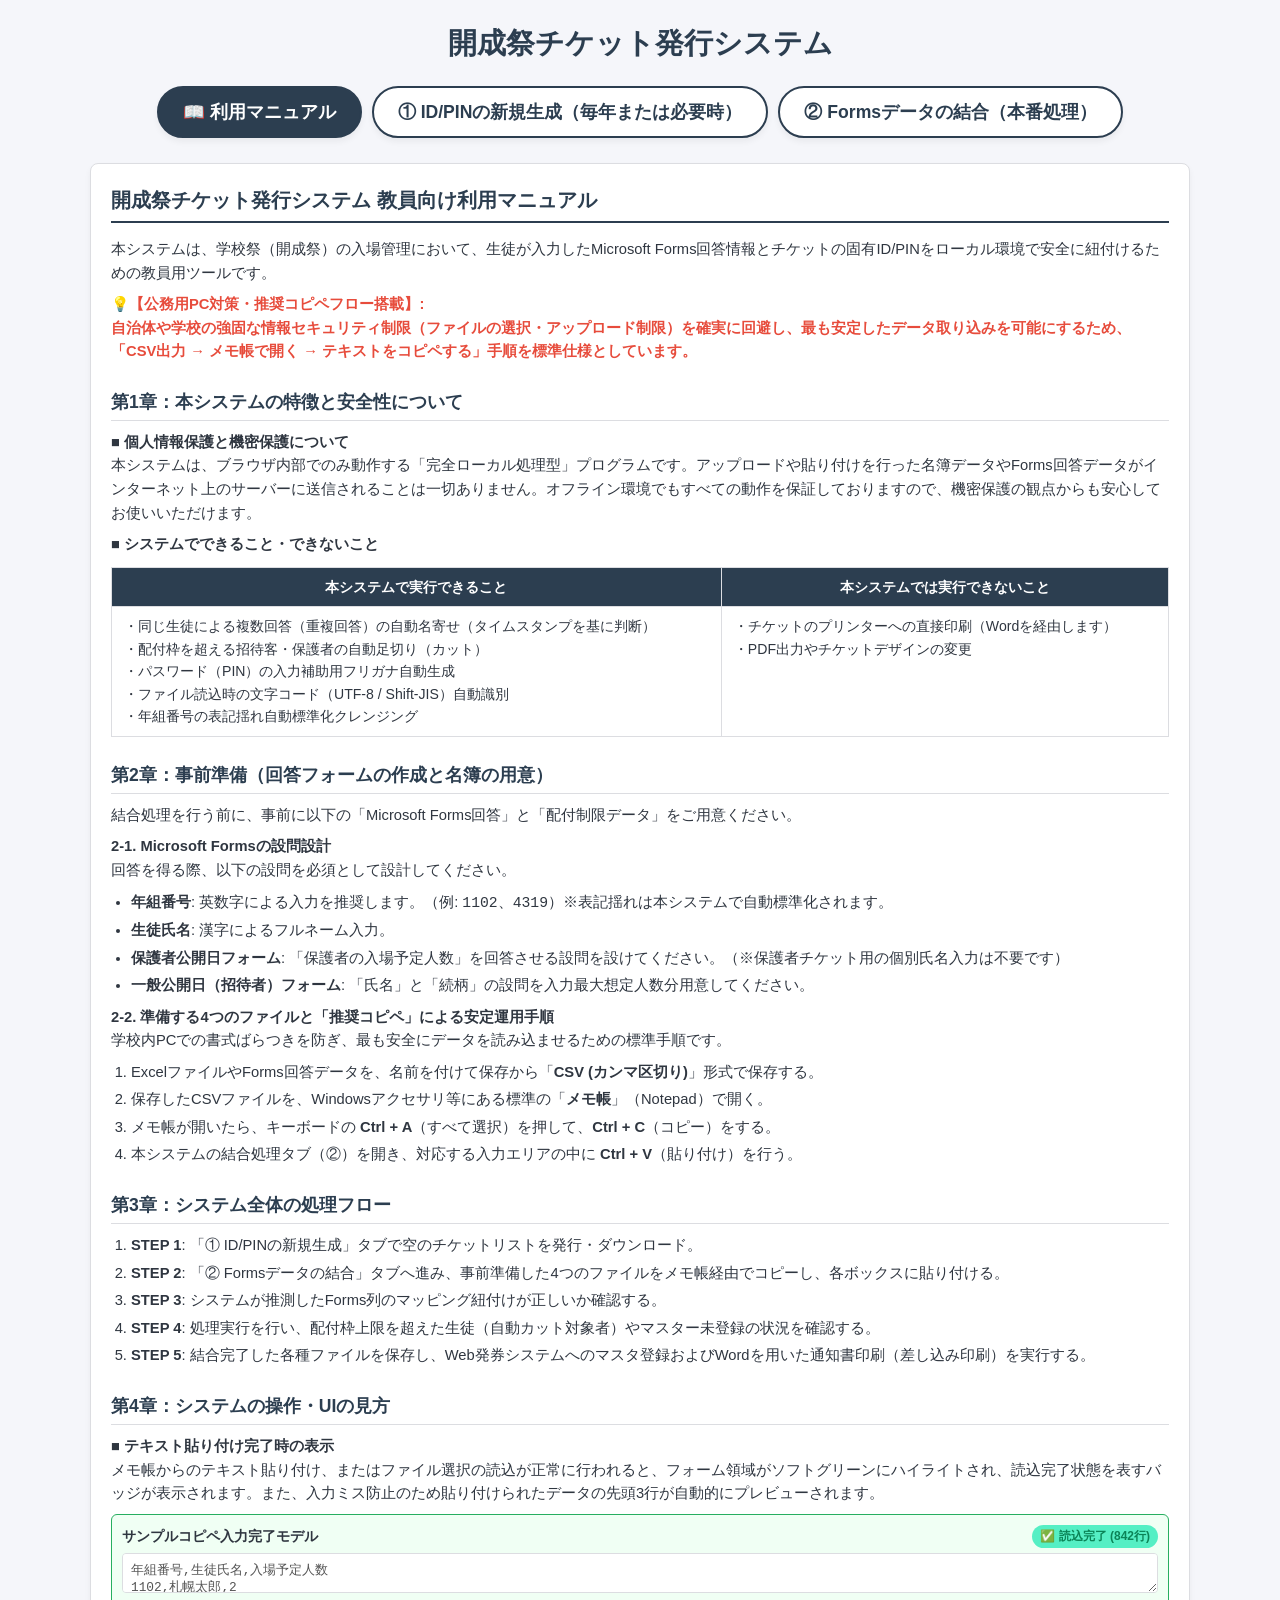
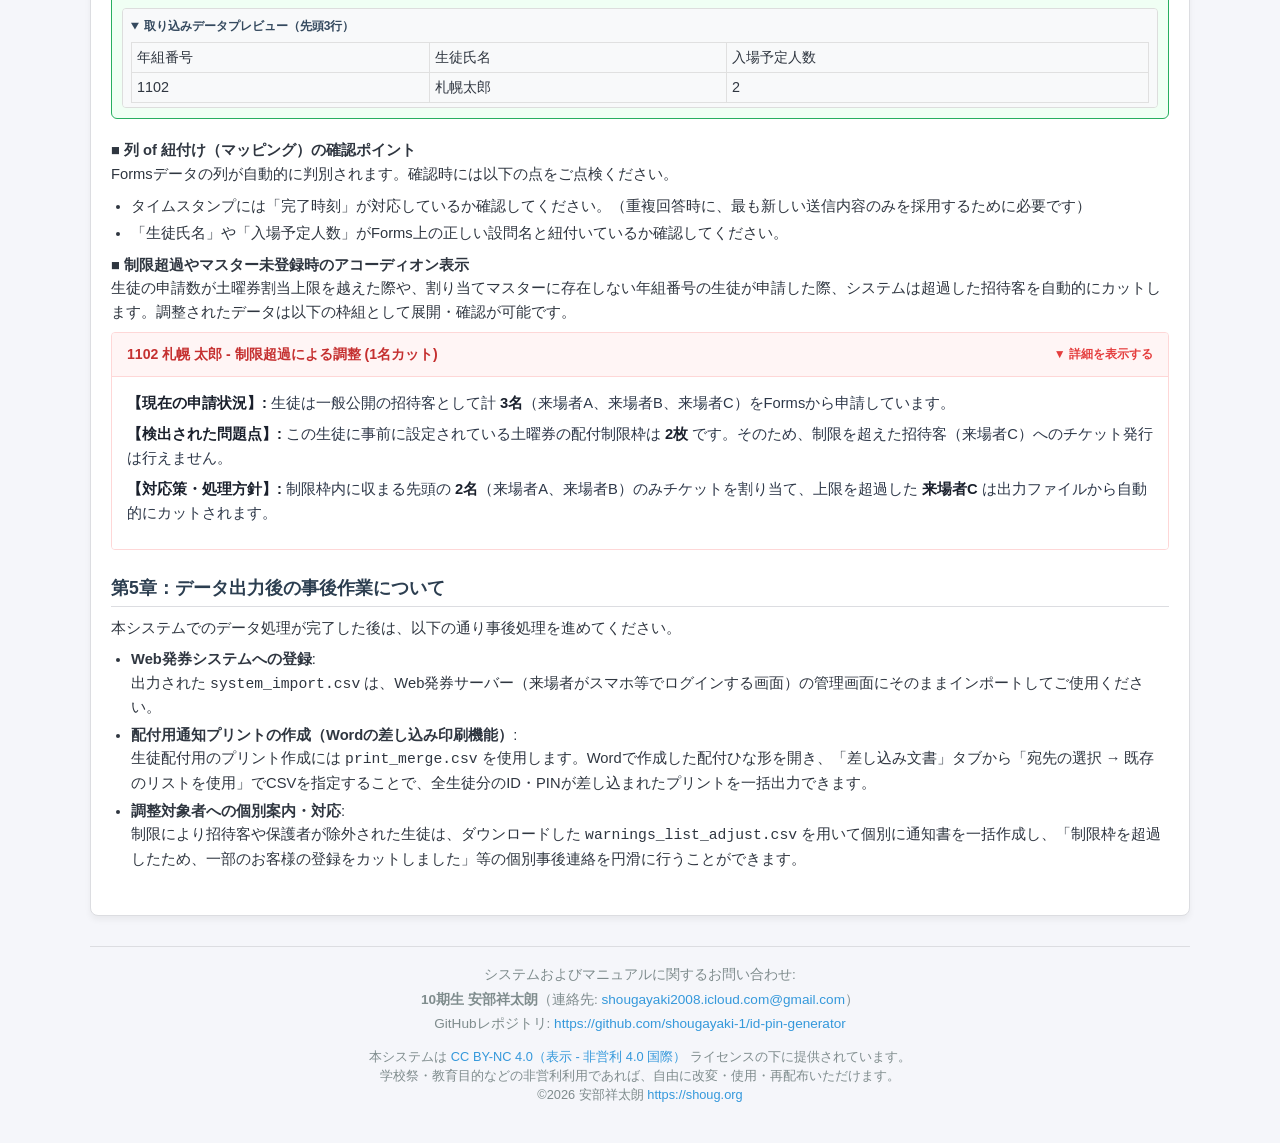
==== app.html @ 00f2ce84 "update" ====
<!DOCTYPE html>
<html lang="ja">
<head>
    <meta charset="UTF-8">
    <meta name="viewport" content="width=device-width, initial-scale=1.0">
    <title>開成祭チケット発行システム</title>
    <style>
        :root {
            --primary-color: #2c3e50;
            --secondary-color: #34495e;
            --accent-color: #3498db;
            --danger-color: #e74c3c;
            --success-color: #27ae60;
            --warning-color: #f39c12;
            --background-color: #f5f6fa;
            --card-bg: #ffffff;
            --border-color: #dcdde1;
            --text-color: #2f3640;
            --guide-bg: #e8f4f8;
            --btn-csv-bg: #8e44ad;
            --btn-csv-hover-bg: #9b59b6;
        }

        * {
            box-sizing: border-box;
            margin: 0;
            padding: 0;
        }

        body {
            font-family: 'Helvetica Neue', Arial, 'Hiragino Kaku Gothic ProN', 'Hiragino Sans', Meiryo, sans-serif;
            background-color: var(--background-color);
            color: var(--text-color);
            line-height: 1.6;
            padding: 20px;
        }

        .container {
            max-width: 1100px;
            margin: 0 auto;
        }

        h1 {
            text-align: center;
            color: var(--primary-color);
            margin-bottom: 20px;
            font-size: 1.8rem;
        }

        .tab-menu {
            display: flex;
            justify-content: center;
            gap: 10px;
            margin-bottom: 25px;
            flex-wrap: wrap;
        }

        .tab-btn {
            padding: 12px 24px;
            font-size: 1.1rem;
            font-weight: bold;
            border: 2px solid var(--primary-color);
            background-color: white;
            color: var(--primary-color);
            border-radius: 30px;
            cursor: pointer;
            transition: all 0.3s ease;
            box-shadow: 0 4px 6px rgba(0,0,0,0.05);
        }

        .tab-btn.active {
            background-color: var(--primary-color);
            color: white;
        }

        .tab-content {
            display: none;
        }

        .tab-content.active {
            display: block;
        }

        .card {
            background-color: var(--card-bg);
            border-radius: 8px;
            padding: 20px;
            margin-bottom: 20px;
            box-shadow: 0 4px 6px rgba(0,0,0,0.05);
            border: 1px solid var(--border-color);
        }

        .card h2 {
            border-bottom: 2px solid var(--primary-color);
            padding-bottom: 5px;
            margin-bottom: 15px;
            font-size: 1.25rem;
            color: var(--primary-color);
        }

        .guide-box {
            background-color: var(--guide-bg);
            border-left: 4px solid var(--accent-color);
            padding: 15px;
            margin-bottom: 20px;
            border-radius: 0 5px 5px 0;
            font-size: 0.9rem;
        }

        .guide-box h3 {
            color: #2980b9;
            margin-bottom: 8px;
            font-size: 1rem;
        }

        .guide-box ol, .guide-box ul {
            margin-left: 20px;
        }

        .grid-2col {
            display: grid;
            grid-template-columns: 1fr 1fr;
            gap: 20px;
        }

        @media (max-width: 768px) {
            .grid-2col {
                grid-template-columns: 1fr;
            }
        }

        .form-group {
            margin-bottom: 15px;
            transition: all 0.3s ease;
        }

        .form-group label {
            display: flex;
            justify-content: space-between;
            align-items: center;
            font-weight: bold;
            margin-bottom: 5px;
            font-size: 0.9rem;
        }

        .form-group input[type="number"],
        .form-group input[type="text"],
        .form-group textarea,
        .form-group select {
            width: 100%;
            padding: 8px;
            border: 1px solid var(--border-color);
            border-radius: 4px;
            font-size: 1rem;
            background-color: white;
        }

        .form-group textarea {
            font-family: monospace;
            font-size: 0.8rem;
            resize: vertical;
        }

        .file-status {
            display: inline-block;
            padding: 2px 8px;
            border-radius: 12px;
            font-size: 0.75rem;
            font-weight: bold;
            background-color: #ffeaa7;
            color: #d63031;
        }
        .file-status.loaded {
            background-color: #55efc4;
            color: #0b8457;
        }

        .checkbox-group {
            display: flex;
            flex-wrap: wrap;
            gap: 10px;
        }

        .checkbox-label {
            display: flex;
            align-items: center;
            font-weight: normal;
            font-size: 0.9rem;
            cursor: pointer;
        }

        .checkbox-label input {
            margin-right: 5px;
        }

        .btn {
            padding: 10px 20px;
            border: none;
            border-radius: 4px;
            font-size: 1rem;
            cursor: pointer;
            transition: opacity 0.2s;
            color: white;
            font-weight: bold;
        }

        .btn:hover {
            opacity: 0.9;
        }

        .btn-sm {
            padding: 5px 10px;
            font-size: 0.85rem;
        }

        .btn-primary { background-color: var(--accent-color); }
        .btn-secondary { background-color: var(--secondary-color); }
        .btn-danger { background-color: var(--danger-color); }
        .btn-success { background-color: var(--success-color); }
        .btn-csv { background-color: var(--btn-csv-bg); }

        .btn-block {
            display: block;
            width: 100%;
            font-size: 1.1rem;
            padding: 12px;
        }

        .controls-row {
            display: flex;
            gap: 10px;
            align-items: flex-end;
            margin-bottom: 15px;
            flex-wrap: wrap;
        }

        table {
            width: 100%;
            border-collapse: collapse;
            margin-top: 10px;
            font-size: 0.9rem;
        }

        th, td {
            border: 1px solid var(--border-color);
            padding: 8px;
            text-align: left;
        }

        th {
            background-color: #f1f2f6;
        }

        .help-text {
            font-size: 0.8rem;
            color: #7f8c8d;
            margin-top: 2px;
        }

        #logArea {
            background-color: #2c3e50;
            color: #ecf0f1;
            padding: 15px;
            border-radius: 5px;
            height: 150px;
            overflow-y: auto;
            font-family: monospace;
            font-size: 0.85rem;
            white-space: pre-wrap;
            margin-top: 10px;
        }

        .accordion-container {
            margin-bottom: 8px;
            border: 1px solid #fed7d7;
            border-radius: 4px;
            overflow: hidden;
        }

        .accordion-header {
            background-color: #fff5f5;
            color: #c53030;
            padding: 10px 15px;
            font-weight: bold;
            font-size: 0.88rem;
            cursor: pointer;
            user-select: none;
            display: flex;
            justify-content: space-between;
            align-items: center;
        }

        .accordion-header::after {
            content: '▼ 詳細を表示する';
            font-size: 0.75rem;
            color: #e53e3e;
        }

        .accordion-header.active::after {
            content: '▲ 詳細を閉じる';
        }

        .accordion-body {
            display: none;
            background-color: #ffffff;
            padding: 15px;
            border-top: 1px solid #fed7d7;
            font-size: 0.85rem;
            color: #2d3748;
        }

        .accordion-body p {
            margin-bottom: 8px;
        }

        .accordion-body p strong {
            color: #1a202c;
        }

        .trouble-card {
            border: 1px solid #f5c6cb;
            background-color: #f8d7da;
            color: #721c24;
            padding: 15px;
            border-radius: 6px;
            margin-top: 15px;
            display: none;
        }

        .trouble-card h3 {
            font-size: 1rem;
            margin-bottom: 8px;
            font-weight: bold;
        }

        .trouble-card ul {
            margin-left: 20px;
            font-size: 0.85rem;
        }

        .trouble-card li {
            margin-bottom: 5px;
        }

        .mapping-container {
            display: flex;
            gap: 20px;
            flex-wrap: wrap;
        }

        .mapping-box {
            flex: 1;
            min-width: 320px;
            background: #f8f9fa;
            padding: 15px;
            border-radius: 5px;
            border: 1px solid #eee;
        }

        .mapping-box h3 {
            font-size: 0.95rem;
            margin-bottom: 10px;
            color: #d35400;
            border-bottom: 1px solid #ccc;
            padding-bottom: 5px;
        }

        .mapping-item {
            border-bottom: 1px dashed #ddd;
            padding-bottom: 8px;
            margin-bottom: 8px;
            display: flex;
            flex-direction: column;
            gap: 4px;
        }

        .mapping-item-row {
            display: flex;
            justify-content: space-between;
            align-items: center;
        }

        .mapping-item label {
            font-size: 0.8rem;
            width: 45%;
            font-weight: bold;
            color: #555;
        }

        .mapping-item select {
            width: 50%;
            font-size: 0.8rem;
            padding: 3px;
        }

        .status-bar {
            background-color: var(--secondary-color);
            color: white;
            padding: 10px 20px;
            border-radius: 5px;
            margin-bottom: 20px;
            display: flex;
            justify-content: space-between;
            flex-wrap: wrap;
            font-size: 0.9rem;
        }

        .alert {
            padding: 15px;
            margin-bottom: 20px;
            border-radius: 4px;
            color: white;
            font-weight: bold;
        }
        .alert-warning { background-color: var(--warning-color); }
        .alert-danger { background-color: var(--danger-color); }
        
        .paste-textarea-container {
            display: block;
            margin-top: 8px;
        }

        .file-input-container {
            display: none;
            margin-top: 8px;
        }

        .form-group.loaded-input-wrapper {
            background-color: #f0fff4;
            border-color: var(--success-color) !important;
        }

        .manual-section {
            margin-bottom: 24px;
        }

        .manual-section h3 {
            font-size: 1.1rem;
            color: var(--primary-color);
            margin-bottom: 10px;
            padding-bottom: 4px;
            border-bottom: 1px solid var(--border-color);
        }

        .manual-section p {
            margin-bottom: 8px;
            font-size: 0.92rem;
        }

        .manual-section ul,
        .manual-section ol {
            margin-left: 20px;
            margin-bottom: 8px;
            font-size: 0.92rem;
        }

        .manual-section li {
            margin-bottom: 4px;
        }

        .manual-table {
            width: 100%;
            border-collapse: collapse;
            margin: 10px 0 16px;
            font-size: 0.88rem;
        }

        .manual-table th,
        .manual-table td {
            border: 1px solid var(--border-color);
            padding: 8px 12px;
            vertical-align: top;
        }

        .manual-table th {
            background-color: var(--primary-color);
            color: white;
            text-align: center;
        }

        .preview-box {
            font-size: 0.75rem;
            background: #f8f9fa;
            border: 1px solid #ddd;
            padding: 8px;
            margin-top: 8px;
            border-radius: 4px;
            max-height: 100px;
            overflow-y: auto;
        }

        .preview-box summary {
            font-weight: bold;
            cursor: pointer;
            color: var(--secondary-color);
            outline: none;
            user-select: none;
        }

        .preview-box table {
            margin-top: 5px;
            width: 100%;
            border-collapse: collapse;
        }

        .preview-box th, .preview-box td {
            padding: 3px 5px;
            border: 1px solid #e0e0e0;
        }

        .next-step-box {
            background-color: #fff9db;
            border: 2px dashed #f59f00;
            padding: 15px;
            margin-top: 15px;
            border-radius: 6px;
            display: none;
        }

        .next-step-box h3 {
            color: #f08c00;
            margin-bottom: 5px;
            font-size: 1rem;
            display: flex;
            align-items: center;
            gap: 5px;
        }

        .download-box {
            background-color: #f4fce3;
            border: 2px solid #74b816;
            border-radius: 8px;
            padding: 20px;
            margin-top: 15px;
            width: 100%;
        }

        .download-box h3 {
            color: #5c940f;
            margin-bottom: 10px;
            font-size: 1.1rem;
        }

        .footer-credits {
            text-align: center;
            margin-top: 30px;
            padding: 16px;
            font-size: 0.85rem;
            color: #7f8c8d;
            border-top: 1px solid var(--border-color);
            line-height: 1.8;
        }

        .footer-credits a {
            color: var(--accent-color);
            text-decoration: none;
        }

        .footer-credits a:hover {
            text-decoration: underline;
        }
    </style>
</head>
<body>

<div class="container">
    <h1>開成祭チケット発行システム</h1>

    <!-- タブメニュー -->
    <div class="tab-menu">
        <button id="defaultTabBtn" class="tab-btn active" onclick="switchTab('manualTab', this)">📖 利用マニュアル</button>
        <button id="genTabBtn" class="tab-btn" onclick="switchTab('generatorTab', this)">① ID/PINの新規生成（毎年または必要時）</button>
        <button id="procTabBtn" class="tab-btn" onclick="switchTab('processorTab', this)">② Formsデータの結合（本番処理）</button>
    </div>

    <!-- =================== タブ0: マニュアル =================== -->
    <div id="manualTab" class="tab-content active">
        <div class="card">
            <h2>開成祭チケット発行システム 教員向け利用マニュアル</h2>
            
            <div class="manual-section">
                <p>本システムは、学校祭（開成祭）の入場管理において、生徒が入力したMicrosoft Forms回答情報とチケットの固有ID/PINをローカル環境で安全に紐付けるための教員用ツールです。</p>
                <p style="color: var(--danger-color); font-weight: bold;">💡【公務用PC対策・推奨コピペフロー搭載】: <br>
                自治体や学校の強固な情報セキュリティ制限（ファイルの選択・アップロード制限）を確実に回避し、最も安定したデータ取り込みを可能にするため、<strong>「CSV出力 → メモ帳で開く → テキストをコピペする」</strong>手順を標準仕様としています。</p>
            </div>

            <div class="manual-section">
                <h3>第1章：本システムの特徴と安全性について</h3>
                <p><strong>■ 個人情報保護と機密保護について</strong><br>
                本システムは、ブラウザ内部でのみ動作する「完全ローカル処理型」プログラムです。アップロードや貼り付けを行った名簿データやForms回答データがインターネット上のサーバーに送信されることは一切ありません。オフライン環境でもすべての動作を保証しておりますので、機密保護の観点からも安心してお使いいただけます。</p>
                <p><strong>■ システムでできること・できないこと</strong></p>
                <table class="manual-table">
                    <thead>
                        <tr>
                            <th>本システムで実行できること</th>
                            <th>本システムでは実行できないこと</th>
                        </tr>
                    </thead>
                    <tbody>
                        <tr>
                            <td>
                                ・同じ生徒による複数回答（重複回答）の自動名寄せ（タイムスタンプを基に判断）<br>
                                ・配付枠を超える招待客・保護者の自動足切り（カット）<br>
                                ・パスワード（PIN）の入力補助用フリガナ自動生成<br>
                                ・ファイル読込時の文字コード（UTF-8 / Shift-JIS）自動識別<br>
                                ・年組番号の表記揺れ自動標準化クレンジング
                            </td>
                            <td>
                                ・チケットのプリンターへの直接印刷（Wordを経由します）<br>
                                ・PDF出力やチケットデザインの変更
                            </td>
                        </tr>
                    </tbody>
                </table>
            </div>

            <div class="manual-section">
                <h3>第2章：事前準備（回答フォームの作成と名簿の用意）</h3>
                <p>結合処理を行う前に、事前に以下の「Microsoft Forms回答」と「配付制限データ」をご用意ください。</p>
                
                <p><strong>2-1. Microsoft Formsの設問設計</strong><br>
                回答を得る際、以下の設問を必須として設計してください。</p>
                <ul>
                    <li><strong>年組番号</strong>: 英数字による入力を推奨します。（例: <code>1102</code>、<code>4319</code>）※表記揺れは本システムで自動標準化されます。</li>
                    <li><strong>生徒氏名</strong>: 漢字によるフルネーム入力。</li>
                    <li><strong>保護者公開日フォーム</strong>: 「保護者の入場予定人数」を回答させる設問を設けてください。（※保護者チケット用の個別氏名入力は不要です）</li>
                    <li><strong>一般公開日（招待者）フォーム</strong>: 「氏名」と「続柄」の設問を入力最大想定人数分用意してください。</li>
                </ul>

                <p><strong>2-2. 準備する4つのファイルと「推奨コピペ」による安定運用手順</strong><br>
                学校内PCでの書式ばらつきを防ぎ、最も安全にデータを読み込ませるための標準手順です。</p>
                <ol>
                    <li>ExcelファイルやForms回答データを、名前を付けて保存から「<strong>CSV (カンマ区切り)</strong>」形式で保存する。</li>
                    <li>保存したCSVファイルを、Windowsアクセサリ等にある標準の「<strong>メモ帳</strong>」（Notepad）で開く。</li>
                    <li>メモ帳が開いたら、キーボードの <strong>Ctrl + A</strong>（すべて選択）を押して、<strong>Ctrl + C</strong>（コピー）をする。</li>
                    <li>本システムの結合処理タブ（②）を開き、対応する入力エリアの中に <strong>Ctrl + V</strong>（貼り付け）を行う。</li>
                </ol>
            </div>

            <div class="manual-section">
                <h3>第3章：システム全体の処理フロー</h3>
                <ol>
                    <li><strong>STEP 1</strong>: 「① ID/PINの新規生成」タブで空のチケットリストを発行・ダウンロード。</li>
                    <li><strong>STEP 2</strong>: 「② Formsデータの結合」タブへ進み、事前準備した4つのファイルをメモ帳経由でコピーし、各ボックスに貼り付ける。</li>
                    <li><strong>STEP 3</strong>: システムが推測したForms列のマッピング紐付けが正しいか確認する。</li>
                    <li><strong>STEP 4</strong>: 処理実行を行い、配付枠上限を超えた生徒（自動カット対象者）やマスター未登録の状況を確認する。</li>
                    <li><strong>STEP 5</strong>: 結合完了した各種ファイルを保存し、Web発券システムへのマスタ登録およびWordを用いた通知書印刷（差し込み印刷）を実行する。</li>
                </ol>
            </div>

            <div class="manual-section">
                <h3>第4章：システムの操作・UIの見方</h3>
                
                <p><strong>■ テキスト貼り付け完了時の表示</strong><br>
                メモ帳からのテキスト貼り付け、またはファイル選択の読込が正常に行われると、フォーム領域がソフトグリーンにハイライトされ、読込完了状態を表すバッジが表示されます。また、入力ミス防止のため貼り付けられたデータの先頭3行が自動的にプレビューされます。</p>
                <div class="form-group loaded-input-wrapper" style="margin-bottom: 20px; border:1px solid var(--success-color); padding:10px; border-radius:6px;">
                    <label>
                        サンプルコピペ入力完了モデル
                        <span class="file-status loaded">✅ 読込完了 (842行)</span>
                    </label>
                    <textarea disabled style="height:40px;">年組番号,生徒氏名,入場予定人数&#10;1102,札幌太郎,2</textarea>
                    <div class="preview-box">
                        <details open>
                            <summary>取り込みデータプレビュー（先頭3行）</summary>
                            <table>
                                <tr><td>年組番号</td><td>生徒氏名</td><td>入場予定人数</td></tr>
                                <tr><td>1102</td><td>札幌太郎</td><td>2</td></tr>
                            </table>
                        </details>
                    </div>
                </div>

                <p><strong>■ 列 of 紐付け（マッピング）の確認ポイント</strong><br>
                Formsデータの列が自動的に判別されます。確認時には以下の点をご点検ください。</p>
                <ul>
                    <li>タイムスタンプには「完了時刻」が対応しているか確認してください。（重複回答時に、最も新しい送信内容のみを採用するために必要です）</li>
                    <li>「生徒氏名」や「入場予定人数」がForms上の正しい設問名と紐付いているか確認してください。</li>
                </ul>

                <p><strong>■ 制限超過やマスター未登録時のアコーディオン表示</strong><br>
                生徒の申請数が土曜券割当上限を越えた際や、割り当てマスターに存在しない年組番号の生徒が申請した際、システムは超過した招待客を自動的にカットします。調整されたデータは以下の枠組として展開・確認が可能です。</p>
                <div class="accordion-container">
                    <div class="accordion-header">1102 札幌 太郎 - 制限超過による調整 (1名カット)</div>
                    <div class="accordion-body" style="display: block;">
                        <p><strong>【現在の申請状況】:</strong> 生徒は一般公開の招待客として計 <strong>3名</strong>（来場者A、来場者B、来場者C）をFormsから申請しています。</p>
                        <p><strong>【検出された問題点】:</strong> この生徒に事前に設定されている土曜券の配付制限枠は <strong>2枚</strong> です。そのため、制限を超えた招待客（来場者C）へのチケット発行は行えません。</p>
                        <p><strong>【対応策・処理方針】:</strong> 制限枠内に収まる先頭の <strong>2名</strong>（来場者A、来場者B）のみチケットを割り当て、上限を超過した <strong>来場者C</strong> は出力ファイルから自動的にカットされます。</p>
                    </div>
                </div>
            </div>

            <div class="manual-section">
                <h3>第5章：データ出力後の事後作業について</h3>
                <p>本システムでのデータ処理が完了した後は、以下の通り事後処理を進めてください。</p>
                <ul>
                    <li><strong>Web発券システムへの登録</strong>: <br>
                    出力された <code>system_import.csv</code> は、Web発券サーバー（来場者がスマホ等でログインする画面）の管理画面にそのままインポートしてご使用ください。</li>
                    <li><strong>配付用通知プリントの作成（Wordの差し込み印刷機能）</strong>: <br>
                    生徒配付用のプリント作成には <code>print_merge.csv</code> を使用します。Wordで作成した配付ひな形を開き、「差し込み文書」タブから「宛先の選択 → 既存のリストを使用」でCSVを指定することで、全生徒分のID・PINが差し込まれたプリントを一括出力できます。</li>
                    <li><strong>調整対象者への個別案内・対応</strong>: <br>
                    制限により招待客や保護者が除外された生徒は、ダウンロードした <code>warnings_list_adjust.csv</code> を用いて個別に通知書を一括作成し、「制限枠を超過したため、一部のお客様の登録をカットしました」等の個別事後連絡を円滑に行うことができます。</li>
                </ul>
            </div>
        </div>
    </div>

    <!-- =================== タブ1: ID/PIN 生成 =================== -->
    <div id="generatorTab" class="tab-content">
        <div class="guide-box">
            <h3>🔰 ① ID/PIN 新規生成の使い方</h3>
            <p>生徒や招待客に割り当てる前の、空の「ID」と「パスワード（PIN）」をランダムに事前作成する画面です。</p>
            <ul>
                <li>ルール（桁数や除外文字）を設定して、必要な件数を入力して生成します。</li>
                <li>生成した空のリストはCSVとして保存し、「② Formsデータの結合」画面で読み込ませます。</li>
            </ul>
        </div>

        <div class="status-bar">
            <span id="statusTotalCreated">総生成履歴: 0件</span>
            <span id="statusUsedIds">登録済ID数: 0 / 登録済PIN数: 0</span>
        </div>

        <div class="grid-2col">
            <!-- ID設定 -->
            <div class="card">
                <h2>ID 生成ルール</h2>
                <div class="form-group">
                    <label>桁数</label>
                    <input type="number" id="idLength" value="4" min="4" max="32" onchange="checkTheoreticalLimits()">
                </div>
                <div class="form-group">
                    <label>使用する文字種</label>
                    <div class="checkbox-group">
                        <label class="checkbox-label"><input type="checkbox" id="idUseNum" checked onchange="checkTheoreticalLimits()">数字 (0-9)</label>
                        <label class="checkbox-label"><input type="checkbox" id="idUseUpper" onchange="checkTheoreticalLimits()">英大文字 (A-Z)</label>
                        <label class="checkbox-label"><input type="checkbox" id="idUseLower" onchange="checkTheoreticalLimits()">英小文字 (a-z)</label>
                        <label class="checkbox-label"><input type="checkbox" id="idUseSym" onchange="checkTheoreticalLimits()">記号</label>
                    </div>
                </div>
                <div class="form-group">
                    <label>全体から除外する文字</label>
                    <input type="text" id="idExclude" value="eE" placeholder="例: 0Oo1Il" oninput="checkTheoreticalLimits()">
                    <div class="help-text">※Excelの指数表記バグ防止のためデフォルトで eE が除外されます</div>
                </div>
                <div class="form-group">
                    <label>1文字目に使用しない文字</label>
                    <input type="text" id="idExcludeFirst" value="0" oninput="checkTheoreticalLimits()">
                </div>
            </div>

            <!-- PIN設定 -->
            <div class="card">
                <h2>PIN 生成ルール</h2>
                <div class="form-group">
                    <label>桁数</label>
                    <input type="number" id="pinLength" value="4" min="4" max="32" onchange="checkTheoreticalLimits()">
                </div>
                <div class="form-group">
                    <label>使用する文字種</label>
                    <div class="checkbox-group">
                        <label class="checkbox-label"><input type="checkbox" id="pinUseNum" checked onchange="checkTheoreticalLimits()">数字 (0-9)</label>
                        <label class="checkbox-label"><input type="checkbox" id="pinUseUpper" checked onchange="checkTheoreticalLimits()">英大文字 (A-Z)</label>
                        <label class="checkbox-label"><input type="checkbox" id="pinUseLower" onchange="checkTheoreticalLimits()">英小文字 (a-z)</label>
                        <label class="checkbox-label"><input type="checkbox" id="pinUseSym" onchange="checkTheoreticalLimits()">記号</label>
                    </div>
                </div>
                <div class="form-group">
                    <label>全体から除外する文字</label>
                    <input type="text" id="pinExclude" value="eE" placeholder="例: 0Oo1Il" oninput="checkTheoreticalLimits()">
                </div>
                <div class="form-group">
                    <label>1文字目に使用しない文字</label>
                    <input type="text" id="pinExcludeFirst" value="0" oninput="checkTheoreticalLimits()">
                </div>
            </div>
        </div>

        <div class="card">
            <h2>生成実行</h2>
            <div class="controls-row">
                <div class="form-group" style="margin-bottom: 0; flex-grow: 1;">
                    <label>生成件数</label>
                    <input type="number" id="generateCount" value="100" min="1" max="10000" oninput="checkTheoreticalLimits()">
                </div>
                <button class="btn btn-primary btn-block" style="width: auto;" onclick="generateData()">データを生成する</button>
            </div>
            <div id="theoreticalLimitAlert" class="alert" style="display: none; margin-top: 15px;"></div>
        </div>

        <div class="card" id="resultArea" style="display: none;">
            <h2>直近の生成結果 <span id="currentCount"></span></h2>
            <div class="controls-row">
                <button class="btn btn-csv" onclick="downloadCSV()">チケット用CSVダウンロード</button>
            </div>
            <p class="help-text">※プレビューは先頭10件のみ表示しています</p>
            <table>
                <thead>
                    <tr><th>No.</th><th>ID</th><th>PIN</th></tr>
                </thead>
                <tbody id="previewTable"></tbody>
            </table>

            <!-- 次のステップへのナビゲーション誘導 -->
            <div class="next-step-box" id="nextStepNav" style="display: block;">
                <h3>👉 次のステップ</h3>
                <p>空のチケットリストのダウンロードが完了しました。次に<strong>「② Formsデータの結合（本番処理）」</strong>タブをクリックし、ここでダウンロードしたCSVファイルを <strong>「④ ID/PINリスト」</strong> 欄に読み込ませて処理を開始してください。</p>
            </div>
        </div>

        <div class="card">
            <h2>履歴・バックアップ管理</h2>
            <div class="controls-row">
                <button class="btn btn-secondary" onclick="exportBackupJSON()">履歴バックアップ保存 (JSON)</button>
                <button class="btn btn-secondary" onclick="document.getElementById('fileInput').click()">履歴の復元 (JSON)</button>
                <input type="file" id="fileInput" accept=".json" style="display: none;" onchange="importBackupJSON(event)">
                <button class="btn btn-danger" style="margin-left: auto;" onclick="clearHistory()">全履歴リセット</button>
            </div>
            <h3 style="margin-top: 15px; font-size: 1rem;">生成履歴ログ</h3>
            <table>
                <thead>
                    <tr><th>生成日時</th><th>件数</th><th>IDルール</th><th>PINルール</th><th>再出力</th></tr>
                </thead>
                <tbody id="historyTable"></tbody>
            </table>
        </div>
    </div>


    <!-- =================== タブ2: 結合処理 =================== -->
    <div id="processorTab" class="tab-content">
        <div class="guide-box">
            <h3>🔰 ② Formsデータの結合（本番処理）の使い方</h3>
            <p>Forms回答データと、事前作成した空のID/PINリストを紐付け、「システム登録用」「印刷用」のデータを作ります。</p>
            <ol>
                <li><strong>STEP 1: 各データ入力</strong>を行います。最初からコピペ入力用のボックスが表示されています。</li>
                <li><strong>STEP 2: 列の紐付け（マッピング）</strong>が自動推測されます。ズレがある場合は正しい項目を選択し直してください。</li>
                <li><strong>STEP 3: 処理実行ボタン</strong>を押し、完了後に生成される2つのファイルを保存します。</li>
            </ol>
        </div>

        <!-- Dynamic Limit Configuration -->
        <div class="card">
            <h2>1. 公開日ごとの割当・制限設定</h2>
            <div class="grid-2col">
                <div class="form-group" id="parentLimitGroup">
                    <label>保護者公開日の1家庭あたりの最大制限人数</label>
                    <div style="display: flex; align-items: center; gap: 15px; margin-bottom: 5px;">
                        <input type="number" id="maxParents" value="5" min="1" max="20" style="width: 100px; background-color: #f1f2f6;" disabled>
                        <label class="checkbox-label" style="font-weight: bold; color: var(--success-color);">
                            <input type="checkbox" id="parentUnlimited" checked onchange="toggleParentUnlimited()"> 制限なし（無制限）
                        </label>
                    </div>
                    <p class="help-text">※「制限なし」にチェックを入れると、Formsで回答された人数分をそのまま発券します。チェックを外すと、設定された上限を超える人数は自動的にカットされます。</p>
                </div>
                <div class="form-group" id="inviteeGroup">
                    <label>一般公開日の1生徒あたりの最大招待可能数</label>
                    <input type="number" id="maxInvitees" value="3" min="1" max="20" onchange="onLimitConfigChange()">
                    <p class="help-text">※一般公開日の招待客回答データ(③)を入力すると、自動調整されます。</p>
                </div>
            </div>
        </div>

        <!-- File Uploads & Copy-Paste Fallback (コピペ入力をデフォルトに設定) -->
        <div class="card">
            <h2>2. データの読み込み（メモ帳テキストのコピペ、またはファイル選択）</h2>
            <p class="help-text" style="margin-bottom:15px; color:#e67e22;">※Excel等から書き出したCSVを「メモ帳」で開き、全選択（Ctrl+A）してコピーし、下記の各テキストエリアへ貼り付け（Ctrl+V）てください。ファイル選択による直接読込も可能です（文字コードは自動で判定されます）。</p>
            
            <!-- ① 割り当てマスター -->
            <div class="form-group" id="fg_quota" style="border: 1px solid var(--border-color); padding: 12px; border-radius: 6px; margin-bottom:15px;">
                <label>
                    ① 年組番号と許可した土曜券(旧招待券)の枚数
                    <span id="badge_quota" class="file-status">未読込</span>
                </label>
                
                <!-- 初期状態で表示されるコピペエリア -->
                <div id="paste_area_quota" class="paste-textarea-container">
                    <p class="help-text" style="color:var(--accent-color);">メモ帳等でファイルを開いて全コピーし、以下に貼り付けてください。</p>
                    <textarea id="paste_quota" rows="4" placeholder="メモ帳で開いたデータをここにペーストしてください" oninput="handlePastedInput('quota')"></textarea>
                </div>
                
                <!-- ファイル選択エリア（デフォルトでは非表示） -->
                <div id="file_area_quota" class="file-input-container">
                    <input type="file" id="quotaFile" style="width:100%;">
                </div>

                <div id="preview_quota" class="preview-box" style="display:none;"></div>

                <div style="text-align: right; margin-top:5px;">
                    <button id="btn_toggle_quota" class="btn btn-secondary btn-sm" onclick="toggleInputMethod('quota')">ファイル選択に切り替える</button>
                </div>
                <p class="help-text">A列に「年組番号」、B列に「許可した土曜券の枚数」が入ったリスト（割り当てマスター）</p>
            </div>

            <!-- ② 保護者Forms -->
            <div class="form-group" id="fg_formsPar" style="border: 1px solid var(--border-color); padding: 12px; border-radius: 6px; margin-bottom:15px;">
                <label>
                    ② 【保護者公開】入場者フォーム回答
                    <span id="badge_formsPar" class="file-status">未読込</span>
                </label>
                
                <div id="paste_area_formsPar" class="paste-textarea-container">
                    <p class="help-text" style="color:var(--accent-color);">メモ帳等でファイルを開いて全コピーし、以下に貼り付けてください。</p>
                    <textarea id="paste_formsPar" rows="4" placeholder="メモ帳で開いたデータをここにペーストしてください" oninput="handlePastedInput('formsPar')"></textarea>
                </div>

                <div id="file_area_formsPar" class="file-input-container">
                    <input type="file" id="formsParFile" style="width:100%;">
                </div>

                <div id="preview_formsPar" class="preview-box" style="display:none;"></div>

                <div style="text-align: right; margin-top:5px;">
                    <button id="btn_toggle_formsPar" class="btn btn-secondary btn-sm" onclick="toggleInputMethod('formsPar')">ファイル選択に切り替える</button>
                </div>
                <div class="help-text" style="margin-top: 5px;">
                    データの列に「完了時刻 (タイムスタンプ)」「年組番号」「生徒氏名」「入場予定人数」が含まれている必要があります。
                </div>
            </div>

            <!-- ③ 一般招待者Forms -->
            <div class="form-group" id="fg_formsInv" style="border: 1px solid var(--border-color); padding: 12px; border-radius: 6px; margin-bottom:15px;">
                <label>
                    ③ 【一般公開】招待者フォーム回答
                    <span id="badge_formsInv" class="file-status">未読込</span>
                </label>
                
                <div id="paste_area_formsInv" class="paste-textarea-container">
                    <p class="help-text" style="color:var(--accent-color);">メモ帳等でファイルを開いて全コピーし、以下に貼り付けてください。</p>
                    <textarea id="paste_formsInv" rows="4" placeholder="メモ帳で開いたデータをここにペーストしてください" oninput="handlePastedInput('formsInv')"></textarea>
                </div>

                <div id="file_area_formsInv" class="file-input-container">
                    <input type="file" id="formsInvFile" style="width:100%;">
                </div>

                <div id="preview_formsInv" class="preview-box" style="display:none;"></div>

                <div style="text-align: right; margin-top:5px;">
                    <button id="btn_toggle_formsInv" class="btn btn-secondary btn-sm" onclick="toggleInputMethod('formsInv')">ファイル選択に切り替える</button>
                </div>
                <div class="help-text" style="margin-top: 5px;">
                    データの列に「完了時刻 (タイムスタンプ)」「年組番号」「生徒氏名」、および「招待者ごとの氏名・続柄」が含まれている必要があります。
                </div>
            </div>

            <!-- ④ ID/PIN リスト -->
            <div class="form-group" id="fg_idpin" style="border: 1px solid var(--border-color); padding: 12px; border-radius: 6px;">
                <label>
                    ④ ID/PIN リスト
                    <span id="badge_idpin" class="file-status">未読込</span>
                </label>
                
                <div id="paste_area_idpin" class="paste-textarea-container">
                    <p class="help-text" style="color:var(--accent-color);">生成した空チケットデータをExcel等からCSVにしてメモ帳で開き、全コピーして以下に貼り付けてください。</p>
                    <textarea id="paste_idpin" rows="4" placeholder="メモ帳で開いたデータをここにペーストしてください" oninput="handlePastedInput('idpin')"></textarea>
                </div>

                <div id="file_area_idpin" class="file-input-container">
                    <input type="file" id="idpinFile" style="width:100%;">
                </div>

                <div id="preview_idpin" class="preview-box" style="display:none;"></div>

                <div style="text-align: right; margin-top:5px;">
                    <button id="btn_toggle_idpin" class="btn btn-secondary btn-sm" onclick="toggleInputMethod('idpin')">ファイル選択に切り替える</button>
                </div>
                <p class="help-text">「① ID/PINの新規生成」でダウンロードした空チケットリストを指定します</p>
            </div>
        </div>

        <!-- Dynamic Column Mapping -->
        <div class="card" id="mappingCard" style="display: none;">
            <h2>3. Forms列の紐付け（マッピング）確認</h2>
            <div style="background-color: #fff9db; border-left: 4px solid #f59f00; padding: 10px; margin-bottom: 15px; font-size: 0.85rem; font-weight: bold; color: #d9480f;">
                ⚠️ 処理実行前の重要なお願い：<br>
                システムの自動解析によって最適と推測された列が選択されていますが、実際のデータ配置と異なる場合があります。必ず各項目が正しいデータ列を選択しているか、目視でご確認ください。
            </div>
            <div class="mapping-container">
                <div class="mapping-box">
                    <h3>【保護者公開】フォームの列設定</h3>
                    <div id="mappingControlsPar"></div>
                </div>
                <div class="mapping-box">
                    <h3>【一般公開】フォームの列設定</h3>
                    <div id="mappingControlsInv"></div>
                </div>
            </div>
            <button class="btn btn-primary btn-block" style="margin-top:20px;" onclick="processData()">データ処理を実行する</button>
        </div>

        <!-- Processing Log & Structured Alerts & Downloads -->
        <div class="card" id="executeCard" style="display: none;">
            <h2>4. 処理結果と確認事項</h2>
            
            <!-- 構造化された警告確認エリア（折りたたみアコーディオン） -->
            <div id="structuredWarningsArea" style="display: none; margin-bottom: 20px;">
                <div style="display: flex; justify-content: space-between; align-items: center; margin-bottom: 12px; border-bottom: 1px solid #fed7d7; padding-bottom: 5px; flex-wrap: wrap; gap: 10px;">
                    <h3 style="font-size: 1.1rem; color: var(--danger-color); margin: 0;">⚠️ 処理中に検出された調整事項</h3>
                    <button class="btn btn-secondary btn-sm" onclick="downloadWarningsCSV()">調整対象者一覧をCSVダウンロード</button>
                </div>
                <p class="help-text" style="margin-bottom: 12px; color: #555;">
                    制限枠の超過、または「割り当てマスター未登録」などの原因により一部調整（自動足切り）されたデータです。項目をクリックすると、詳細情報を確認できます。<br>
                    <strong>※この警告が出た生徒向けの個別連絡用プリントは、右上のボタンから「調整対象者一覧CSV」をダウンロードし、Word差し込み印刷を活用して一括作成できます。</strong>
                </p>
                <div id="warningsList"></div>
            </div>

            <div id="logArea">待機中...</div>

            <!-- エラー時のヘルプトラブルシューターエリア -->
            <div id="troubleshooterArea" class="trouble-card">
                <h3>❌ 処理実行時にエラーが発生しました</h3>
                <p style="margin-bottom: 8px;">原因として、以下のような可能性が考えられます。以下の内容を確認・是正してください。</p>
                <ul id="troubleshooterSolutions"></ul>
                <p style="margin-top: 8px; font-size: 0.8rem; color: #5c0d12;">※システムエラー詳細: <span id="troubleshooterMsg"></span></p>
            </div>

            <div id="downloadArea" class="controls-row" style="display: none; padding-top: 15px; border-top: 1px solid #eee; margin-top: 20px;">
                <div class="download-box">
                    <h3>🎉 処理が正常に完了しました！</h3>
                    <p style="font-size: 0.9rem; color: #37b24d; font-weight: bold; margin-bottom: 15px;">
                        ⚠️ 注意：後工程を進めるために、以下の【①・②のCSVファイルは両方とも必須】です。必ず両方を保存してください。
                    </p>
                    <div style="display: flex; gap: 15px; flex-wrap: wrap;">
                        <div style="flex: 1; min-width: 280px; background: white; padding: 15px; border-radius: 6px; border: 1px solid #c0eb75;">
                            <strong style="color: var(--primary-color); font-size: 0.95rem;">① システムインポート用 CSV</strong>
                            <p class="help-text" style="margin-bottom: 12px; height: 35px;">Web発券サーバー（来場者がログインする予約サイト等）の管理画面に登録・取り込むための、縦持ち構成のデータです。</p>
                            <button class="btn btn-success btn-block" onclick="downloadSystemCSV()">① system_import.csv 保存</button>
                        </div>
                        <div style="flex: 1; min-width: 280px; background: white; padding: 15px; border-radius: 6px; border: 1px solid #c0eb75;">
                            <strong style="color: var(--primary-color); font-size: 0.95rem;">② Word差し込み印刷用 CSV</strong>
                            <p class="help-text" style="margin-bottom: 12px; height: 35px;">生徒全員に配布する「ID・パスワード通知書」のプリントを、Microsoft Wordの差し込み印刷で一括生成するためのデータです。</p>
                            <button class="btn btn-success btn-block" onclick="downloadPrintCSV()">② print_merge.csv 保存</button>
                        </div>
                    </div>
                </div>
            </div>
        </div>
    </div>

    <!-- コピーライト・連絡先フッター（CCライセンス表記を追加） -->
    <div class="footer-credits">
        システムおよびマニュアルに関するお問い合わせ:<br>
        <strong>10期生 安部祥太朗</strong>（連絡先: <a href="mailto:shougayaki2008.icloud.com@gmail.com">shougayaki2008.icloud.com@gmail.com</a>）<br>
        GitHubレポジトリ: <a href="https://github.com/shougayaki-1/id-pin-generator" target="_blank">https://github.com/shougayaki-1/id-pin-generator</a><br>
        <span style="display: inline-block; margin-top: 10px; font-size: 0.8rem; line-height: 1.5;">
            本システムは <a href="https://creativecommons.org/licenses/by-nc/4.0/deed.ja" target="_blank" rel="noopener">CC BY-NC 4.0（表示 - 非営利 4.0 国際）</a> ライセンスの下に提供されています。<br>
            学校祭・教育目的などの非営利利用であれば、自由に改変・使用・再配布いただけます。<br>
            ©2026 安部祥太朗 <a href="https://shoug.org" target="_blank">https://shoug.org</a>
        </span>
    </div>
</div>

<script>
    // ==================== 共通処理 ====================
    function switchTab(tabId, btn) {
        document.querySelectorAll('.tab-content').forEach(el => el.classList.remove('active'));
        document.querySelectorAll('.tab-btn').forEach(el => el.classList.remove('active'));
        document.getElementById(tabId).classList.add('active');
        btn.classList.add('active');
    }

    const CHAR_SETS = {
        num: '0123456789',
        upper: 'ABCDEFGHIJKLMNOPQRSTUVWXYZ',
        lower: 'abcdefghijklmnopqrstuvwxyz',
        sym: '!@#$%^&*()_+-=[]{}|;:,.<>?'
    };
    const STORAGE_KEY = 'unified_ticket_generator_data';

    // ==================== ID/PIN 生成ロジック ====================
    let appData = {
        settings: {
            id: { length: 4, useNum: true, useUpper: false, useLower: false, useSym: false, exclude: 'eE', excludeFirst: '0' },
            pin: { length: 4, useNum: true, useUpper: true, useLower: false, useSym: false, exclude: 'eE', excludeFirst: '0' },
            generateCount: 100
        },
        history: [],
        usedIds: [],
        usedPins: []
    };
    let currentGeneratedBatch = [];

    window.onload = function() {
        loadData();
        applySettingsToUI();
        updateUI();
        checkHistoryExpiry();
        checkTheoreticalLimits();

        // ファイル入力のイベントリスナーを登録（文字コード自動判別ローダーを接続）
        document.getElementById('quotaFile').addEventListener('change', e => loadProcessorFile(e, 'quota'));
        document.getElementById('formsParFile').addEventListener('change', e => loadProcessorFile(e, 'formsPar'));
        document.getElementById('formsInvFile').addEventListener('change', e => loadProcessorFile(e, 'formsInv'));
        document.getElementById('idpinFile').addEventListener('change', e => loadProcessorFile(e, 'idpin'));
    };

    function loadData() {
        try {
            const saved = localStorage.getItem(STORAGE_KEY);
            if (saved) {
                const parsed = JSON.parse(saved);
                appData.settings = { ...getDefaultSettings(), ...parsed.settings };
                appData.history = parsed.history || [];
                appData.usedIds = parsed.usedIds || [];
                appData.usedPins = parsed.usedPins || [];
            } else {
                appData.settings = getDefaultSettings();
            }
        } catch (e) {
            console.error(e);
            appData.settings = getDefaultSettings();
        }
    }

    function checkHistoryExpiry() {
        if (appData.history && appData.history.length > 0) {
            const latest = appData.history[0];
            if (latest.batchId) {
                const timestamp = parseInt(latest.batchId.replace('BATCH_', ''));
                if (!isNaN(timestamp)) {
                    const sixMonthsMs = 6 * 30 * 24 * 60 * 60 * 1000;
                    if (Date.now() - timestamp > sixMonthsMs) {
                        setTimeout(() => {
                            if (confirm(`【お知らせ】\n前回のID/PIN生成（${latest.date}）から6ヶ月以上経過しています。\n\n今年度用の処理を行う場合は、前年度データとの重複（二重発行）を避けるために古い履歴データをリセットすることをおすすめします。\n\n今すぐすべての履歴データをリセットしますか？\n（リセットする前に自動的にバックアップ(JSONファイル)がダウンロードされます）`)) {
                                clearHistory();
                            }
                        }, 600);
                    }
                }
            }
        }
    }

    function saveData() {
        try {
            localStorage.setItem(STORAGE_KEY, JSON.stringify(appData));
        } catch (e) {
            alert("【ブラウザの保存領域エラー】\n履歴データ保存用の容量上限に達しました。履歴情報を安全に維持するため、この画面下部にある『履歴バックアップ保存 (JSON)』を実行して保存した後に、『全履歴リセット』を実行して容量を開放してください。");
        }
    }

    function getDefaultSettings() {
        return {
            id: { length: 4, useNum: true, useUpper: false, useLower: false, useSym: false, exclude: 'eE', excludeFirst: '0' },
            pin: { length: 4, useNum: true, useUpper: true, useLower: false, useSym: false, exclude: 'eE', excludeFirst: '0' },
            generateCount: 100
        };
    }

    function applySettingsToUI() {
        document.getElementById('idLength').value = appData.settings.id.length;
        document.getElementById('idUseNum').checked = appData.settings.id.useNum;
        document.getElementById('idUseUpper').checked = appData.settings.id.useUpper;
        document.getElementById('idUseLower').checked = appData.settings.id.useLower;
        document.getElementById('idUseSym').checked = appData.settings.id.useSym;
        document.getElementById('idExclude').value = appData.settings.id.exclude;
        document.getElementById('idExcludeFirst').value = appData.settings.id.excludeFirst;

        document.getElementById('pinLength').value = appData.settings.pin.length;
        document.getElementById('pinUseNum').checked = appData.settings.pin.useNum;
        document.getElementById('pinUseUpper').checked = appData.settings.pin.useUpper;
        document.getElementById('pinUseLower').checked = appData.settings.pin.useLower;
        document.getElementById('pinUseSym').checked = appData.settings.pin.useSym;
        document.getElementById('pinExclude').value = appData.settings.pin.exclude;
        document.getElementById('pinExcludeFirst').value = appData.settings.pin.excludeFirst;

        document.getElementById('generateCount').value = appData.settings.generateCount;
    }

    function saveSettingsFromUI() {
        appData.settings.id.length = parseInt(document.getElementById('idLength').value) || 4;
        appData.settings.id.useNum = document.getElementById('idUseNum').checked;
        appData.settings.id.useUpper = document.getElementById('idUseUpper').checked;
        appData.settings.id.useLower = document.getElementById('idUseLower').checked;
        appData.settings.id.useSym = document.getElementById('idUseSym').checked;
        appData.settings.id.exclude = document.getElementById('idExclude').value;
        appData.settings.id.excludeFirst = document.getElementById('idExcludeFirst').value;

        appData.settings.pin.length = parseInt(document.getElementById('pinLength').value) || 4;
        appData.settings.pin.useNum = document.getElementById('pinUseNum').checked;
        appData.settings.pin.useUpper = document.getElementById('pinUseUpper').checked;
        appData.settings.pin.useLower = document.getElementById('pinUseLower').checked;
        appData.settings.pin.useSym = document.getElementById('pinUseSym').checked;
        appData.settings.pin.exclude = document.getElementById('pinExclude').value;
        appData.settings.pin.excludeFirst = document.getElementById('pinExcludeFirst').value;

        appData.settings.generateCount = parseInt(document.getElementById('generateCount').value) || 100;
        saveData();
    }

    // 警告メッセージ用の非保存設定同期
    function saveSettingsFromUIWithoutAlert() {
        appData.settings.id.length = parseInt(document.getElementById('idLength').value) || 4;
        appData.settings.id.useNum = document.getElementById('idUseNum').checked;
        appData.settings.id.useUpper = document.getElementById('idUseUpper').checked;
        appData.settings.id.useLower = document.getElementById('idUseLower').checked;
        appData.settings.id.useSym = document.getElementById('idUseSym').checked;
        appData.settings.id.exclude = document.getElementById('idExclude').value;
        appData.settings.id.excludeFirst = document.getElementById('idExcludeFirst').value;

        appData.settings.pin.length = parseInt(document.getElementById('pinLength').value) || 4;
        appData.settings.pin.useNum = document.getElementById('pinUseNum').checked;
        appData.settings.pin.useUpper = document.getElementById('pinUseUpper').checked;
        appData.settings.pin.useLower = document.getElementById('pinUseLower').checked;
        appData.settings.pin.useSym = document.getElementById('pinUseSym').checked;
        appData.settings.pin.exclude = document.getElementById('pinExclude').value;
        appData.settings.pin.excludeFirst = document.getElementById('pinExcludeFirst').value;

        appData.settings.generateCount = parseInt(document.getElementById('generateCount').value) || 100;
    }

    // 理論限界の上限チェック
    function checkTheoreticalLimits() {
        saveSettingsFromUIWithoutAlert();
        const settings = appData.settings;
        const idPool = buildCharPool(settings.id);
        const pinPool = buildCharPool(settings.pin);
        const count = settings.generateCount;

        const calcMax = (pool, len, excludeFirst) => {
            if (!pool) return 0;
            const usableFirst = pool.split('').filter(c => !excludeFirst.includes(c)).length;
            if (usableFirst <= 0 || len <= 0) return 0;
            return usableFirst * Math.pow(pool.length, len - 1);
        };

        const maxIds = calcMax(idPool, settings.id.length, settings.id.excludeFirst);
        const maxPins = calcMax(pinPool, settings.pin.length, settings.pin.excludeFirst);

        const alertEl = document.getElementById('theoreticalLimitAlert');
        if (maxIds === 0 || maxPins === 0) {
            alertEl.style.display = 'block';
            alertEl.className = 'alert alert-danger';
            alertEl.innerHTML = '⚠️ 警告: 設定された条件では、使用可能な文字プールが空になっているか、生成不可能な組み合わせ設定です。設定文字種または桁数を見直してください。';
            return;
        }

        const limit = Math.min(maxIds, maxPins);

        if (count > limit * 0.5) {
            alertEl.style.display = 'block';
            alertEl.className = 'alert alert-danger';
            alertEl.innerHTML = `⚠️ 警告: 設定された条件での最大可能パターン数は <strong>${limit.toLocaleString()}</strong> 通りです。要求された生成件数 <strong>${count.toLocaleString()}</strong> 件はこの限界の50%を超えており、重複回避時のループが原因で生成中にエラーやフリーズが発生する可能性が極めて高いです。桁数を増やすか、使用する文字種を増やしてください。`;
        } else if (count > limit * 0.1) {
            alertEl.style.display = 'block';
            alertEl.className = 'alert alert-warning';
            alertEl.innerHTML = `⚠️ 注意: 設定された条件での最大可能パターン数は <strong>${limit.toLocaleString()}</strong> 通りです。生成件数 ${count.toLocaleString()} 件に対して、組み合わせがやや枯渇ぎみです。一意に重複なく生成可能ですが、余裕を持たせるために桁数を追加することをお勧めします。`;
        } else {
            alertEl.style.display = 'none';
        }
    }

    function buildCharPool(typeSettings) {
        let pool = '';
        if (typeSettings.useNum) pool += CHAR_SETS.num;
        if (typeSettings.useUpper) pool += CHAR_SETS.upper;
        if (typeSettings.useLower) pool += CHAR_SETS.lower;
        if (typeSettings.useSym) pool += CHAR_SETS.sym;

        if (typeSettings.exclude) {
            const excludeRegex = new RegExp(`[${escapeRegex(typeSettings.exclude)}]`, 'g');
            pool = pool.replace(excludeRegex, '');
        }
        return pool;
    }

    function escapeRegex(string) {
        return string.replace(/[.*+?^${}()|[\]\\]/g, '\\$&');
    }

    function generateRandomString(length, pool, excludeFirstChars) {
        let result = '';
        const poolLength = pool.length;
        let firstChar = '';
        let attempts = 0;
        do {
            firstChar = pool.charAt(Math.floor(Math.random() * poolLength));
            attempts++;
            if (attempts > 2000) throw new Error("1文字目の生成ルールが厳しすぎます。");
        } while (excludeFirstChars.includes(firstChar));
        result += firstChar;

        for (let i = 1; i < length; i++) {
            result += pool.charAt(Math.floor(Math.random() * poolLength));
        }
        return result;
    }

    function generateData() {
        saveSettingsFromUI();
        const settings = appData.settings;
        const count = settings.generateCount;

        const idPool = buildCharPool(settings.id);
        const pinPool = buildCharPool(settings.pin);

        if (idPool.length === 0) return alert("IDに使用できる文字がありません。");
        if (pinPool.length === 0) return alert("PINに使用できる文字がありません。");

        const usedIdsSet = new Set(appData.usedIds);
        const usedPinsSet = new Set(appData.usedPins);

        let newBatch = [];
        let newIds = [];
        let newPins = [];

        try {
            const maxAttempts = 2000;
            for (let i = 0; i < count; i++) {
                let newId, newPin;
                let idAttempts = 0;
                let pinAttempts = 0;

                do {
                    newId = generateRandomString(settings.id.length, idPool, settings.id.excludeFirst);
                    idAttempts++;
                    if (idAttempts > maxAttempts) throw new Error("IDの重複回避限界に達しました。文字プールを増やすか、桁数を大きくしてください。");
                } while (usedIdsSet.has(newId));
                usedIdsSet.add(newId);

                do {
                    newPin = generateRandomString(settings.pin.length, pinPool, settings.pin.excludeFirst);
                    pinAttempts++;
                    if (pinAttempts > maxAttempts) throw new Error("PINの重複回避限界に達しました。文字プールを増やすか、桁数を大きくしてください。");
                } while (usedPinsSet.has(newPin));
                usedPinsSet.add(newPin);

                newBatch.push({ id: newId, pin: newPin });
                newIds.push(newId);
                newPins.push(newPin);
            }
        } catch (e) {
            alert("生成エラー: " + e.message);
            return;
        }

        const now = new Date();
        const batchInfo = {
            batchId: 'BATCH_' + now.getTime(),
            date: now.toLocaleString('ja-JP'),
            count: count,
            idRules: { ...settings.id },
            pinRules: { ...settings.pin },
            data: newBatch
        };

        appData.history.unshift(batchInfo);
        appData.usedIds.push(...newIds);
        appData.usedPins.push(...newPins);
        
        saveData();
        currentGeneratedBatch = newBatch;
        
        updateUI();
        renderPreview();
        document.getElementById('resultArea').style.display = 'block';
        document.getElementById('nextStepNav').style.display = 'block';
        alert(`${count}件の空ID/PINを新規生成しました！「チケット用CSVダウンロード」から保存してください。`);
    }

    function updateUI() {
        let totalCount = appData.history.reduce((sum, r) => sum + r.count, 0);
        document.getElementById('statusTotalCreated').innerText = `総生成履歴: ${totalCount.toLocaleString()}件`;
        document.getElementById('statusUsedIds').innerText = `登録済ID数: ${appData.usedIds.length.toLocaleString()} / 登録済PIN数: ${appData.usedPins.length.toLocaleString()}`;

        const tbody = document.getElementById('historyTable');
        tbody.innerHTML = '';
        if (appData.history.length === 0) {
            tbody.innerHTML = '<tr><td colspan="5" style="text-align:center;">履歴はありません</td></tr>';
        } else {
            appData.history.forEach(record => {
                const tr = document.createElement('tr');
                const formatRules = (rules) => `${rules.length}桁, ${rules.useNum ? '数':''}${rules.useUpper?'大':''}${rules.useLower?'小':''}${rules.useSym?'記':''}`;
                const hasData = record.data && record.data.length > 0;
                const downloadBtn = hasData 
                    ? `<button class="btn btn-secondary btn-sm" onclick="downloadHistoricalData('${record.batchId}')">再出力</button>`
                    : `<span>なし</span>`;

                tr.innerHTML = `
                    <td>${record.date}</td>
                    <td>${record.count.toLocaleString()} 件</td>
                    <td>${formatRules(record.idRules)}</td>
                    <td>${formatRules(record.pinRules)}</td>
                    <td style="text-align:center;">${downloadBtn}</td>
                `;
                tbody.appendChild(tr);
            });
        }
    }

    function renderPreview() {
        document.getElementById('currentCount').innerText = `(${currentGeneratedBatch.length}件)`;
        const tbody = document.getElementById('previewTable');
        tbody.innerHTML = '';
        const limit = Math.min(currentGeneratedBatch.length, 10);
        for (let i = 0; i < limit; i++) {
            const item = currentGeneratedBatch[i];
            const tr = document.createElement('tr');
            tr.innerHTML = `<td>${i + 1}</td><td>${item.id}</td><td>${item.pin}</td>`;
            tbody.appendChild(tr);
        }
    }


    // ==================== タブ2: 自動結合・標準化・処理ロジック ====================
    let quotaMap = new Map();
    let formsParData = [];
    let formsInvData = [];
    let idpinRawData = [];
    let generatedSystemData = [];
    let generatedPrintData = [];
    let flaggedIssues = []; 
    let cutCount = 0;

    // 年組番号の全角半角、記号表記揺れ標準化クレンジング関数
    function standardizeClassNum(str) {
        if (!str) return '';
        // 全角英数字を半角英数字に変換
        let res = str.replace(/[Ａ-Ｚａ-ｚ０-９]/g, function(s) {
            return String.fromCharCode(s.charCodeAt(0) - 0xFEE0);
        });
        // 漢数字を半角算用数字に変換（一二三四...）
        const kanjiNums = {'一':'1','二':'2','三':'3','四':'4','五':'5','六':'6','七':'7','八':'8','九':'9','〇':'0','十':'10'};
        res = res.split('').map(c => kanjiNums[c] || c).join('');
        
        // 全角半角の代表的な記号や全角スペース・「年」「組」「番」文字などを削除・置換
        res = res.replace(/[－ー—‐\-\s]/g, '');
        res = res.replace(/[^0-9a-zA-Z]/g, '');
        return res.toUpperCase();
    }

    // プレビュー用に文字列全体を簡易サニタイズ（クレンジング）する関数
    function sanitizePreviewText(str) {
        if (str === null || str === undefined) return '';
        let res = str.toString();
        // 全角英数字を半角に変換
        res = res.replace(/[Ａ-Ｚａ-ｚ０-９]/g, function(s) {
            return String.fromCharCode(s.charCodeAt(0) - 0xFEE0);
        });
        // 全角スペースを半角スペースに統一
        res = res.replace(/　/g, ' ');
        // 全角ハイフン・ダッシュ類を半角に統一
        res = res.replace(/[－ー—‐]/g, '-');
        return res.trim();
    }

    // 文字コード (UTF-8, Shift-JIS) 自動検出＆ロード用の関数
    function detectAndReadText(file, callback) {
        const reader = new FileReader();
        reader.onload = function(e) {
            const buffer = e.target.result;
            const view = new Uint8Array(buffer);
            
            // UTF-8としての文字バイトパターン適合性判定
            let isUTF8 = true;
            let i = 0;
            while (i < view.length) {
                if (view[i] < 0x80) {
                    i++;
                } else if ((view[i] & 0xE0) === 0xC0) {
                    if (i + 1 >= view.length || (view[i+1] & 0xC0) !== 0x80) { isUTF8 = false; break; }
                    i += 2;
                } else if ((view[i] & 0xF0) === 0xE0) {
                    if (i + 2 >= view.length || (view[i+1] & 0xC0) !== 0x80 || (view[i+2] & 0xC0) !== 0x80) { isUTF8 = false; break; }
                    i += 3;
                } else if ((view[i] & 0xF8) === 0xF0) {
                    if (i + 3 >= view.length || (view[i+1] & 0xC0) !== 0x80 || (view[i+2] & 0xC0) !== 0x80 || (view[i+3] & 0xC0) !== 0x80) { isUTF8 = false; break; }
                    i += 4;
                } else {
                    isUTF8 = false;
                    break;
                }
            }
            
            const decoder = new TextDecoder(isUTF8 ? 'utf-8' : 'shift-jis');
            const text = decoder.decode(view);
            callback(text);
        };
        reader.readAsArrayBuffer(file);
    }

    // 動的マッピング生成（※保護者側は人数だけを扱い、氏名・続柄をカットしてマッピングを大幅簡略化）
    function buildDynamicMapDefinitions(prefix, labelText, count) {
        let def = [
            { id: prefix + '_Time', label: 'タイムスタンプ(必須)', keys: ['完了時刻', 'Timestamp', 'タイムスタンプ'] },
            { id: prefix + '_Class', label: '年組番号(必須)', keys: ['年組番号', 'クラス', '学級', '組番号'] },
            { id: prefix + '_Student', label: '生徒氏名(必須)', keys: ['生徒氏名', '氏名', '生徒の名前'] }
        ];
        if (prefix === 'p') {
            def.push({ id: 'p_Num', label: '保護者の入場予定人数(必須)', keys: ['入場予定人数', '人数', '来場者数', '保護者数'] });
        } else if (prefix === 'i') {
            for (let i = 1; i <= count; i++) {
                def.push({ id: `${prefix}_N${i}`, label: `${labelText}${i} 氏名`, keys: [`${labelText}${i}`, '氏名'] });
                def.push({ id: `${prefix}_R${i}`, label: `${labelText}${i} 続柄`, keys: [`${labelText}${i}`, '続柄'] });
            }
        }
        return def;
    }

    function toggleInputMethod(type) {
        const pasteArea = document.getElementById(`paste_area_${type}`);
        const fileArea = document.getElementById(`file_area_${type}`);
        const btn = document.getElementById(`btn_toggle_${type}`);
        
        if (pasteArea.style.display === "none") {
            pasteArea.style.display = "block";
            fileArea.style.display = "none";
            btn.innerText = "ファイル選択に切り替える";
        } else {
            pasteArea.style.display = "none";
            fileArea.style.display = "block";
            btn.innerText = "コピペ入力に切り替える";
        }
    }

    function toggleParentUnlimited() {
        const isUnlimited = document.getElementById('parentUnlimited').checked;
        const input = document.getElementById('maxParents');
        if (isUnlimited) {
            input.disabled = true;
            input.style.backgroundColor = '#f1f2f6';
        } else {
            input.disabled = false;
            input.style.backgroundColor = 'white';
        }
    }

    // パースされたデータ配列に対する共通登録処理
    function processParsedData(parsed, type) {
        if (type === 'quota') {
            quotaMap.clear();
            for (let i = 1; i < parsed.length; i++) {
                if (parsed[i][0]) {
                    const cleanKey = standardizeClassNum(parsed[i][0]);
                    quotaMap.set(cleanKey, parseInt(parsed[i][1]) || 0);
                }
            }
            setElementLoaded('fg_quota', 'badge_quota', parsed.length);
            updatePreviewUI('quota', parsed);
        } else if (type === 'formsPar') {
            formsParData = parsed;
            buildMappingUI(formsParData[0], buildDynamicMapDefinitions('p', '入場者', 0), 'mappingControlsPar');
            setElementLoaded('fg_formsPar', 'badge_formsPar', parsed.length);
            updatePreviewUI('formsPar', parsed);
            checkProcessorReady();
        } else if (type === 'formsInv') {
            formsInvData = parsed;
            const detectedInvitees = detectMaxSlots(formsInvData[0], '招待者');
            document.getElementById('maxInvitees').value = detectedInvitees;
            buildMappingUI(formsInvData[0], buildDynamicMapDefinitions('i', '招待者', detectedInvitees), 'mappingControlsInv');
            setElementLoaded('fg_formsInv', 'badge_formsInv', parsed.length);
            updatePreviewUI('formsInv', parsed);
            checkProcessorReady();
        } else if (type === 'idpin') {
            idpinRawData = parsed;
            setElementLoaded('fg_idpin', 'badge_idpin', parsed.length);
            updatePreviewUI('idpin', parsed);
        }
    }

    // コピペ入力による登録処理
    function handlePastedInput(type) {
        const text = document.getElementById(`paste_${type}`).value.trim();
        if (!text) return;
        const parsed = parseCSV(text);
        if (parsed.length > 0) {
            processParsedData(parsed, type);
        }
    }

    // データの簡易プレビューUI表示（※クレンジング・サニタイズされた綺麗な状態で描画）
    function updatePreviewUI(type, parsed) {
        const previewEl = document.getElementById(`preview_${type}`);
        if (!previewEl) return;
        
        previewEl.style.display = 'block';
        const limit = Math.min(parsed.length, 3);
        let tableHtml = `<details open><summary>取り込みデータプレビュー（先頭${limit}行、サニタイズ済）</summary><table>`;
        for (let i = 0; i < limit; i++) {
            tableHtml += '<tr>';
            parsed[i].slice(0, 5).forEach(cell => {
                const sanitized = sanitizePreviewText(cell);
                tableHtml += `<td>${escapeHtml(sanitized)}</td>`;
            });
            if (parsed[i].length > 5) {
                tableHtml += '<td>...</td>';
            }
            tableHtml += '</tr>';
        }
        tableHtml += '</table></details>';
        previewEl.innerHTML = tableHtml;
    }

    function escapeHtml(str) {
        if (!str) return '';
        return str.toString()
            .replace(/&/g, "&amp;")
            .replace(/</g, "&lt;")
            .replace(/>/g, "&gt;")
            .replace(/"/g, "&quot;")
            .replace(/'/g, "&#039;");
    }

    function detectMaxSlots(headers, keyword) {
        let max = 1;
        if (!headers) return max;
        headers.forEach(h => {
            if (h.includes(keyword) || (keyword === '入場者' && h.includes('代表'))) {
                const match = h.match(/\d+/);
                if (match) {
                    const num = parseInt(match[0]);
                    if (num > max) max = num;
                }
            }
        });
        return max;
    }

    function onLimitConfigChange() {
        if (formsInvData.length > 0) {
            const iLimit = parseInt(document.getElementById('maxInvitees').value) || 3;
            buildMappingUI(formsInvData[0], buildDynamicMapDefinitions('i', '招待者', iLimit), 'mappingControlsInv');
        }
    }

    const phoneticMap = { 'A':'エー','B':'ビー','C':'シー','D':'ディー','E':'イー','F':'エフ','G':'ジー','H':'エイチ','I':'アイ','J':'ジェイ','K':'ケー','L':'エル','M':'エム','N':'エヌ','O':'オー','P':'ピー','Q':'キュー','R':'アール','S':'エス','T':'ティー','U':'ユー','V':'ブイ','W':'ダブリュー','X':'エックス','Y':'ワイ','Z':'ゼット' };
    function getFurigana(pin) { 
        return pin ? pin.toUpperCase().split('').map(c => phoneticMap[c] || c).join('・') : ''; 
    }

    function parseCSV(text) {
        let separator = ',';
        if (text.includes('\t')) {
            separator = '\t';
        }
        const result = []; let row = []; let inQuotes = false; let currentVal = '';
        for (let i = 0; i < text.length; i++) {
            const char = text[i];
            if (inQuotes) {
                if (char === '"' && text[i+1] === '"') { currentVal += '"'; i++; } 
                else if (char === '"') { inQuotes = false; } else { currentVal += char; }
            } else {
                if (char === '"') { inQuotes = true; } 
                else if (char === separator) { row.push(currentVal.trim()); currentVal = ''; } 
                else if (char === '\n') { row.push(currentVal.trim()); result.push(row); row = []; currentVal = ''; } 
                else if (char !== '\r') { currentVal += char; }
            }
        }
        if (currentVal || row.length > 0) { row.push(currentVal.trim()); result.push(row); }
        return result;
    }

    function setElementLoaded(wrapperId, badgeId, count) {
        const badge = document.getElementById(badgeId);
        badge.innerText = `✅ 読込完了 (${count}行)`;
        badge.className = "file-status loaded";
        
        const wrapper = document.getElementById(wrapperId);
        wrapper.className = "form-group loaded-input-wrapper";
    }

    function loadProcessorFile(e, type) {
        const file = e.target.files[0]; if (!file) return;
        detectAndReadText(file, function(text) {
            const parsed = parseCSV(text);
            if (parsed.length > 0) {
                processParsedData(parsed, type);
            }
        });
    }

    function checkProcessorReady() {
        if(formsParData.length > 0 || formsInvData.length > 0) { 
            document.getElementById('mappingCard').style.display = 'block'; 
        }
    }

    // 動的マッピングUI構築（※innerHTML結合によるセレクト選択状態リセットバグを完全解消）
    function buildMappingUI(headers, mapDef, containerId) {
        const container = document.getElementById(containerId); container.innerHTML = '';
        if(!headers) return;
        mapDef.forEach(config => {
            const select = document.createElement('select'); select.id = config.id;
            select.appendChild(new Option('-- なし --', '-1'));
            let bestMatch = -1; let maxScore = 0;
            headers.forEach((h, i) => {
                select.appendChild(new Option(`[${i+1}] ${h}`, i));
                let score = 0; config.keys.forEach(kw => { if(h.includes(kw)) score++; });
                if(score > maxScore) { maxScore = score; bestMatch = i; }
            });
            
            const itemDiv = document.createElement('div');
            itemDiv.className = 'mapping-item';
            
            const rowDiv = document.createElement('div');
            rowDiv.className = 'mapping-item-row';
            
            const label = document.createElement('label');
            label.innerText = config.label;
            rowDiv.appendChild(label);
            rowDiv.appendChild(select);
            itemDiv.appendChild(rowDiv);

            const statusDiv = document.createElement('div');
            statusDiv.style.fontSize = '0.75rem';
            statusDiv.style.textAlign = 'right';
            
            if(bestMatch !== -1) {
                select.value = bestMatch; // 選択肢を自動マッチングにバインド
                const matchedKey = config.keys.find(kw => headers[bestMatch].includes(kw)) || '';
                statusDiv.style.color = '#16a085';
                statusDiv.innerText = `🤖 自動マッチング（判定根拠: '${matchedKey}'）`;
            } else {
                select.value = "-1";
                statusDiv.style.color = '#e74c3c';
                statusDiv.innerText = `⚠️ 列が見つかりませんでした。手動選択が必要です。`;
            }
            itemDiv.appendChild(statusDiv);
            container.appendChild(itemDiv);
        });
    }

    function logProcessorMessage(msg) { 
        document.getElementById('logArea').innerHTML += `[${new Date().toLocaleTimeString()}] ${msg}\n`; 
    }

    function showTroubleshooter(errorMessage) {
        const trArea = document.getElementById('troubleshooterArea');
        trArea.style.display = 'block';
        let solutions = '';
        
        if (errorMessage.includes("ID/PINが不足") || errorMessage.includes("枯渇")) {
            solutions = `
                <li><strong>推測される原因:</strong> 割り当てる空のID/PINチケットの枚数が、Forms申請者の総数に対して不足しています。</li>
                <li><strong>解決方法:</strong> 「① ID/PINの新規生成」タブに切り替え、生成件数を増やして再度チケットリストを新規発行し、④に読み込み直してください。</li>
            `;
        } else if (errorMessage.includes("undefined") || errorMessage.includes("Cannot read properties")) {
            solutions = `
                <li><strong>推測される原因:</strong> 選択されたCSV列名が不一致を起こしている、またはマッピング構成にズレがあります。</li>
                <li><strong>解決方法:</strong> STEP 3 の「マッピング確認」箇所で、それぞれの必須項目が正しい列を選択しているか再度確認してください。また、Formsデータ側に空行や予期しない改行が含まれていないか確認してください。</li>
            `;
        } else {
            solutions = `
                <li><strong>推測される原因:</strong> CSVファイルのフォーマット（改行コード、カンマ区切りの不備）や文字エンコーディングが破損しています。</li>
                <li><strong>解決方法:</strong> Excel等のソフトウェアで問題のCSVを開き、再度「CSV UTF-8（カンマ区切り）」形式で保存し直してから読み込みをお試しください。</li>
            `;
        }
        
        document.getElementById('troubleshooterSolutions').innerHTML = solutions;
        document.getElementById('troubleshooterMsg').innerText = errorMessage;
    }

    function processData() {
        document.getElementById('executeCard').style.display = 'block';
        document.getElementById('logArea').innerHTML = '';
        document.getElementById('warningsList').innerHTML = '';
        document.getElementById('structuredWarningsArea').style.display = 'none';
        document.getElementById('troubleshooterArea').style.display = 'none';
        
        // 必須入力チェックの厳格化
        if (idpinRawData.length < 2) {
            alert("【エラー】\n④ ID/PIN リストが読み込まれていません。\n処理を実行できません。ダウンロードした空チケットリストを指定してください。");
            return;
        }
        if (quotaMap.size === 0) {
            alert("【エラー】\n① 割り当てマスターが読み込まれていません。\n処理を実行できません。年組番号と割当可能数の名簿を入力してください。");
            return;
        }
        if (formsParData.length < 2 && formsInvData.length < 2) {
            alert("【エラー】\n② 【保護者公開】または ③ 【一般公開】の回答フォームの少なくとも一方は読み込ませる必要があります。");
            return;
        }

        const iLimit = parseInt(document.getElementById('maxInvitees').value) || 3;

        const mapDefPar = buildDynamicMapDefinitions('p', '入場者', 0);
        const mapDefInv = buildDynamicMapDefinitions('i', '招待者', iLimit);

        const mPar = {}; const mInv = {};
        mapDefPar.forEach(c => mPar[c.id] = document.getElementById(c.id) ? parseInt(document.getElementById(c.id).value) : -1);
        mapDefInv.forEach(c => mInv[c.id] = document.getElementById(c.id) ? parseInt(document.getElementById(c.id).value) : -1);

        let pool = idpinRawData.slice(1).map(r => ({ id: r[0], pin: r[1] }));
        let poolIdx = 0;
        const getTicket = () => { 
            if(poolIdx >= pool.length) throw new Error("ID/PINが不足（枯渇）しています！「① ID/PIN新規生成」タブで多めの件数で事前発行してください。"); 
            return pool[poolIdx++]; 
        };

        const validPar = new Map();
        if(formsParData.length > 0) {
            for(let i=1; i<formsParData.length; i++) {
                const r = formsParData[i]; 
                const rawClass = r[mPar.p_Class]; if(!rawClass) continue;
                const cleanClass = standardizeClassNum(rawClass);
                if(!validPar.has(cleanClass) || new Date(r[mPar.p_Time]) > new Date(validPar.get(cleanClass)[mPar.p_Time])) {
                    validPar.set(cleanClass, r);
                }
            }
        }
        const validInv = new Map();
        if(formsInvData.length > 0) {
            for(let i=1; i<formsInvData.length; i++) {
                const r = formsInvData[i]; 
                const rawClass = r[mInv.i_Class]; if(!rawClass) continue;
                const cleanClass = standardizeClassNum(rawClass);
                if(!validInv.has(cleanClass) || new Date(r[mInv.i_Time]) > new Date(validInv.get(cleanClass)[mInv.i_Time])) {
                    validInv.set(cleanClass, r);
                }
            }
        }

        const allClassNums = Array.from(new Set([...validPar.keys(), ...validInv.keys()])).sort();
        generatedSystemData = []; generatedPrintData = [];
        flaggedIssues = []; 
        cutCount = 0;

        try {
            allClassNums.forEach(classNum => {
                const rPar = validPar.get(classNum);
                const rInv = validInv.get(classNum);
                
                const studentName = (rPar && mPar.p_Student !== -1) ? rPar[mPar.p_Student] : ((rInv && mInv.i_Student !== -1) ? rInv[mInv.i_Student] : '不明');
                
                // 割り当てマスターの有無判定と「0」扱い警告の収集
                let allowedQuota = 0;
                let masterRegistered = true;
                if (!quotaMap.has(classNum)) {
                    masterRegistered = false;
                    allowedQuota = 0;
                } else {
                    allowedQuota = quotaMap.get(classNum);
                }

                let printRow = { classNum, studentName, allowedQuota, parNum:'', parId:'', parPin:'', parFuri:'', invs:[] };

                // 1. 保護者チケットの割り当て（入場予定人数分を一括した1つのチケット）
                if(rPar) {
                    const rawParNum = mPar.p_Num !== -1 ? rPar[mPar.p_Num] : '0';
                    let parNumVal = parseInt(rawParNum) || 0;
                    const isParentUnlimited = document.getElementById('parentUnlimited').checked;
                    const maxParentsVal = parseInt(document.getElementById('maxParents').value) || 5;

                    let parentCutNum = 0;
                    if (!isParentUnlimited && parNumVal > maxParentsVal) {
                        parentCutNum = parNumVal - maxParentsVal;
                        parNumVal = maxParentsVal; // 上限値でカット
                    }

                    printRow.parNum = parNumVal;
                    
                    if (parNumVal > 0) {
                        const t = getTicket();
                        printRow.parId = t.id; printRow.parPin = t.pin; printRow.parFuri = getFurigana(t.pin);
                        generatedSystemData.push({ 
                            id: t.id, 
                            pin: t.pin, 
                            type: '入場券', 
                            classNum, 
                            studentName, 
                            visitorName: `${studentName}の保護者`, 
                            relation: '保護者', 
                            num: parNumVal 
                        });
                    }

                    // 保護者側の制限超過による警告カット
                    if (parentCutNum > 0) {
                        cutCount += parentCutNum;
                        flaggedIssues.push({
                            classNum: classNum,
                            studentName: studentName,
                            quota: maxParentsVal,
                            requestedCount: parseInt(rawParNum) || 0,
                            allNames: [`保護者等 ${rawParNum}名`],
                            cutNames: [`超過分 ${parentCutNum}名`],
                            acceptedNames: [`許可分 ${parNumVal}名`],
                            reasonType: 'PARENT_QUOTA_OVER'
                        });
                        logProcessorMessage(`⚠️ 保護者制限超過: ${classNum} ${studentName} の保護者入場申請人数「${rawParNum}名」は設定された上限(${maxParentsVal}名)を超えたため、超過分(${parentCutNum}名)がカットされました。`);
                    }
                }

                // 2. 招待者チケットの割り当て（足切り・警告・マスター未登録チェック）
                if(rInv) {
                    let requestedNames = [];
                    let acceptedInvs = [];
                    let cutNames = [];

                    for(let i=1; i<=iLimit; i++) {
                        let name = mInv['i_N'+i] !== -1 ? rInv[mInv['i_N'+i]] : '';
                        let rel = mInv['i_R'+i] !== -1 ? rInv[mInv['i_R'+i]] : '';
                        if(name) {
                            requestedNames.push({ name, rel });
                        }
                    }

                    requestedNames.forEach((item, index) => {
                        if (index < allowedQuota) {
                            const t = getTicket();
                            printRow.invs.push({ name: item.name, rel: item.rel, id:t.id, pin:t.pin, furi:getFurigana(t.pin) });
                            generatedSystemData.push({ id:t.id, pin:t.pin, type:'招待券', classNum, studentName, visitorName: item.name, relation: item.rel, num: 1 });
                            acceptedInvs.push(item.name);
                        } else {
                            cutCount++;
                            cutNames.push(item.name);
                        }
                    });

                    // 割り当てマスター未登録生徒が申請を行った場合の可視化・警告追加
                    if (!masterRegistered) {
                        flaggedIssues.push({
                            classNum: classNum,
                            studentName: studentName,
                            quota: 0,
                            requestedCount: requestedNames.length,
                            allNames: requestedNames.map(n => n.name),
                            cutNames: cutNames,
                            acceptedNames: [],
                            reasonType: 'NOT_IN_MASTER'
                        });
                        logProcessorMessage(`⚠️ マスター未登録エラー: ${classNum} ${studentName} は「① 割り当てマスター」に存在しません。招待券配付枠が 0 件となり、すべての招待客「${cutNames.join('、')}」がカットされました。`);
                    } else if (cutNames.length > 0) {
                        flaggedIssues.push({
                            classNum: classNum,
                            studentName: studentName,
                            quota: allowedQuota,
                            requestedCount: requestedNames.length,
                            allNames: requestedNames.map(n => n.name),
                            cutNames: cutNames,
                            acceptedNames: acceptedInvs,
                            reasonType: 'QUOTA_OVER'
                        });
                        logProcessorMessage(`⚠️ 制限超過によるカット: ${classNum} ${studentName} の招待客「${cutNames.join('、')}」は土曜券の配付制限(${allowedQuota}枚)を超えたためカットされました。`);
                    }
                }
                generatedPrintData.push(printRow);
            });

            // 警告アコーディオン表示の描画
            if (flaggedIssues.length > 0) {
                const warningsArea = document.getElementById('structuredWarningsArea');
                const warningsList = document.getElementById('warningsList');
                warningsArea.style.display = 'block';

                flaggedIssues.forEach((issue) => {
                    const accContainer = document.createElement('div');
                    accContainer.className = 'accordion-container';

                    const header = document.createElement('div');
                    header.className = 'accordion-header';
                    if (issue.reasonType === 'NOT_IN_MASTER') {
                        header.innerText = `🚨 ${issue.classNum} ${issue.studentName} - 【重要】マスター未登録による除外 (${issue.cutNames.length}名カット)`;
                        header.style.backgroundColor = '#fff5f5';
                        header.style.color = '#e53e3e';
                    } else if (issue.reasonType === 'PARENT_QUOTA_OVER') {
                        header.innerText = `⚠️ ${issue.classNum} ${issue.studentName} - 【保護者制限超過】申請人数のカット (${issue.cutNames.join('、')})`;
                    } else {
                        header.innerText = `⚠️ ${issue.classNum} ${issue.studentName} - 制限超過による調整 (${issue.cutNames.length}名カット)`;
                    }

                    header.onclick = function() {
                        this.classList.toggle('active');
                        const body = this.nextElementSibling;
                        body.style.display = body.style.display === 'block' ? 'none' : 'block';
                    };

                    const body = document.createElement('div');
                    body.className = 'accordion-body';
                    
                    if (issue.reasonType === 'NOT_IN_MASTER') {
                        body.innerHTML = `
                            <p style="color:#e53e3e; font-weight:bold;">🚨 【警告】この生徒は割り当てマスターに登録されていません</p>
                            <p><strong>【現在の申請状況】:</strong> 生徒は招待客として計 <strong>${issue.requestedCount}名</strong>（${issue.allNames.join('、')}）をFormsにて申請しています。</p>
                            <p><strong>【検出された問題点】:</strong> 「① 割り当てマスター名簿」の中に、この生徒の標準化年組番号 <strong>「${issue.classNum}」</strong> が見つかりませんでした。これにより配付枠の上限が自動的に <strong>0 枚</strong> として処理されています。</p>
                            <p><strong>【対応策・処理方針】:</strong> 割り当て枠がないため、申請された <strong>${issue.cutNames.join('、')}</strong> は自動的に配付リストからすべて除外されました。マスター名簿の記載ミスを確認するか、個別配布の対象としてください。</p>
                        `;
                    } else if (issue.reasonType === 'PARENT_QUOTA_OVER') {
                        body.innerHTML = `
                            <p style="color:var(--warning-color); font-weight:bold;">⚠️ 【保護者制限超過】申請人数が保護者上限を超えています</p>
                            <p><strong>【現在の申請状況】:</strong> 生徒は保護者用入場者として計 <strong>${issue.requestedCount}名</strong> をFormsにて申請しています。</p>
                            <p><strong>【検出された問題点】:</strong> 保護者公開日における1家庭あたりの最大入場制限は <strong>${issue.quota}名</strong> です。申請数がこれを超過しています。</p>
                            <p><strong>【対応策・処理方針】:</strong> 制限枠内に収まる <strong>${issue.quota}名</strong> 分の入場枠としてチケットを発行し、超過した <strong>${issue.cutNames.join('、')}</strong> は自動的にカットしてデータを出力します。</p>
                        `;
                    } else {
                        body.innerHTML = `
                            <p><strong>【現在の申請状況】:</strong> 生徒は招待客として計 <strong>${issue.requestedCount}名</strong>（${issue.allNames.join('、')}）をFormsにて申請しています。</p>
                            <p><strong>【検出された問題点】:</strong> この生徒に割り当てられている一般公開日の配付上限（割当枠）は <strong>${issue.quota}枚</strong> です。そのため、上限を超えた招待者（${issue.cutNames.join('、')}）へのチケット発行はできません。</p>
                            <p><strong>【対応策・処理方針】:</strong> 割当枚数内となる先頭の <strong>${issue.quota}名</strong>（${issue.acceptedNames.join('、')}）にID/PINチケットを割り振りました。不整合となった <strong>${issue.cutNames.join('、')}</strong> は自動的に配付リストから除外してデータを出力します。</p>
                        `;
                    }

                    accContainer.appendChild(header);
                    accContainer.appendChild(body);
                    warningsList.appendChild(accContainer);
                });
            }

            document.getElementById('downloadArea').style.display = 'flex';
            logProcessorMessage(`✅ 結合処理が完了しました！ (対象生徒数: ${allClassNums.length}名)`);
            logProcessorMessage(`✅ 発行チケット枚数: ${poolIdx}枚 (制限超過・未登録による除外カット数: ${cutCount}件)`);

        } catch(e) {
            logProcessorMessage(`[処理中止] ${e.message}`);
            showTroubleshooter(e.message);
        }
    }

    function escapeCSV(v) { v=String(v||''); return v.includes(',') || v.includes('"') ? `"${v.replace(/"/g,'""')}"` : v; }

    function downloadSystemCSV() {
        let csv = "ID,PIN,券種,年組番号,生徒氏名,来場者名,続柄,入場人数\n";
        generatedSystemData.forEach(d => csv += `${d.id},${d.pin},${d.type},${d.classNum},${escapeCSV(d.studentName)},${escapeCSV(d.visitorName)},${escapeCSV(d.relation)},${d.num}\n`);
        triggerDl(csv, "system_import.csv");
    }

    function downloadPrintCSV() {
        const iLimit = parseInt(document.getElementById('maxInvitees').value) || 3;
        let csv = "年組番号,生徒氏名,割当枠,保護者_人数,保護者_ID,保護者_PIN,保護者_フリガナ";
        for(let i=1; i<=iLimit; i++) {
            csv += `,招${i}_氏名,招${i}_続柄,招${i}_ID,招${i}_PIN,招${i}_フリガナ`;
        }
        csv += "\n";

        generatedPrintData.forEach(d => {
            let r = `${d.classNum},${escapeCSV(d.studentName)},${d.allowedQuota},${escapeCSV(d.parNum)},${d.parId},${d.parPin},${d.parFuri}`;
            for(let i=0; i<iLimit; i++) {
                const inv = d.invs[i] || {};
                r += `,${escapeCSV(inv.name)},${escapeCSV(inv.rel)},${inv.id||''},${inv.pin||''},${inv.furi||''}`;
            }
            csv += r + "\n";
        });
        triggerDl(csv, "print_merge.csv");
    }

    // 是正・警告対象者一覧の個別CSVダウンロード機能
    function downloadWarningsCSV() {
        if (flaggedIssues.length === 0) return alert("調整対象の生徒はいません。");
        let csv = "年組番号,生徒氏名,配付可能制限枠数,申請総数,申請来場者全員,発行された来場者,除外(カット)された来場者,除外理由\n";
        flaggedIssues.forEach(issue => {
            let reason = '';
            if (issue.reasonType === 'NOT_IN_MASTER') {
                reason = '割り当てマスターに生徒の年組番号なし';
            } else if (issue.reasonType === 'PARENT_QUOTA_OVER') {
                reason = '保護者枠制限の上限超過';
            } else {
                reason = '招待可能制限枠の上限超過';
            }
            csv += `${issue.classNum},${escapeCSV(issue.studentName)},${issue.quota},${issue.requestedCount},${escapeCSV(issue.allNames.join('、'))},${escapeCSV(issue.acceptedNames.join('、'))},${escapeCSV(issue.cutNames.join('、'))},${reason}\n`;
        });
        triggerDl(csv, "warnings_list_adjust.csv");
    }

    function triggerDl(csvText, filename) {
        const bom = new Uint8Array([0xEF, 0xBB, 0xBF]);
        const blob = new Blob([bom, csvText], { type: 'text/csv;charset=utf-8;' });
        const a = document.createElement("a"); 
        a.href = URL.createObjectURL(blob); 
        a.download = filename; 
        a.click();
    }

    // ==================== CSVダウンロード・バックアップ ====================
    function downloadCSV() {
        if (currentGeneratedBatch.length === 0) return alert("エクスポートするデータがありません。");
        exportBatchToCSV(currentGeneratedBatch, `tickets_${new Date().toISOString().replace(/[-T:]/g, '').split('.')[0]}.csv`);
    }

    function downloadHistoricalData(batchId) {
        const targetBatch = appData.history.find(b => b.batchId === batchId);
        if (!targetBatch || !targetBatch.data) {
            return alert("データ本体が見つかりません。");
        }
        const safeDateStr = targetBatch.date.replace(/[\/\s:]/g, '_').replace('__', '_');
        exportBatchToCSV(targetBatch.data, `tickets_history_${safeDateStr}.csv`);
    }

    function exportBatchToCSV(dataArray, filename) {
        let csvContent = "ID,PIN\n";
        dataArray.forEach(item => {
            csvContent += `${escapeCSV(item.id)},${escapeCSV(item.pin)}\n`;
        });
        triggerDl(csvContent, filename);
    }

    function exportBackupJSON() {
        if (appData.usedIds.length === 0 && appData.history.length === 0) return alert("バックアップする履歴がありません。");
        const dataStr = JSON.stringify(appData);
        const blob = new Blob([dataStr], { type: 'application/json' });
        const link = document.createElement("a");
        link.href = URL.createObjectURL(blob);
        link.download = `ticket_generator_backup_${new Date().toISOString().replace(/[-T:]/g, '').split('.')[0]}.json`;
        link.click();
    }

    // 強制バックアップ付きのJSONダウンロード
    function exportBackupJSONSilent() {
        if (appData.usedIds.length === 0 && appData.history.length === 0) return;
        const dataStr = JSON.stringify(appData);
        const blob = new Blob([dataStr], { type: 'application/json' });
        const link = document.createElement("a");
        link.href = URL.createObjectURL(blob);
        link.download = `ticket_generator_AUTO_BACKUP_${new Date().toISOString().replace(/[-T:]/g, '').split('.')[0]}.json`;
        link.click();
    }

    function importBackupJSON(event) {
        const file = event.target.files[0];
        if (!file) return;
        detectAndReadText(file, function(text) {
            try {
                const importedData = JSON.parse(text);
                if (importedData && importedData.settings && importedData.history) {
                    appData = {
                        settings: { ...getDefaultSettings(), ...importedData.settings },
                        history: importedData.history || [],
                        usedIds: importedData.usedIds || [],
                        usedPins: importedData.usedPins || []
                    };
                    saveData();
                    applySettingsToUI();
                    updateUI();
                    checkTheoreticalLimits();
                    alert("履歴データを復元しました。");
                } else {
                    alert("形式が無効なバックアップファイルです。");
                }
            } catch (err) {
                alert("ファイルの読み込みに失敗しました。");
            }
            document.getElementById('fileInput').value = '';
        });
    }

    // 2段階確認＋自動強制バックアップダウンロードによる安全化
    function clearHistory() {
        const confirm1 = confirm("⚠️ 警告: 全ての生成履歴、使用済みID/PIN記録、設定パラメータを完全にリセットします。\n\n本当にリセットを実行してもよろしいですか？（この操作は取り消せません）");
        if (confirm1) {
            const confirm2 = confirm("最後の確認です。\n本当にリセットしますか？\n（実行前に現在の履歴のバックアップファイルが自動的にダウンロードされます）");
            if (confirm2) {
                exportBackupJSONSilent();
                appData = {
                    settings: getDefaultSettings(),
                    history: [],
                    usedIds: [],
                    usedPins: []
                };
                saveData();
                applySettingsToUI();
                updateUI();
                checkTheoreticalLimits();
                alert("すべてのデータと履歴をリセットしました。バックアップファイル(JSON)が自動ダウンロードされましたので、必要があれば保管してください。");
            }
        }
    }
</script>

</body>
</html>
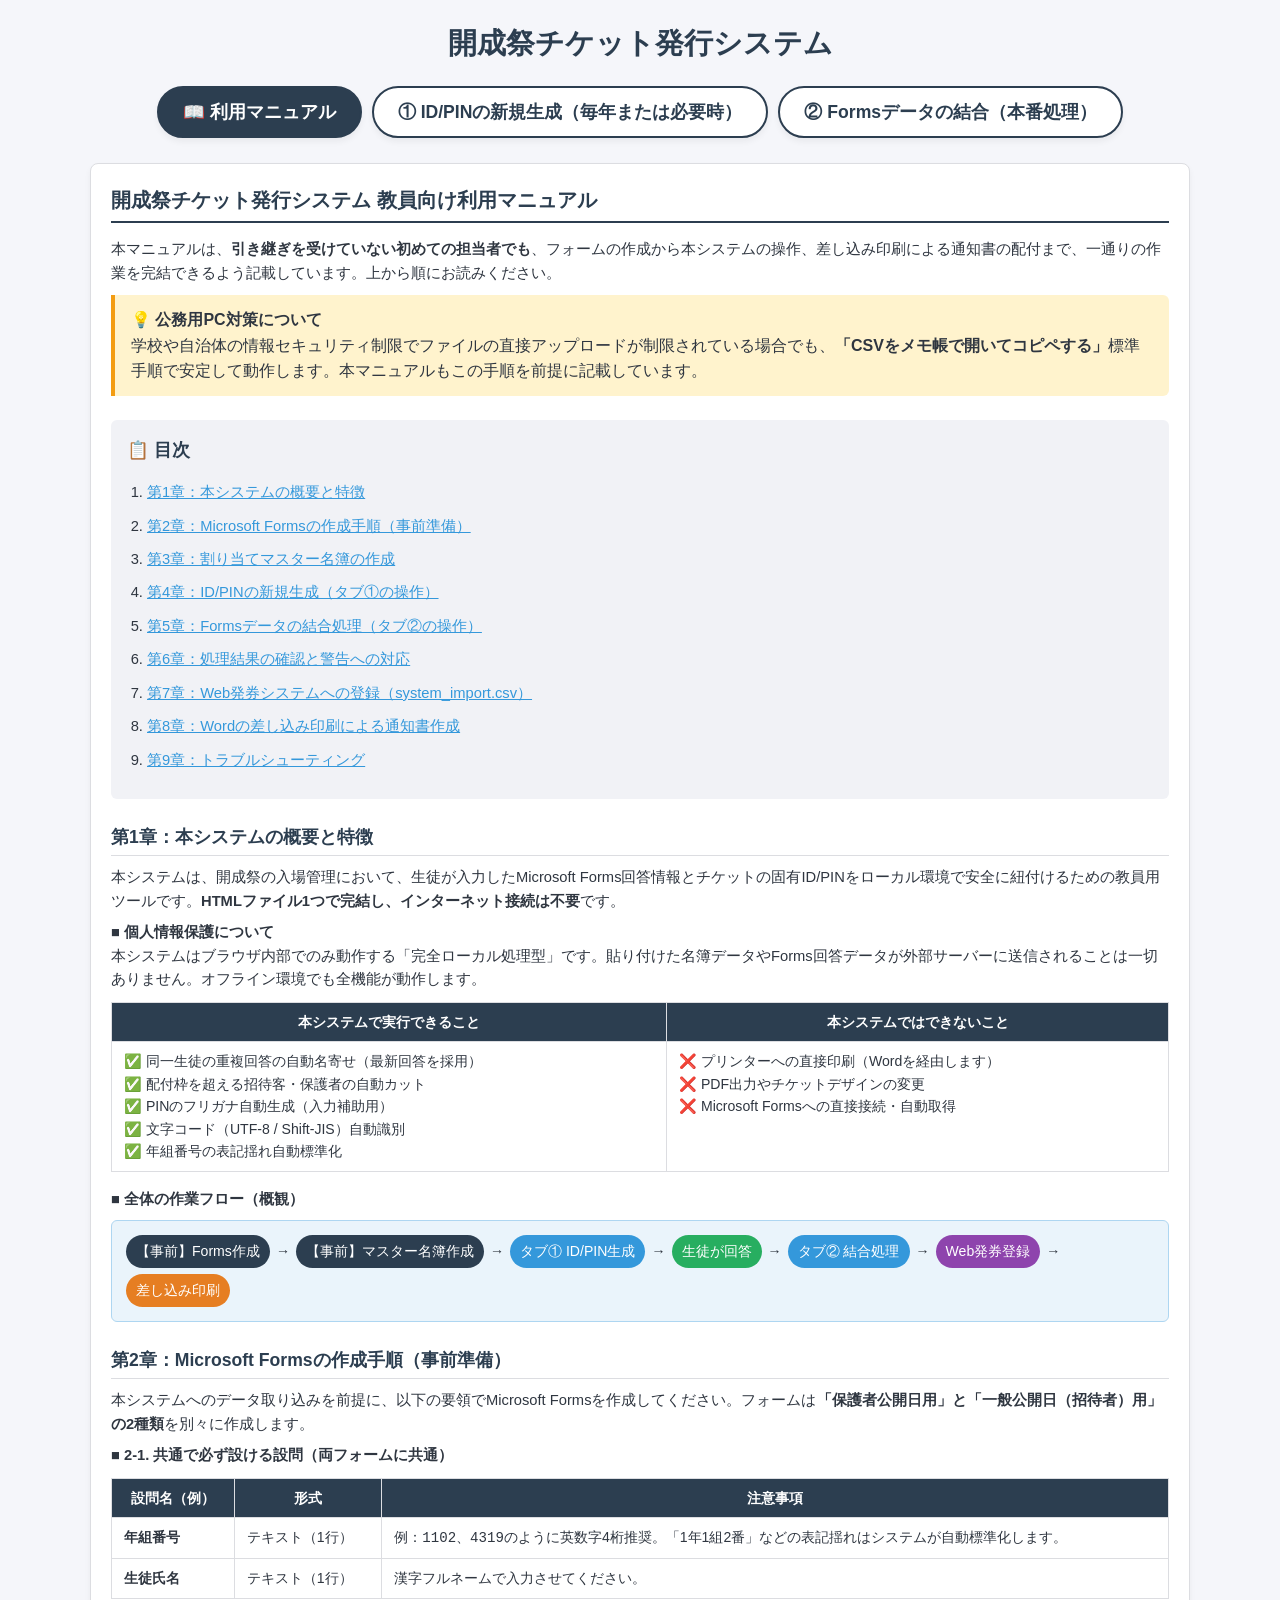
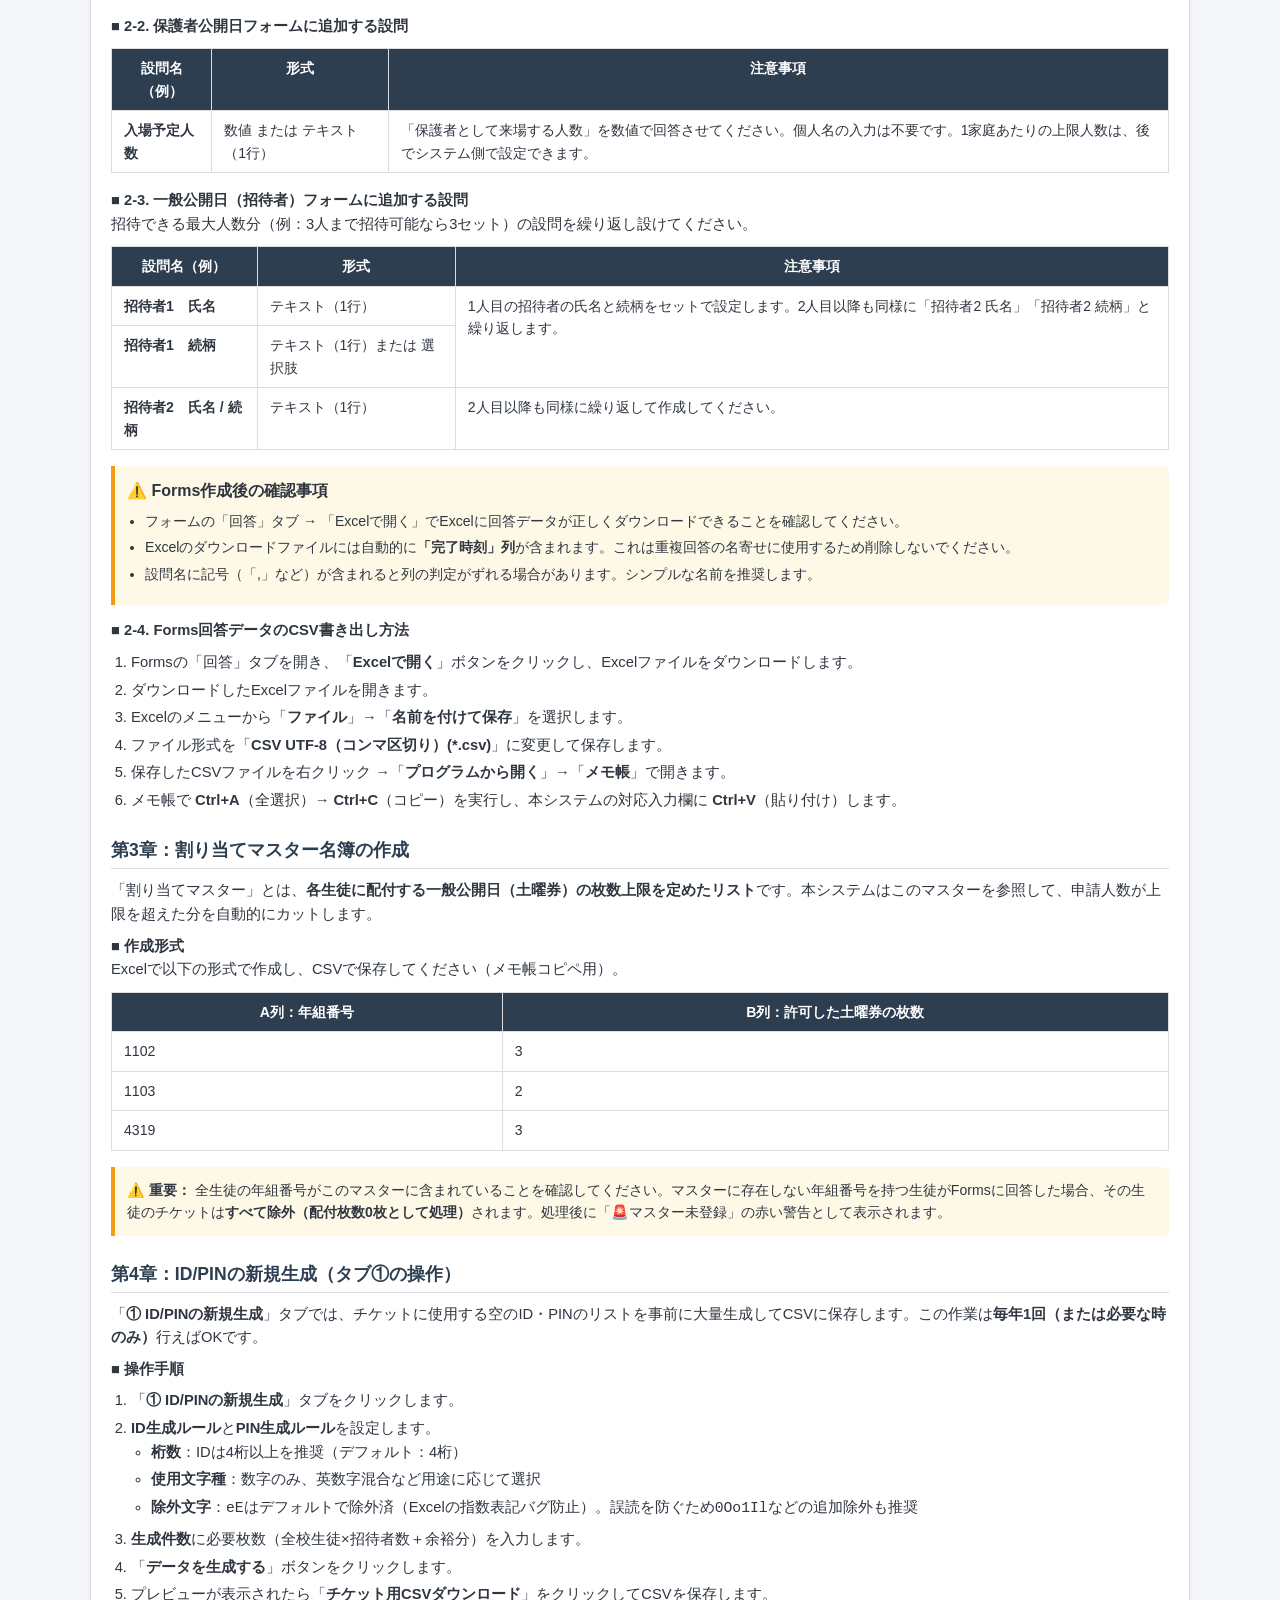
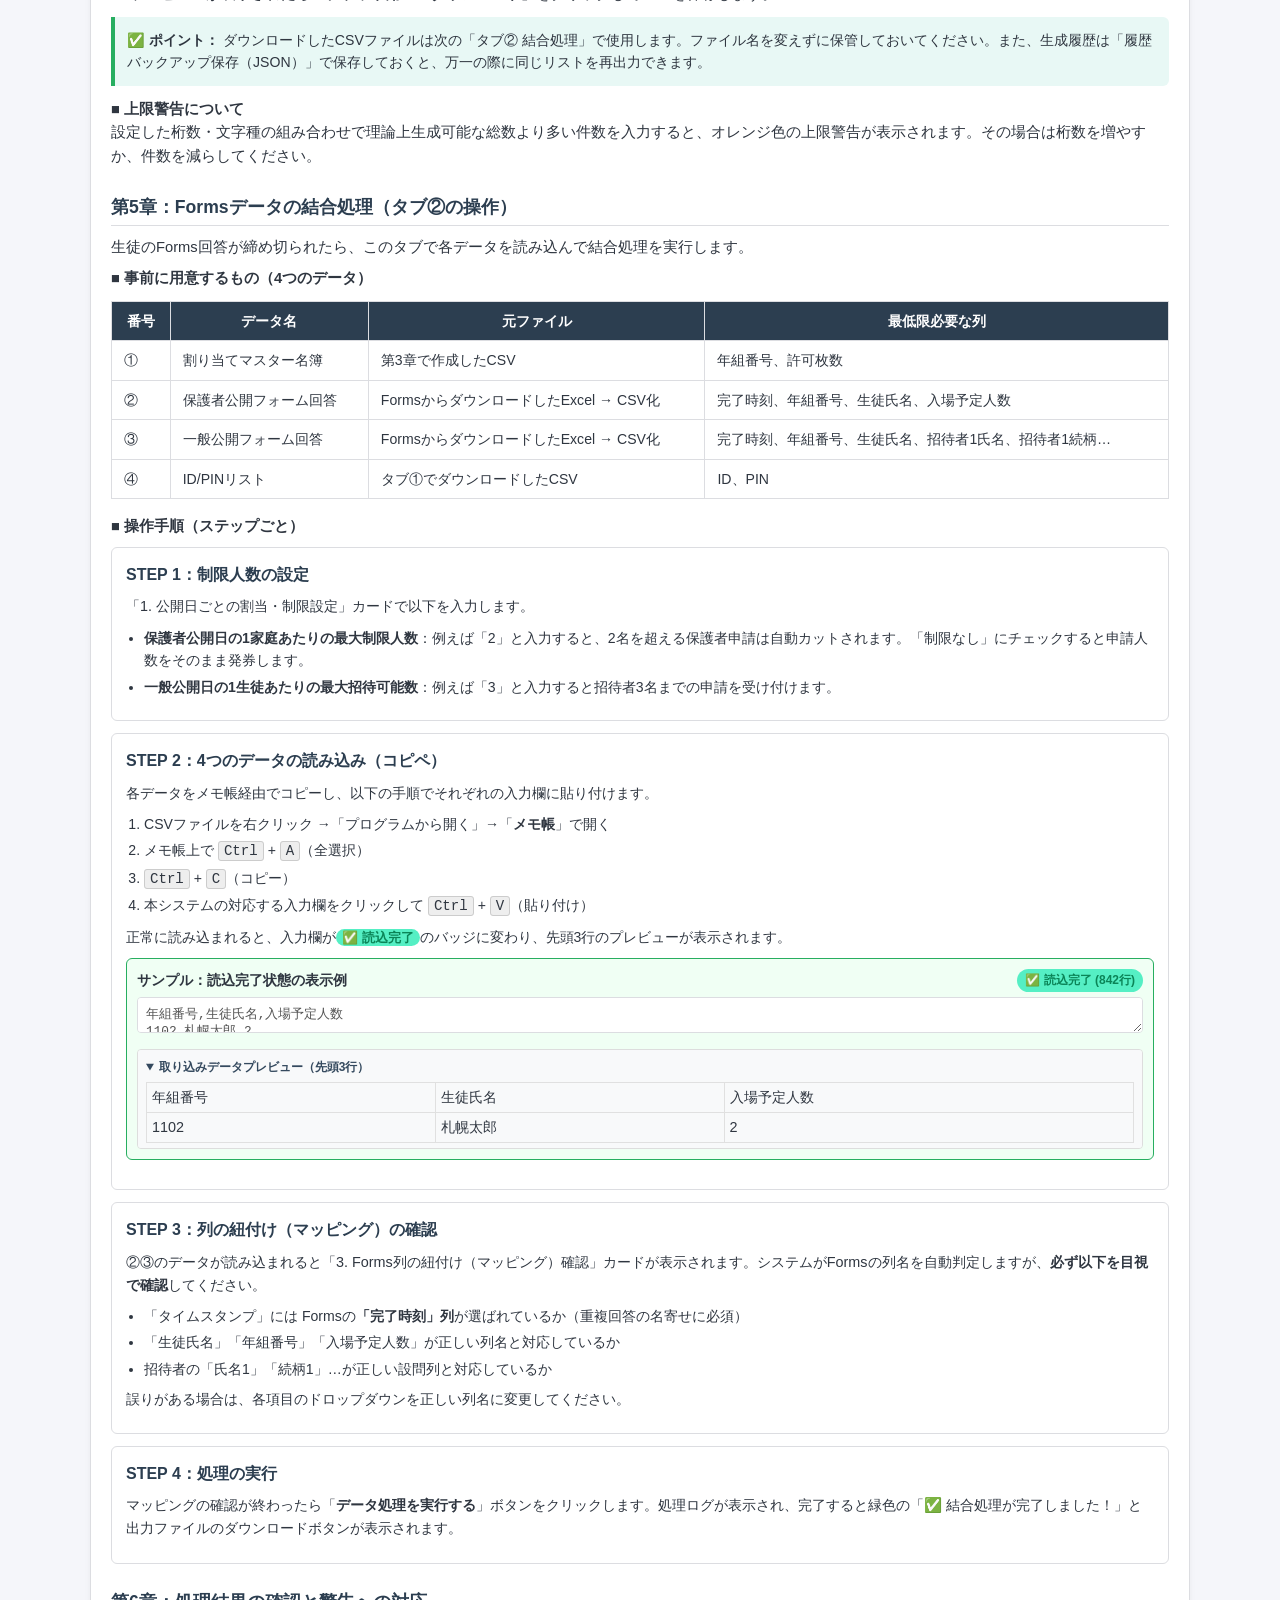
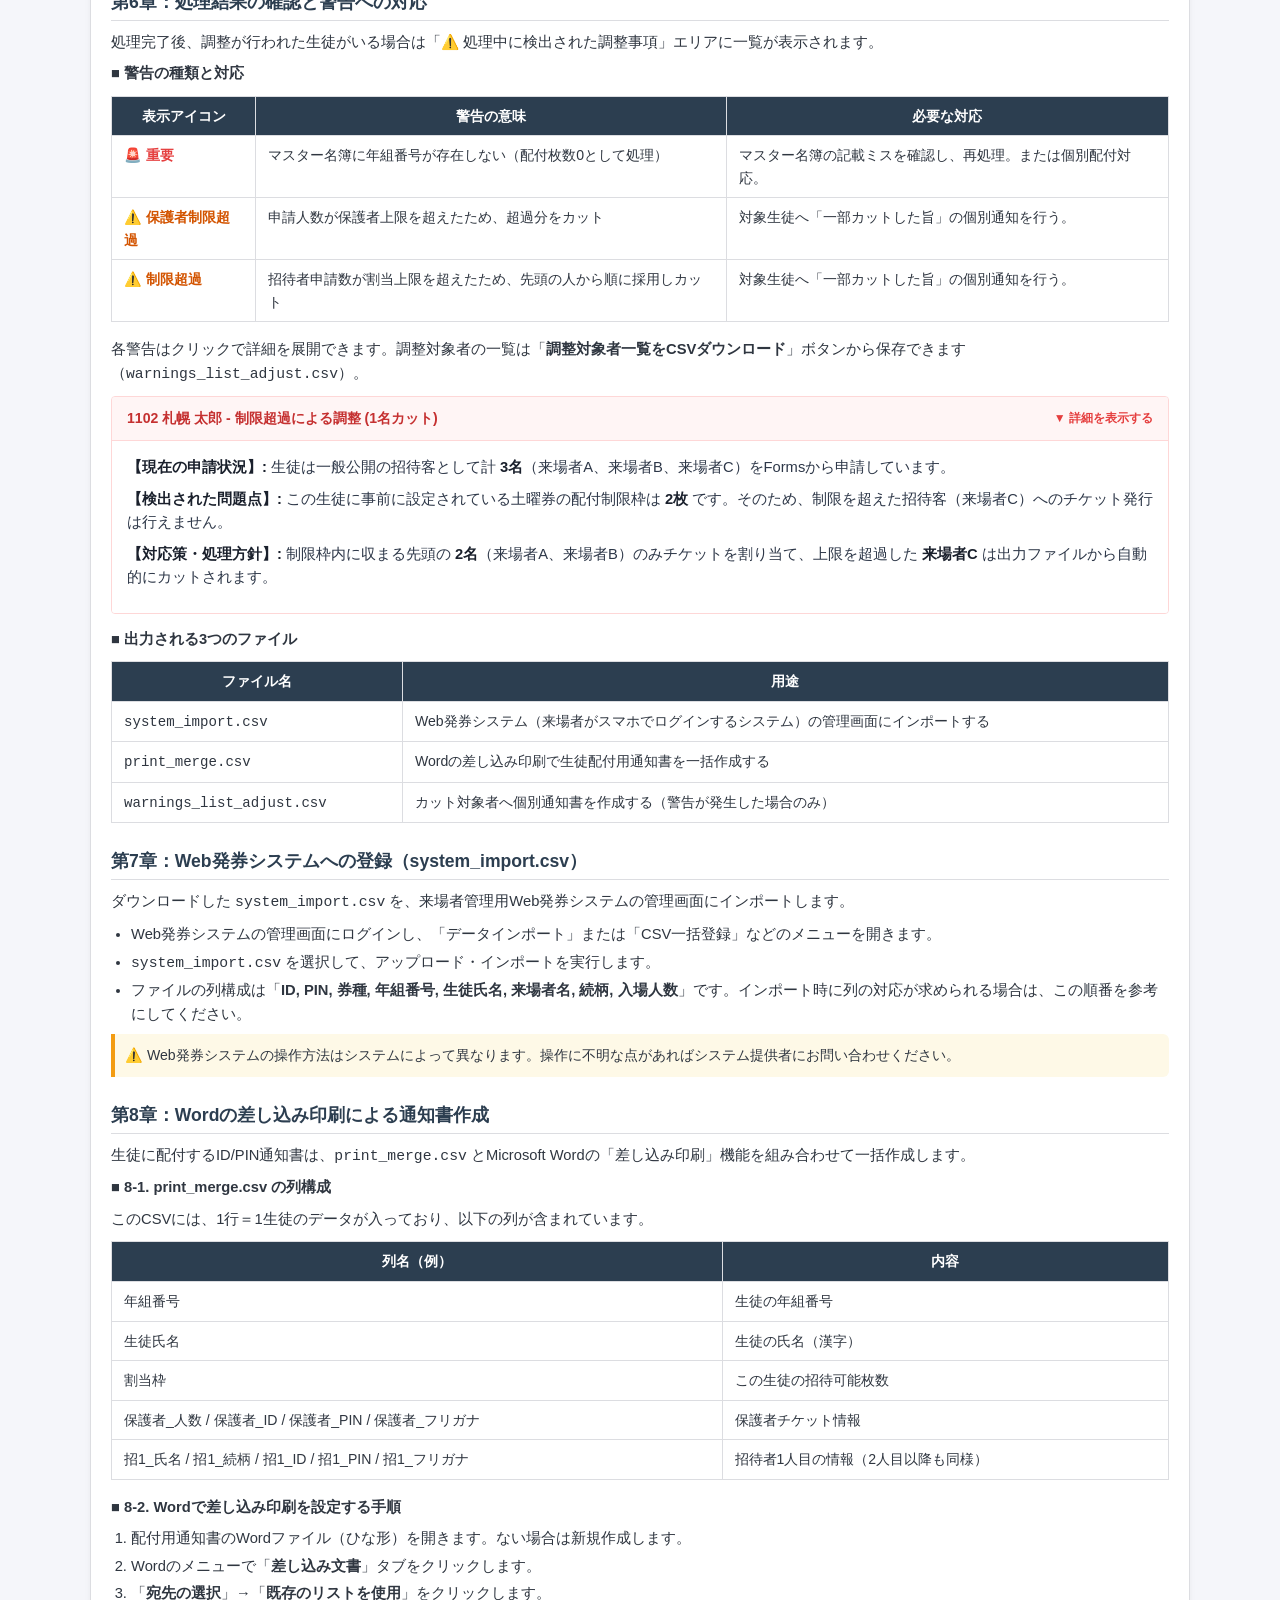
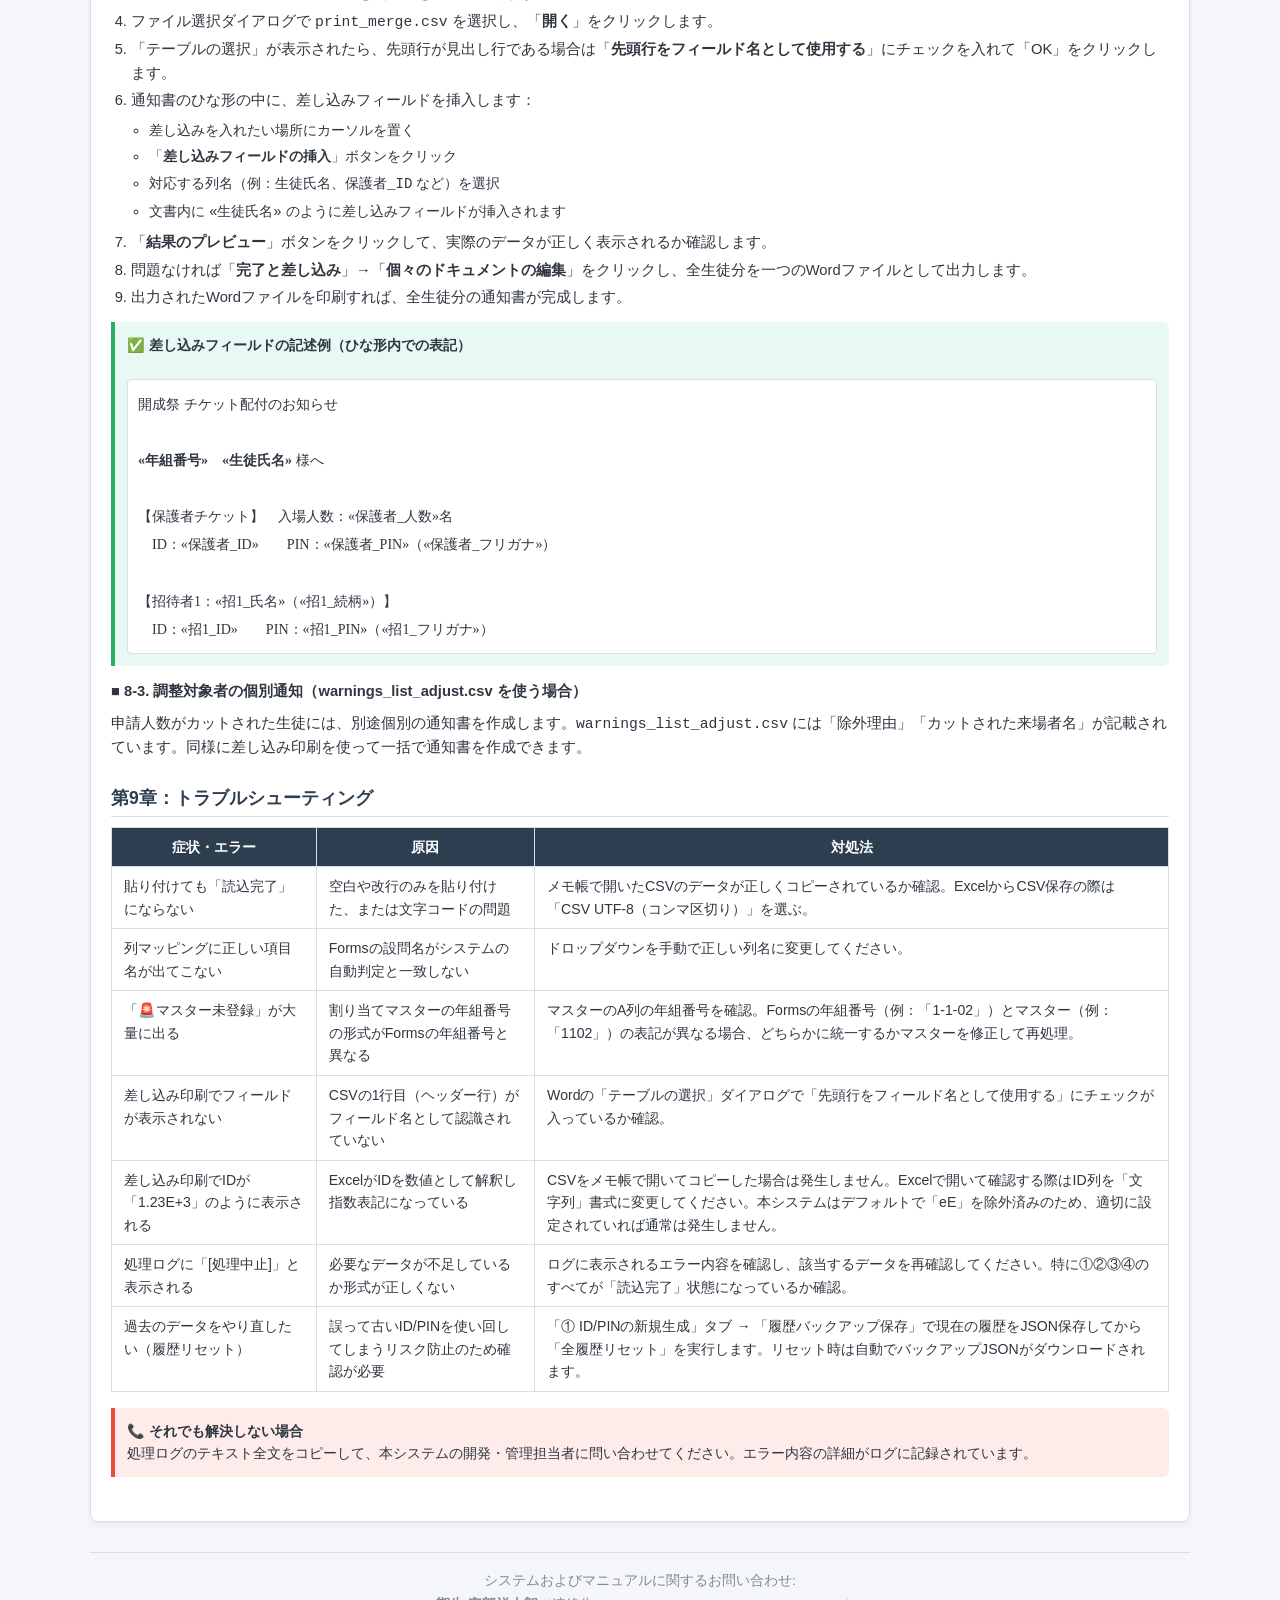
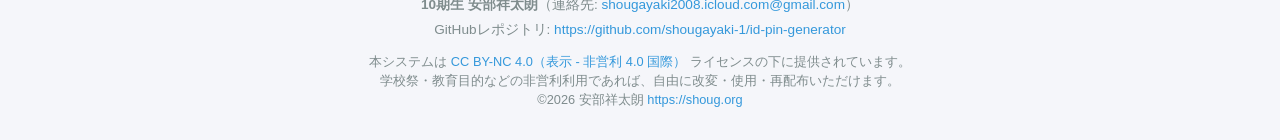
==== commit 22a362ac: "aaa" ====
--- a/app.html
+++ b/app.html
@@ -577,109 +577,332 @@
     <div id="manualTab" class="tab-content active">
         <div class="card">
             <h2>開成祭チケット発行システム 教員向け利用マニュアル</h2>
-            
+
             <div class="manual-section">
-                <p>本システムは、学校祭（開成祭）の入場管理において、生徒が入力したMicrosoft Forms回答情報とチケットの固有ID/PINをローカル環境で安全に紐付けるための教員用ツールです。</p>
-                <p style="color: var(--danger-color); font-weight: bold;">💡【公務用PC対策・推奨コピペフロー搭載】: <br>
-                自治体や学校の強固な情報セキュリティ制限（ファイルの選択・アップロード制限）を確実に回避し、最も安定したデータ取り込みを可能にするため、<strong>「CSV出力 → メモ帳で開く → テキストをコピペする」</strong>手順を標準仕様としています。</p>
-            </div>
-
-            <div class="manual-section">
-                <h3>第1章：本システムの特徴と安全性について</h3>
-                <p><strong>■ 個人情報保護と機密保護について</strong><br>
-                本システムは、ブラウザ内部でのみ動作する「完全ローカル処理型」プログラムです。アップロードや貼り付けを行った名簿データやForms回答データがインターネット上のサーバーに送信されることは一切ありません。オフライン環境でもすべての動作を保証しておりますので、機密保護の観点からも安心してお使いいただけます。</p>
-                <p><strong>■ システムでできること・できないこと</strong></p>
+                <p>本マニュアルは、<strong>引き継ぎを受けていない初めての担当者でも</strong>、フォームの作成から本システムの操作、差し込み印刷による通知書の配付まで、一通りの作業を完結できるよう記載しています。上から順にお読みください。</p>
+                <div style="background:#fff3cd; border-left:4px solid #f39c12; padding:12px 16px; border-radius:0 6px 6px 0; margin-top:10px;">
+                    <strong>💡 公務用PC対策について</strong><br>
+                    学校や自治体の情報セキュリティ制限でファイルの直接アップロードが制限されている場合でも、<strong>「CSVをメモ帳で開いてコピペする」</strong>標準手順で安定して動作します。本マニュアルもこの手順を前提に記載しています。
+                </div>
+            </div>
+
+            <!-- 目次 -->
+            <div class="manual-section" style="background:#f1f2f6; padding:16px; border-radius:6px;">
+                <h3 style="border:none; margin-bottom:10px;">📋 目次</h3>
+                <ol style="margin-left:20px; line-height:2;">
+                    <li><a href="#chap1" style="color:var(--accent-color);">第1章：本システムの概要と特徴</a></li>
+                    <li><a href="#chap2" style="color:var(--accent-color);">第2章：Microsoft Formsの作成手順（事前準備）</a></li>
+                    <li><a href="#chap3" style="color:var(--accent-color);">第3章：割り当てマスター名簿の作成</a></li>
+                    <li><a href="#chap4" style="color:var(--accent-color);">第4章：ID/PINの新規生成（タブ①の操作）</a></li>
+                    <li><a href="#chap5" style="color:var(--accent-color);">第5章：Formsデータの結合処理（タブ②の操作）</a></li>
+                    <li><a href="#chap6" style="color:var(--accent-color);">第6章：処理結果の確認と警告への対応</a></li>
+                    <li><a href="#chap7" style="color:var(--accent-color);">第7章：Web発券システムへの登録（system_import.csv）</a></li>
+                    <li><a href="#chap8" style="color:var(--accent-color);">第8章：Wordの差し込み印刷による通知書作成</a></li>
+                    <li><a href="#chap9" style="color:var(--accent-color);">第9章：トラブルシューティング</a></li>
+                </ol>
+            </div>
+
+            <!-- 第1章 -->
+            <div class="manual-section" id="chap1">
+                <h3>第1章：本システムの概要と特徴</h3>
+                <p>本システムは、開成祭の入場管理において、生徒が入力したMicrosoft Forms回答情報とチケットの固有ID/PINをローカル環境で安全に紐付けるための教員用ツールです。<strong>HTMLファイル1つで完結し、インターネット接続は不要</strong>です。</p>
+
+                <p><strong>■ 個人情報保護について</strong><br>
+                本システムはブラウザ内部でのみ動作する「完全ローカル処理型」です。貼り付けた名簿データやForms回答データが外部サーバーに送信されることは一切ありません。オフライン環境でも全機能が動作します。</p>
+
                 <table class="manual-table">
                     <thead>
-                        <tr>
-                            <th>本システムで実行できること</th>
-                            <th>本システムでは実行できないこと</th>
-                        </tr>
+                        <tr><th>本システムで実行できること</th><th>本システムではできないこと</th></tr>
                     </thead>
                     <tbody>
                         <tr>
                             <td>
-                                ・同じ生徒による複数回答（重複回答）の自動名寄せ（タイムスタンプを基に判断）<br>
-                                ・配付枠を超える招待客・保護者の自動足切り（カット）<br>
-                                ・パスワード（PIN）の入力補助用フリガナ自動生成<br>
-                                ・ファイル読込時の文字コード（UTF-8 / Shift-JIS）自動識別<br>
-                                ・年組番号の表記揺れ自動標準化クレンジング
+                                ✅ 同一生徒の重複回答の自動名寄せ（最新回答を採用）<br>
+                                ✅ 配付枠を超える招待客・保護者の自動カット<br>
+                                ✅ PINのフリガナ自動生成（入力補助用）<br>
+                                ✅ 文字コード（UTF-8 / Shift-JIS）自動識別<br>
+                                ✅ 年組番号の表記揺れ自動標準化
                             </td>
                             <td>
-                                ・チケットのプリンターへの直接印刷（Wordを経由します）<br>
-                                ・PDF出力やチケットデザインの変更
+                                ❌ プリンターへの直接印刷（Wordを経由します）<br>
+                                ❌ PDF出力やチケットデザインの変更<br>
+                                ❌ Microsoft Formsへの直接接続・自動取得
                             </td>
                         </tr>
                     </tbody>
                 </table>
-            </div>
-
-            <div class="manual-section">
-                <h3>第2章：事前準備（回答フォームの作成と名簿の用意）</h3>
-                <p>結合処理を行う前に、事前に以下の「Microsoft Forms回答」と「配付制限データ」をご用意ください。</p>
-                
-                <p><strong>2-1. Microsoft Formsの設問設計</strong><br>
-                回答を得る際、以下の設問を必須として設計してください。</p>
-                <ul>
-                    <li><strong>年組番号</strong>: 英数字による入力を推奨します。（例: <code>1102</code>、<code>4319</code>）※表記揺れは本システムで自動標準化されます。</li>
-                    <li><strong>生徒氏名</strong>: 漢字によるフルネーム入力。</li>
-                    <li><strong>保護者公開日フォーム</strong>: 「保護者の入場予定人数」を回答させる設問を設けてください。（※保護者チケット用の個別氏名入力は不要です）</li>
-                    <li><strong>一般公開日（招待者）フォーム</strong>: 「氏名」と「続柄」の設問を入力最大想定人数分用意してください。</li>
-                </ul>
-
-                <p><strong>2-2. 準備する4つのファイルと「推奨コピペ」による安定運用手順</strong><br>
-                学校内PCでの書式ばらつきを防ぎ、最も安全にデータを読み込ませるための標準手順です。</p>
+
+                <p><strong>■ 全体の作業フロー（概観）</strong></p>
+                <div style="background:#eaf4fb; border:1px solid #aed6f1; border-radius:6px; padding:14px; margin-top:8px;">
+                    <div style="display:flex; flex-wrap:wrap; gap:6px; align-items:center; font-size:0.88rem; line-height:1.8;">
+                        <span style="background:#2c3e50; color:white; padding:4px 10px; border-radius:20px; white-space:nowrap;">【事前】Forms作成</span>
+                        <span>→</span>
+                        <span style="background:#2c3e50; color:white; padding:4px 10px; border-radius:20px; white-space:nowrap;">【事前】マスター名簿作成</span>
+                        <span>→</span>
+                        <span style="background:#3498db; color:white; padding:4px 10px; border-radius:20px; white-space:nowrap;">タブ① ID/PIN生成</span>
+                        <span>→</span>
+                        <span style="background:#27ae60; color:white; padding:4px 10px; border-radius:20px; white-space:nowrap;">生徒が回答</span>
+                        <span>→</span>
+                        <span style="background:#3498db; color:white; padding:4px 10px; border-radius:20px; white-space:nowrap;">タブ② 結合処理</span>
+                        <span>→</span>
+                        <span style="background:#8e44ad; color:white; padding:4px 10px; border-radius:20px; white-space:nowrap;">Web発券登録</span>
+                        <span>→</span>
+                        <span style="background:#e67e22; color:white; padding:4px 10px; border-radius:20px; white-space:nowrap;">差し込み印刷</span>
+                    </div>
+                </div>
+            </div>
+
+            <!-- 第2章 -->
+            <div class="manual-section" id="chap2">
+                <h3>第2章：Microsoft Formsの作成手順（事前準備）</h3>
+                <p>本システムへのデータ取り込みを前提に、以下の要領でMicrosoft Formsを作成してください。フォームは<strong>「保護者公開日用」と「一般公開日（招待者）用」の2種類</strong>を別々に作成します。</p>
+
+                <p><strong>■ 2-1. 共通で必ず設ける設問（両フォームに共通）</strong></p>
+                <table class="manual-table">
+                    <thead>
+                        <tr><th>設問名（例）</th><th>形式</th><th>注意事項</th></tr>
+                    </thead>
+                    <tbody>
+                        <tr>
+                            <td><strong>年組番号</strong></td>
+                            <td>テキスト（1行）</td>
+                            <td>例：<code>1102</code>、<code>4319</code>のように英数字4桁推奨。「1年1組2番」などの表記揺れはシステムが自動標準化します。</td>
+                        </tr>
+                        <tr>
+                            <td><strong>生徒氏名</strong></td>
+                            <td>テキスト（1行）</td>
+                            <td>漢字フルネームで入力させてください。</td>
+                        </tr>
+                    </tbody>
+                </table>
+
+                <p><strong>■ 2-2. 保護者公開日フォームに追加する設問</strong></p>
+                <table class="manual-table">
+                    <thead>
+                        <tr><th>設問名（例）</th><th>形式</th><th>注意事項</th></tr>
+                    </thead>
+                    <tbody>
+                        <tr>
+                            <td><strong>入場予定人数</strong></td>
+                            <td>数値 または テキスト（1行）</td>
+                            <td>「保護者として来場する人数」を数値で回答させてください。個人名の入力は不要です。1家庭あたりの上限人数は、後でシステム側で設定できます。</td>
+                        </tr>
+                    </tbody>
+                </table>
+
+                <p><strong>■ 2-3. 一般公開日（招待者）フォームに追加する設問</strong><br>
+                招待できる最大人数分（例：3人まで招待可能なら3セット）の設問を繰り返し設けてください。</p>
+                <table class="manual-table">
+                    <thead>
+                        <tr><th>設問名（例）</th><th>形式</th><th>注意事項</th></tr>
+                    </thead>
+                    <tbody>
+                        <tr>
+                            <td><strong>招待者1　氏名</strong></td>
+                            <td>テキスト（1行）</td>
+                            <td rowspan="2">1人目の招待者の氏名と続柄をセットで設定します。2人目以降も同様に「招待者2 氏名」「招待者2 続柄」と繰り返します。</td>
+                        </tr>
+                        <tr>
+                            <td><strong>招待者1　続柄</strong></td>
+                            <td>テキスト（1行）または 選択肢</td>
+                        </tr>
+                        <tr>
+                            <td><strong>招待者2　氏名 / 続柄</strong></td>
+                            <td>テキスト（1行）</td>
+                            <td>2人目以降も同様に繰り返して作成してください。</td>
+                        </tr>
+                    </tbody>
+                </table>
+
+                <div style="background:#fef9e7; border-left:4px solid #f39c12; padding:12px; border-radius:0 6px 6px 0; margin-top:12px;">
+                    <strong>⚠️ Forms作成後の確認事項</strong>
+                    <ul style="margin-left:18px; margin-top:6px; font-size:0.88rem;">
+                        <li>フォームの「回答」タブ → 「Excelで開く」でExcelに回答データが正しくダウンロードできることを確認してください。</li>
+                        <li>Excelのダウンロードファイルには自動的に<strong>「完了時刻」列</strong>が含まれます。これは重複回答の名寄せに使用するため削除しないでください。</li>
+                        <li>設問名に記号（「,」など）が含まれると列の判定がずれる場合があります。シンプルな名前を推奨します。</li>
+                    </ul>
+                </div>
+
+                <p style="margin-top:14px;"><strong>■ 2-4. Forms回答データのCSV書き出し方法</strong></p>
                 <ol>
-                    <li>ExcelファイルやForms回答データを、名前を付けて保存から「<strong>CSV (カンマ区切り)</strong>」形式で保存する。</li>
-                    <li>保存したCSVファイルを、Windowsアクセサリ等にある標準の「<strong>メモ帳</strong>」（Notepad）で開く。</li>
-                    <li>メモ帳が開いたら、キーボードの <strong>Ctrl + A</strong>（すべて選択）を押して、<strong>Ctrl + C</strong>（コピー）をする。</li>
-                    <li>本システムの結合処理タブ（②）を開き、対応する入力エリアの中に <strong>Ctrl + V</strong>（貼り付け）を行う。</li>
+                    <li>Formsの「回答」タブを開き、「<strong>Excelで開く</strong>」ボタンをクリックし、Excelファイルをダウンロードします。</li>
+                    <li>ダウンロードしたExcelファイルを開きます。</li>
+                    <li>Excelのメニューから「<strong>ファイル</strong>」→「<strong>名前を付けて保存</strong>」を選択します。</li>
+                    <li>ファイル形式を「<strong>CSV UTF-8（コンマ区切り）(*.csv)</strong>」に変更して保存します。</li>
+                    <li>保存したCSVファイルを右クリック →「<strong>プログラムから開く</strong>」→「<strong>メモ帳</strong>」で開きます。</li>
+                    <li>メモ帳で <strong>Ctrl+A</strong>（全選択）→ <strong>Ctrl+C</strong>（コピー）を実行し、本システムの対応入力欄に <strong>Ctrl+V</strong>（貼り付け）します。</li>
                 </ol>
             </div>
 
-            <div class="manual-section">
-                <h3>第3章：システム全体の処理フロー</h3>
+            <!-- 第3章 -->
+            <div class="manual-section" id="chap3">
+                <h3>第3章：割り当てマスター名簿の作成</h3>
+                <p>「割り当てマスター」とは、<strong>各生徒に配付する一般公開日（土曜券）の枚数上限を定めたリスト</strong>です。本システムはこのマスターを参照して、申請人数が上限を超えた分を自動的にカットします。</p>
+
+                <p><strong>■ 作成形式</strong><br>
+                Excelで以下の形式で作成し、CSVで保存してください（メモ帳コピペ用）。</p>
+                <table class="manual-table">
+                    <thead>
+                        <tr><th>A列：年組番号</th><th>B列：許可した土曜券の枚数</th></tr>
+                    </thead>
+                    <tbody>
+                        <tr><td>1102</td><td>3</td></tr>
+                        <tr><td>1103</td><td>2</td></tr>
+                        <tr><td>4319</td><td>3</td></tr>
+                    </tbody>
+                </table>
+
+                <div style="background:#fef9e7; border-left:4px solid #f39c12; padding:12px; border-radius:0 6px 6px 0; margin-top:8px; font-size:0.88rem;">
+                    <strong>⚠️ 重要：</strong> 全生徒の年組番号がこのマスターに含まれていることを確認してください。マスターに存在しない年組番号を持つ生徒がFormsに回答した場合、その生徒のチケットは<strong>すべて除外（配付枚数0枚として処理）</strong>されます。処理後に「🚨マスター未登録」の赤い警告として表示されます。
+                </div>
+            </div>
+
+            <!-- 第4章 -->
+            <div class="manual-section" id="chap4">
+                <h3>第4章：ID/PINの新規生成（タブ①の操作）</h3>
+                <p>「<strong>① ID/PINの新規生成</strong>」タブでは、チケットに使用する空のID・PINのリストを事前に大量生成してCSVに保存します。この作業は<strong>毎年1回（または必要な時のみ）</strong>行えばOKです。</p>
+
+                <p><strong>■ 操作手順</strong></p>
                 <ol>
-                    <li><strong>STEP 1</strong>: 「① ID/PINの新規生成」タブで空のチケットリストを発行・ダウンロード。</li>
-                    <li><strong>STEP 2</strong>: 「② Formsデータの結合」タブへ進み、事前準備した4つのファイルをメモ帳経由でコピーし、各ボックスに貼り付ける。</li>
-                    <li><strong>STEP 3</strong>: システムが推測したForms列のマッピング紐付けが正しいか確認する。</li>
-                    <li><strong>STEP 4</strong>: 処理実行を行い、配付枠上限を超えた生徒（自動カット対象者）やマスター未登録の状況を確認する。</li>
-                    <li><strong>STEP 5</strong>: 結合完了した各種ファイルを保存し、Web発券システムへのマスタ登録およびWordを用いた通知書印刷（差し込み印刷）を実行する。</li>
+                    <li>「<strong>① ID/PINの新規生成</strong>」タブをクリックします。</li>
+                    <li><strong>ID生成ルール</strong>と<strong>PIN生成ルール</strong>を設定します。
+                        <ul>
+                            <li><strong>桁数</strong>：IDは4桁以上を推奨（デフォルト：4桁）</li>
+                            <li><strong>使用文字種</strong>：数字のみ、英数字混合など用途に応じて選択</li>
+                            <li><strong>除外文字</strong>：<code>eE</code>はデフォルトで除外済（Excelの指数表記バグ防止）。誤読を防ぐため<code>0Oo1Il</code>などの追加除外も推奨</li>
+                        </ul>
+                    </li>
+                    <li><strong>生成件数</strong>に必要枚数（全校生徒×招待者数＋余裕分）を入力します。</li>
+                    <li>「<strong>データを生成する</strong>」ボタンをクリックします。</li>
+                    <li>プレビューが表示されたら「<strong>チケット用CSVダウンロード</strong>」をクリックしてCSVを保存します。</li>
                 </ol>
-            </div>
-
-            <div class="manual-section">
-                <h3>第4章：システムの操作・UIの見方</h3>
-                
-                <p><strong>■ テキスト貼り付け完了時の表示</strong><br>
-                メモ帳からのテキスト貼り付け、またはファイル選択の読込が正常に行われると、フォーム領域がソフトグリーンにハイライトされ、読込完了状態を表すバッジが表示されます。また、入力ミス防止のため貼り付けられたデータの先頭3行が自動的にプレビューされます。</p>
-                <div class="form-group loaded-input-wrapper" style="margin-bottom: 20px; border:1px solid var(--success-color); padding:10px; border-radius:6px;">
-                    <label>
-                        サンプルコピペ入力完了モデル
-                        <span class="file-status loaded">✅ 読込完了 (842行)</span>
-                    </label>
-                    <textarea disabled style="height:40px;">年組番号,生徒氏名,入場予定人数&#10;1102,札幌太郎,2</textarea>
-                    <div class="preview-box">
-                        <details open>
-                            <summary>取り込みデータプレビュー（先頭3行）</summary>
-                            <table>
-                                <tr><td>年組番号</td><td>生徒氏名</td><td>入場予定人数</td></tr>
-                                <tr><td>1102</td><td>札幌太郎</td><td>2</td></tr>
-                            </table>
-                        </details>
+
+                <div style="background:#e8f8f5; border-left:4px solid #27ae60; padding:12px; border-radius:0 6px 6px 0; margin-top:10px; font-size:0.88rem;">
+                    <strong>✅ ポイント：</strong> ダウンロードしたCSVファイルは次の「タブ② 結合処理」で使用します。ファイル名を変えずに保管しておいてください。また、生成履歴は「履歴バックアップ保存（JSON）」で保存しておくと、万一の際に同じリストを再出力できます。
+                </div>
+
+                <p style="margin-top:12px;"><strong>■ 上限警告について</strong><br>
+                設定した桁数・文字種の組み合わせで理論上生成可能な総数より多い件数を入力すると、オレンジ色の上限警告が表示されます。その場合は桁数を増やすか、件数を減らしてください。</p>
+            </div>
+
+            <!-- 第5章 -->
+            <div class="manual-section" id="chap5">
+                <h3>第5章：Formsデータの結合処理（タブ②の操作）</h3>
+                <p>生徒のForms回答が締め切られたら、このタブで各データを読み込んで結合処理を実行します。</p>
+
+                <p><strong>■ 事前に用意するもの（4つのデータ）</strong></p>
+                <table class="manual-table">
+                    <thead>
+                        <tr><th>番号</th><th>データ名</th><th>元ファイル</th><th>最低限必要な列</th></tr>
+                    </thead>
+                    <tbody>
+                        <tr>
+                            <td>①</td>
+                            <td>割り当てマスター名簿</td>
+                            <td>第3章で作成したCSV</td>
+                            <td>年組番号、許可枚数</td>
+                        </tr>
+                        <tr>
+                            <td>②</td>
+                            <td>保護者公開フォーム回答</td>
+                            <td>FormsからダウンロードしたExcel → CSV化</td>
+                            <td>完了時刻、年組番号、生徒氏名、入場予定人数</td>
+                        </tr>
+                        <tr>
+                            <td>③</td>
+                            <td>一般公開フォーム回答</td>
+                            <td>FormsからダウンロードしたExcel → CSV化</td>
+                            <td>完了時刻、年組番号、生徒氏名、招待者1氏名、招待者1続柄…</td>
+                        </tr>
+                        <tr>
+                            <td>④</td>
+                            <td>ID/PINリスト</td>
+                            <td>タブ①でダウンロードしたCSV</td>
+                            <td>ID、PIN</td>
+                        </tr>
+                    </tbody>
+                </table>
+
+                <p style="margin-top:14px;"><strong>■ 操作手順（ステップごと）</strong></p>
+
+                <div style="counter-reset: step-counter; margin-top:8px;">
+
+                    <div style="border:1px solid #dcdde1; border-radius:6px; padding:14px; margin-bottom:12px;">
+                        <div style="font-weight:bold; color:#2c3e50; margin-bottom:8px; font-size:1rem;">STEP 1：制限人数の設定</div>
+                        <p style="font-size:0.9rem;">「1. 公開日ごとの割当・制限設定」カードで以下を入力します。</p>
+                        <ul style="margin-left:18px; font-size:0.88rem;">
+                            <li><strong>保護者公開日の1家庭あたりの最大制限人数</strong>：例えば「2」と入力すると、2名を超える保護者申請は自動カットされます。「制限なし」にチェックすると申請人数をそのまま発券します。</li>
+                            <li><strong>一般公開日の1生徒あたりの最大招待可能数</strong>：例えば「3」と入力すると招待者3名までの申請を受け付けます。</li>
+                        </ul>
                     </div>
-                </div>
-
-                <p><strong>■ 列 of 紐付け（マッピング）の確認ポイント</strong><br>
-                Formsデータの列が自動的に判別されます。確認時には以下の点をご点検ください。</p>
-                <ul>
-                    <li>タイムスタンプには「完了時刻」が対応しているか確認してください。（重複回答時に、最も新しい送信内容のみを採用するために必要です）</li>
-                    <li>「生徒氏名」や「入場予定人数」がForms上の正しい設問名と紐付いているか確認してください。</li>
-                </ul>
-
-                <p><strong>■ 制限超過やマスター未登録時のアコーディオン表示</strong><br>
-                生徒の申請数が土曜券割当上限を越えた際や、割り当てマスターに存在しない年組番号の生徒が申請した際、システムは超過した招待客を自動的にカットします。調整されたデータは以下の枠組として展開・確認が可能です。</p>
-                <div class="accordion-container">
+
+                    <div style="border:1px solid #dcdde1; border-radius:6px; padding:14px; margin-bottom:12px;">
+                        <div style="font-weight:bold; color:#2c3e50; margin-bottom:8px; font-size:1rem;">STEP 2：4つのデータの読み込み（コピペ）</div>
+                        <p style="font-size:0.9rem;">各データをメモ帳経由でコピーし、以下の手順でそれぞれの入力欄に貼り付けます。</p>
+                        <ol style="margin-left:18px; font-size:0.88rem;">
+                            <li>CSVファイルを右クリック →「プログラムから開く」→「<strong>メモ帳</strong>」で開く</li>
+                            <li>メモ帳上で <kbd style="background:#eee; padding:1px 5px; border-radius:3px; border:1px solid #ccc;">Ctrl</kbd> + <kbd style="background:#eee; padding:1px 5px; border-radius:3px; border:1px solid #ccc;">A</kbd>（全選択）</li>
+                            <li><kbd style="background:#eee; padding:1px 5px; border-radius:3px; border:1px solid #ccc;">Ctrl</kbd> + <kbd style="background:#eee; padding:1px 5px; border-radius:3px; border:1px solid #ccc;">C</kbd>（コピー）</li>
+                            <li>本システムの対応する入力欄をクリックして <kbd style="background:#eee; padding:1px 5px; border-radius:3px; border:1px solid #ccc;">Ctrl</kbd> + <kbd style="background:#eee; padding:1px 5px; border-radius:3px; border:1px solid #ccc;">V</kbd>（貼り付け）</li>
+                        </ol>
+                        <p style="font-size:0.88rem; margin-top:8px;">正常に読み込まれると、入力欄が<span style="background:#55efc4; color:#0b8457; padding:1px 6px; border-radius:10px; font-size:0.8rem; font-weight:bold;">✅ 読込完了</span>のバッジに変わり、先頭3行のプレビューが表示されます。</p>
+                        <div class="form-group loaded-input-wrapper" style="margin-top:10px; border:1px solid var(--success-color); padding:10px; border-radius:6px;">
+                            <label>サンプル：読込完了状態の表示例<span class="file-status loaded">✅ 読込完了 (842行)</span></label>
+                            <textarea disabled style="height:36px;">年組番号,生徒氏名,入場予定人数&#10;1102,札幌太郎,2</textarea>
+                            <div class="preview-box"><details open><summary>取り込みデータプレビュー（先頭3行）</summary><table><tr><td>年組番号</td><td>生徒氏名</td><td>入場予定人数</td></tr><tr><td>1102</td><td>札幌太郎</td><td>2</td></tr></table></details></div>
+                        </div>
+                    </div>
+
+                    <div style="border:1px solid #dcdde1; border-radius:6px; padding:14px; margin-bottom:12px;">
+                        <div style="font-weight:bold; color:#2c3e50; margin-bottom:8px; font-size:1rem;">STEP 3：列の紐付け（マッピング）の確認</div>
+                        <p style="font-size:0.9rem;">②③のデータが読み込まれると「3. Forms列の紐付け（マッピング）確認」カードが表示されます。システムがFormsの列名を自動判定しますが、<strong>必ず以下を目視で確認</strong>してください。</p>
+                        <ul style="margin-left:18px; font-size:0.88rem;">
+                            <li>「タイムスタンプ」には Formsの<strong>「完了時刻」列</strong>が選ばれているか（重複回答の名寄せに必須）</li>
+                            <li>「生徒氏名」「年組番号」「入場予定人数」が正しい列名と対応しているか</li>
+                            <li>招待者の「氏名1」「続柄1」…が正しい設問列と対応しているか</li>
+                        </ul>
+                        <p style="font-size:0.88rem; margin-top:6px;">誤りがある場合は、各項目のドロップダウンを正しい列名に変更してください。</p>
+                    </div>
+
+                    <div style="border:1px solid #dcdde1; border-radius:6px; padding:14px; margin-bottom:12px;">
+                        <div style="font-weight:bold; color:#2c3e50; margin-bottom:8px; font-size:1rem;">STEP 4：処理の実行</div>
+                        <p style="font-size:0.9rem;">マッピングの確認が終わったら「<strong>データ処理を実行する</strong>」ボタンをクリックします。処理ログが表示され、完了すると緑色の「✅ 結合処理が完了しました！」と出力ファイルのダウンロードボタンが表示されます。</p>
+                    </div>
+                </div>
+            </div>
+
+            <!-- 第6章 -->
+            <div class="manual-section" id="chap6">
+                <h3>第6章：処理結果の確認と警告への対応</h3>
+                <p>処理完了後、調整が行われた生徒がいる場合は「⚠️ 処理中に検出された調整事項」エリアに一覧が表示されます。</p>
+
+                <p><strong>■ 警告の種類と対応</strong></p>
+                <table class="manual-table">
+                    <thead>
+                        <tr><th>表示アイコン</th><th>警告の意味</th><th>必要な対応</th></tr>
+                    </thead>
+                    <tbody>
+                        <tr>
+                            <td style="color:#e53e3e; font-weight:bold;">🚨 重要</td>
+                            <td>マスター名簿に年組番号が存在しない（配付枚数0として処理）</td>
+                            <td>マスター名簿の記載ミスを確認し、再処理。または個別配付対応。</td>
+                        </tr>
+                        <tr>
+                            <td style="color:#d35400; font-weight:bold;">⚠️ 保護者制限超過</td>
+                            <td>申請人数が保護者上限を超えたため、超過分をカット</td>
+                            <td>対象生徒へ「一部カットした旨」の個別通知を行う。</td>
+                        </tr>
+                        <tr>
+                            <td style="color:#d35400; font-weight:bold;">⚠️ 制限超過</td>
+                            <td>招待者申請数が割当上限を超えたため、先頭の人から順に採用しカット</td>
+                            <td>対象生徒へ「一部カットした旨」の個別通知を行う。</td>
+                        </tr>
+                    </tbody>
+                </table>
+
+                <p style="margin-top:10px;">各警告はクリックで詳細を展開できます。調整対象者の一覧は「<strong>調整対象者一覧をCSVダウンロード</strong>」ボタンから保存できます（<code>warnings_list_adjust.csv</code>）。</p>
+
+                <div class="accordion-container" style="margin-top:10px;">
                     <div class="accordion-header">1102 札幌 太郎 - 制限超過による調整 (1名カット)</div>
                     <div class="accordion-body" style="display: block;">
                         <p><strong>【現在の申請状況】:</strong> 生徒は一般公開の招待客として計 <strong>3名</strong>（来場者A、来場者B、来場者C）をFormsから申請しています。</p>
@@ -687,20 +910,154 @@
                         <p><strong>【対応策・処理方針】:</strong> 制限枠内に収まる先頭の <strong>2名</strong>（来場者A、来場者B）のみチケットを割り当て、上限を超過した <strong>来場者C</strong> は出力ファイルから自動的にカットされます。</p>
                     </div>
                 </div>
-            </div>
-
-            <div class="manual-section">
-                <h3>第5章：データ出力後の事後作業について</h3>
-                <p>本システムでのデータ処理が完了した後は、以下の通り事後処理を進めてください。</p>
+
+                <p style="margin-top:14px;"><strong>■ 出力される3つのファイル</strong></p>
+                <table class="manual-table">
+                    <thead>
+                        <tr><th>ファイル名</th><th>用途</th></tr>
+                    </thead>
+                    <tbody>
+                        <tr>
+                            <td><code>system_import.csv</code></td>
+                            <td>Web発券システム（来場者がスマホでログインするシステム）の管理画面にインポートする</td>
+                        </tr>
+                        <tr>
+                            <td><code>print_merge.csv</code></td>
+                            <td>Wordの差し込み印刷で生徒配付用通知書を一括作成する</td>
+                        </tr>
+                        <tr>
+                            <td><code>warnings_list_adjust.csv</code></td>
+                            <td>カット対象者へ個別通知書を作成する（警告が発生した場合のみ）</td>
+                        </tr>
+                    </tbody>
+                </table>
+            </div>
+
+            <!-- 第7章 -->
+            <div class="manual-section" id="chap7">
+                <h3>第7章：Web発券システムへの登録（system_import.csv）</h3>
+                <p>ダウンロードした <code>system_import.csv</code> を、来場者管理用Web発券システムの管理画面にインポートします。</p>
                 <ul>
-                    <li><strong>Web発券システムへの登録</strong>: <br>
-                    出力された <code>system_import.csv</code> は、Web発券サーバー（来場者がスマホ等でログインする画面）の管理画面にそのままインポートしてご使用ください。</li>
-                    <li><strong>配付用通知プリントの作成（Wordの差し込み印刷機能）</strong>: <br>
-                    生徒配付用のプリント作成には <code>print_merge.csv</code> を使用します。Wordで作成した配付ひな形を開き、「差し込み文書」タブから「宛先の選択 → 既存のリストを使用」でCSVを指定することで、全生徒分のID・PINが差し込まれたプリントを一括出力できます。</li>
-                    <li><strong>調整対象者への個別案内・対応</strong>: <br>
-                    制限により招待客や保護者が除外された生徒は、ダウンロードした <code>warnings_list_adjust.csv</code> を用いて個別に通知書を一括作成し、「制限枠を超過したため、一部のお客様の登録をカットしました」等の個別事後連絡を円滑に行うことができます。</li>
+                    <li>Web発券システムの管理画面にログインし、「データインポート」または「CSV一括登録」などのメニューを開きます。</li>
+                    <li><code>system_import.csv</code> を選択して、アップロード・インポートを実行します。</li>
+                    <li>ファイルの列構成は「<strong>ID, PIN, 券種, 年組番号, 生徒氏名, 来場者名, 続柄, 入場人数</strong>」です。インポート時に列の対応が求められる場合は、この順番を参考にしてください。</li>
                 </ul>
-            </div>
+                <div style="background:#fef9e7; border-left:4px solid #f39c12; padding:10px; border-radius:0 6px 6px 0; font-size:0.88rem; margin-top:8px;">
+                    ⚠️ Web発券システムの操作方法はシステムによって異なります。操作に不明な点があればシステム提供者にお問い合わせください。
+                </div>
+            </div>
+
+            <!-- 第8章 -->
+            <div class="manual-section" id="chap8">
+                <h3>第8章：Wordの差し込み印刷による通知書作成</h3>
+                <p>生徒に配付するID/PIN通知書は、<code>print_merge.csv</code> とMicrosoft Wordの「差し込み印刷」機能を組み合わせて一括作成します。</p>
+
+                <p><strong>■ 8-1. print_merge.csv の列構成</strong></p>
+                <p>このCSVには、1行＝1生徒のデータが入っており、以下の列が含まれています。</p>
+                <table class="manual-table">
+                    <thead>
+                        <tr><th>列名（例）</th><th>内容</th></tr>
+                    </thead>
+                    <tbody>
+                        <tr><td>年組番号</td><td>生徒の年組番号</td></tr>
+                        <tr><td>生徒氏名</td><td>生徒の氏名（漢字）</td></tr>
+                        <tr><td>割当枠</td><td>この生徒の招待可能枚数</td></tr>
+                        <tr><td>保護者_人数 / 保護者_ID / 保護者_PIN / 保護者_フリガナ</td><td>保護者チケット情報</td></tr>
+                        <tr><td>招1_氏名 / 招1_続柄 / 招1_ID / 招1_PIN / 招1_フリガナ</td><td>招待者1人目の情報（2人目以降も同様）</td></tr>
+                    </tbody>
+                </table>
+
+                <p style="margin-top:14px;"><strong>■ 8-2. Wordで差し込み印刷を設定する手順</strong></p>
+                <ol>
+                    <li>配付用通知書のWordファイル（ひな形）を開きます。ない場合は新規作成します。</li>
+                    <li>Wordのメニューで「<strong>差し込み文書</strong>」タブをクリックします。</li>
+                    <li>「<strong>宛先の選択</strong>」→「<strong>既存のリストを使用</strong>」をクリックします。</li>
+                    <li>ファイル選択ダイアログで <code>print_merge.csv</code> を選択し、「<strong>開く</strong>」をクリックします。</li>
+                    <li>「テーブルの選択」が表示されたら、先頭行が見出し行である場合は「<strong>先頭行をフィールド名として使用する</strong>」にチェックを入れて「OK」をクリックします。</li>
+                    <li>通知書のひな形の中に、差し込みフィールドを挿入します：
+                        <ul style="margin-left:18px; margin-top:6px; font-size:0.88rem;">
+                            <li>差し込みを入れたい場所にカーソルを置く</li>
+                            <li>「<strong>差し込みフィールドの挿入</strong>」ボタンをクリック</li>
+                            <li>対応する列名（例：<code>生徒氏名</code>、<code>保護者_ID</code> など）を選択</li>
+                            <li>文書内に <code>«生徒氏名»</code> のように差し込みフィールドが挿入されます</li>
+                        </ul>
+                    </li>
+                    <li>「<strong>結果のプレビュー</strong>」ボタンをクリックして、実際のデータが正しく表示されるか確認します。</li>
+                    <li>問題なければ「<strong>完了と差し込み</strong>」→「<strong>個々のドキュメントの編集</strong>」をクリックし、全生徒分を一つのWordファイルとして出力します。</li>
+                    <li>出力されたWordファイルを印刷すれば、全生徒分の通知書が完成します。</li>
+                </ol>
+
+                <div style="background:#e8f8f5; border-left:4px solid #27ae60; padding:12px; border-radius:0 6px 6px 0; margin-top:12px; font-size:0.88rem;">
+                    <strong>✅ 差し込みフィールドの記述例（ひな形内での表記）</strong><br><br>
+                    <div style="background:white; border:1px solid #ddd; padding:10px; border-radius:4px; font-family:serif; line-height:2;">
+                        開成祭 チケット配付のお知らせ<br>
+                        <br>
+                        <strong>«年組番号»　«生徒氏名»</strong> 様へ<br>
+                        <br>
+                        【保護者チケット】　入場人数：«保護者_人数»名<br>
+                        　ID：«保護者_ID»　　PIN：«保護者_PIN»（«保護者_フリガナ»）<br>
+                        <br>
+                        【招待者1：«招1_氏名»（«招1_続柄»）】<br>
+                        　ID：«招1_ID»　　PIN：«招1_PIN»（«招1_フリガナ»）
+                    </div>
+                </div>
+
+                <p style="margin-top:14px;"><strong>■ 8-3. 調整対象者の個別通知（warnings_list_adjust.csv を使う場合）</strong></p>
+                <p>申請人数がカットされた生徒には、別途個別の通知書を作成します。<code>warnings_list_adjust.csv</code> には「除外理由」「カットされた来場者名」が記載されています。同様に差し込み印刷を使って一括で通知書を作成できます。</p>
+            </div>
+
+            <!-- 第9章 -->
+            <div class="manual-section" id="chap9">
+                <h3>第9章：トラブルシューティング</h3>
+                <table class="manual-table">
+                    <thead>
+                        <tr><th>症状・エラー</th><th>原因</th><th>対処法</th></tr>
+                    </thead>
+                    <tbody>
+                        <tr>
+                            <td>貼り付けても「読込完了」にならない</td>
+                            <td>空白や改行のみを貼り付けた、または文字コードの問題</td>
+                            <td>メモ帳で開いたCSVのデータが正しくコピーされているか確認。ExcelからCSV保存の際は「CSV UTF-8（コンマ区切り）」を選ぶ。</td>
+                        </tr>
+                        <tr>
+                            <td>列マッピングに正しい項目名が出てこない</td>
+                            <td>Formsの設問名がシステムの自動判定と一致しない</td>
+                            <td>ドロップダウンを手動で正しい列名に変更してください。</td>
+                        </tr>
+                        <tr>
+                            <td>「🚨マスター未登録」が大量に出る</td>
+                            <td>割り当てマスターの年組番号の形式がFormsの年組番号と異なる</td>
+                            <td>マスターのA列の年組番号を確認。Formsの年組番号（例：「1-1-02」）とマスター（例：「1102」）の表記が異なる場合、どちらかに統一するかマスターを修正して再処理。</td>
+                        </tr>
+                        <tr>
+                            <td>差し込み印刷でフィールドが表示されない</td>
+                            <td>CSVの1行目（ヘッダー行）がフィールド名として認識されていない</td>
+                            <td>Wordの「テーブルの選択」ダイアログで「先頭行をフィールド名として使用する」にチェックが入っているか確認。</td>
+                        </tr>
+                        <tr>
+                            <td>差し込み印刷でIDが「1.23E+3」のように表示される</td>
+                            <td>ExcelがIDを数値として解釈し指数表記になっている</td>
+                            <td>CSVをメモ帳で開いてコピーした場合は発生しません。Excelで開いて確認する際はID列を「文字列」書式に変更してください。本システムはデフォルトで「eE」を除外済みのため、適切に設定されていれば通常は発生しません。</td>
+                        </tr>
+                        <tr>
+                            <td>処理ログに「[処理中止]」と表示される</td>
+                            <td>必要なデータが不足しているか形式が正しくない</td>
+                            <td>ログに表示されるエラー内容を確認し、該当するデータを再確認してください。特に①②③④のすべてが「読込完了」状態になっているか確認。</td>
+                        </tr>
+                        <tr>
+                            <td>過去のデータをやり直したい（履歴リセット）</td>
+                            <td>誤って古いID/PINを使い回してしまうリスク防止のため確認が必要</td>
+                            <td>「① ID/PINの新規生成」タブ → 「履歴バックアップ保存」で現在の履歴をJSON保存してから「全履歴リセット」を実行します。リセット時は自動でバックアップJSONがダウンロードされます。</td>
+                        </tr>
+                    </tbody>
+                </table>
+
+                <div style="background:#fdecea; border-left:4px solid #e74c3c; padding:12px; border-radius:0 6px 6px 0; margin-top:14px; font-size:0.88rem;">
+                    <strong>📞 それでも解決しない場合</strong><br>
+                    処理ログのテキスト全文をコピーして、本システムの開発・管理担当者に問い合わせてください。エラー内容の詳細がログに記録されています。
+                </div>
+            </div>
+
         </div>
     </div>
 
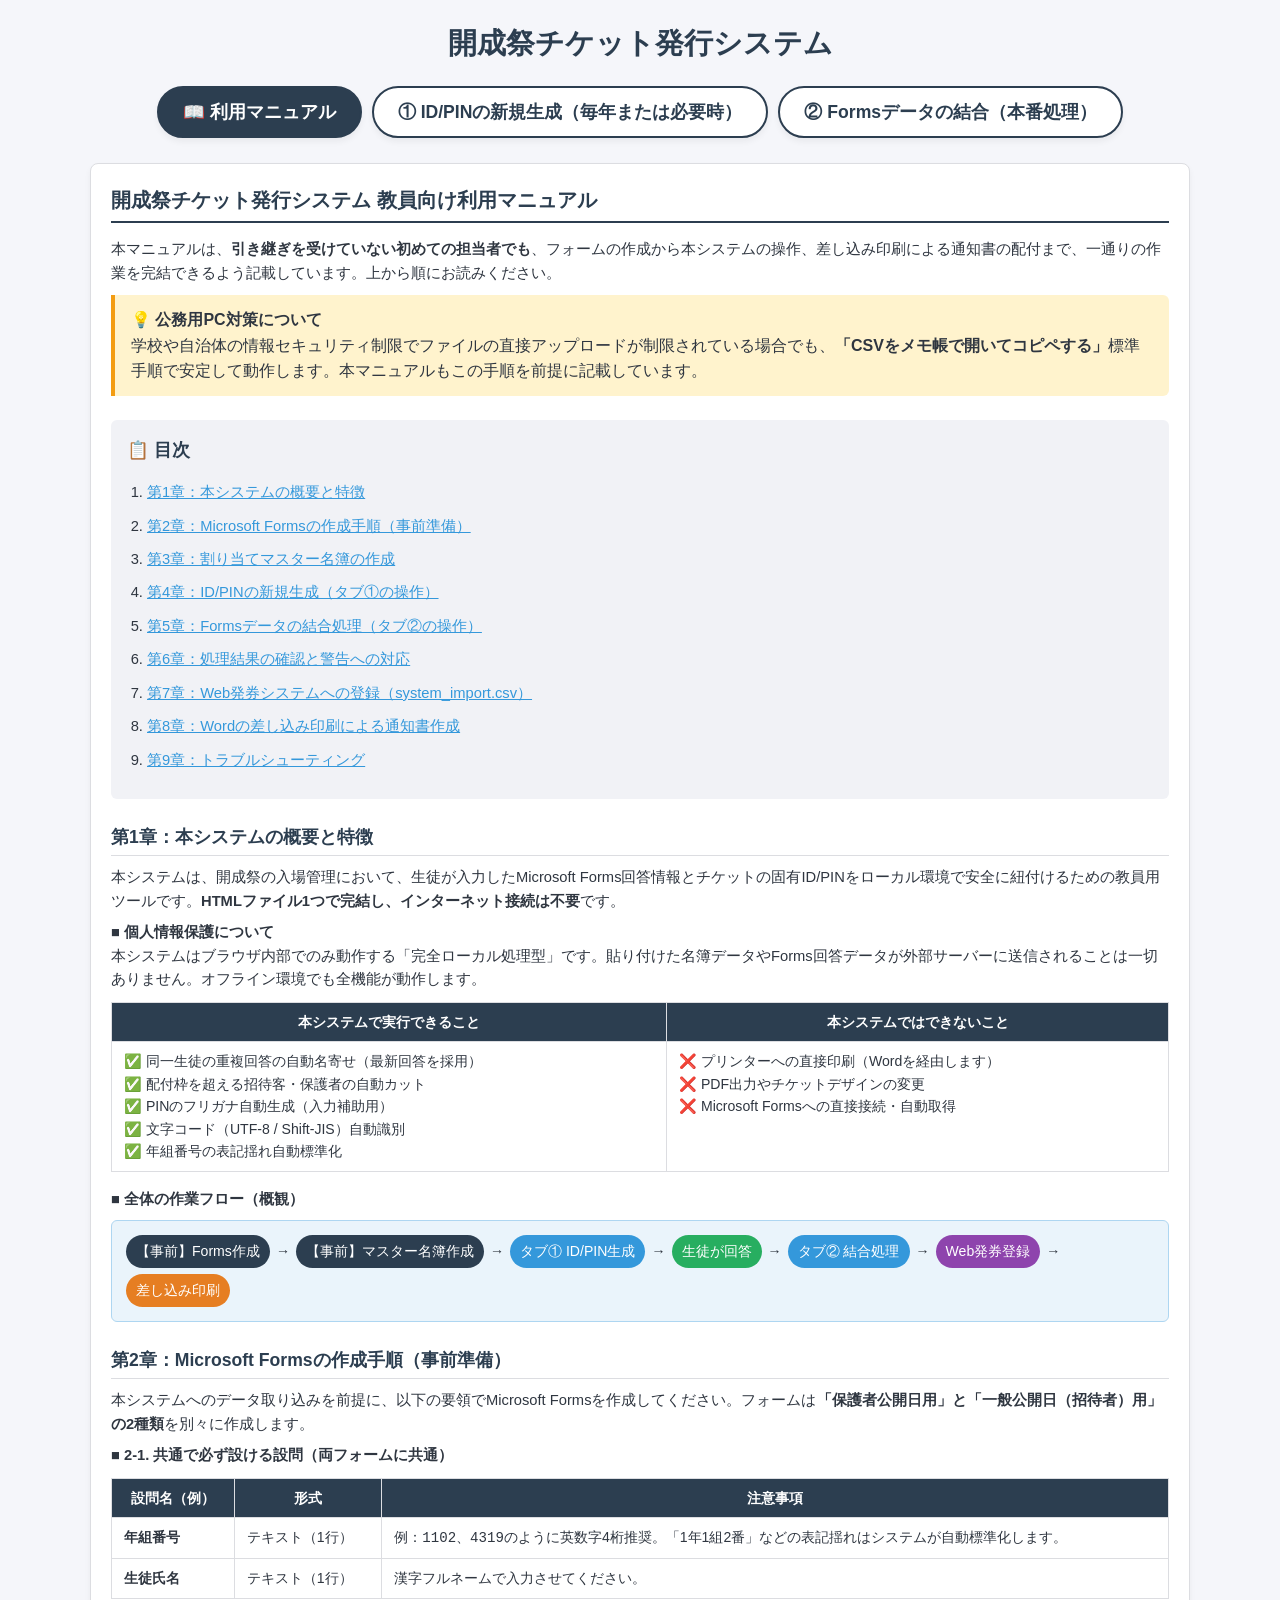
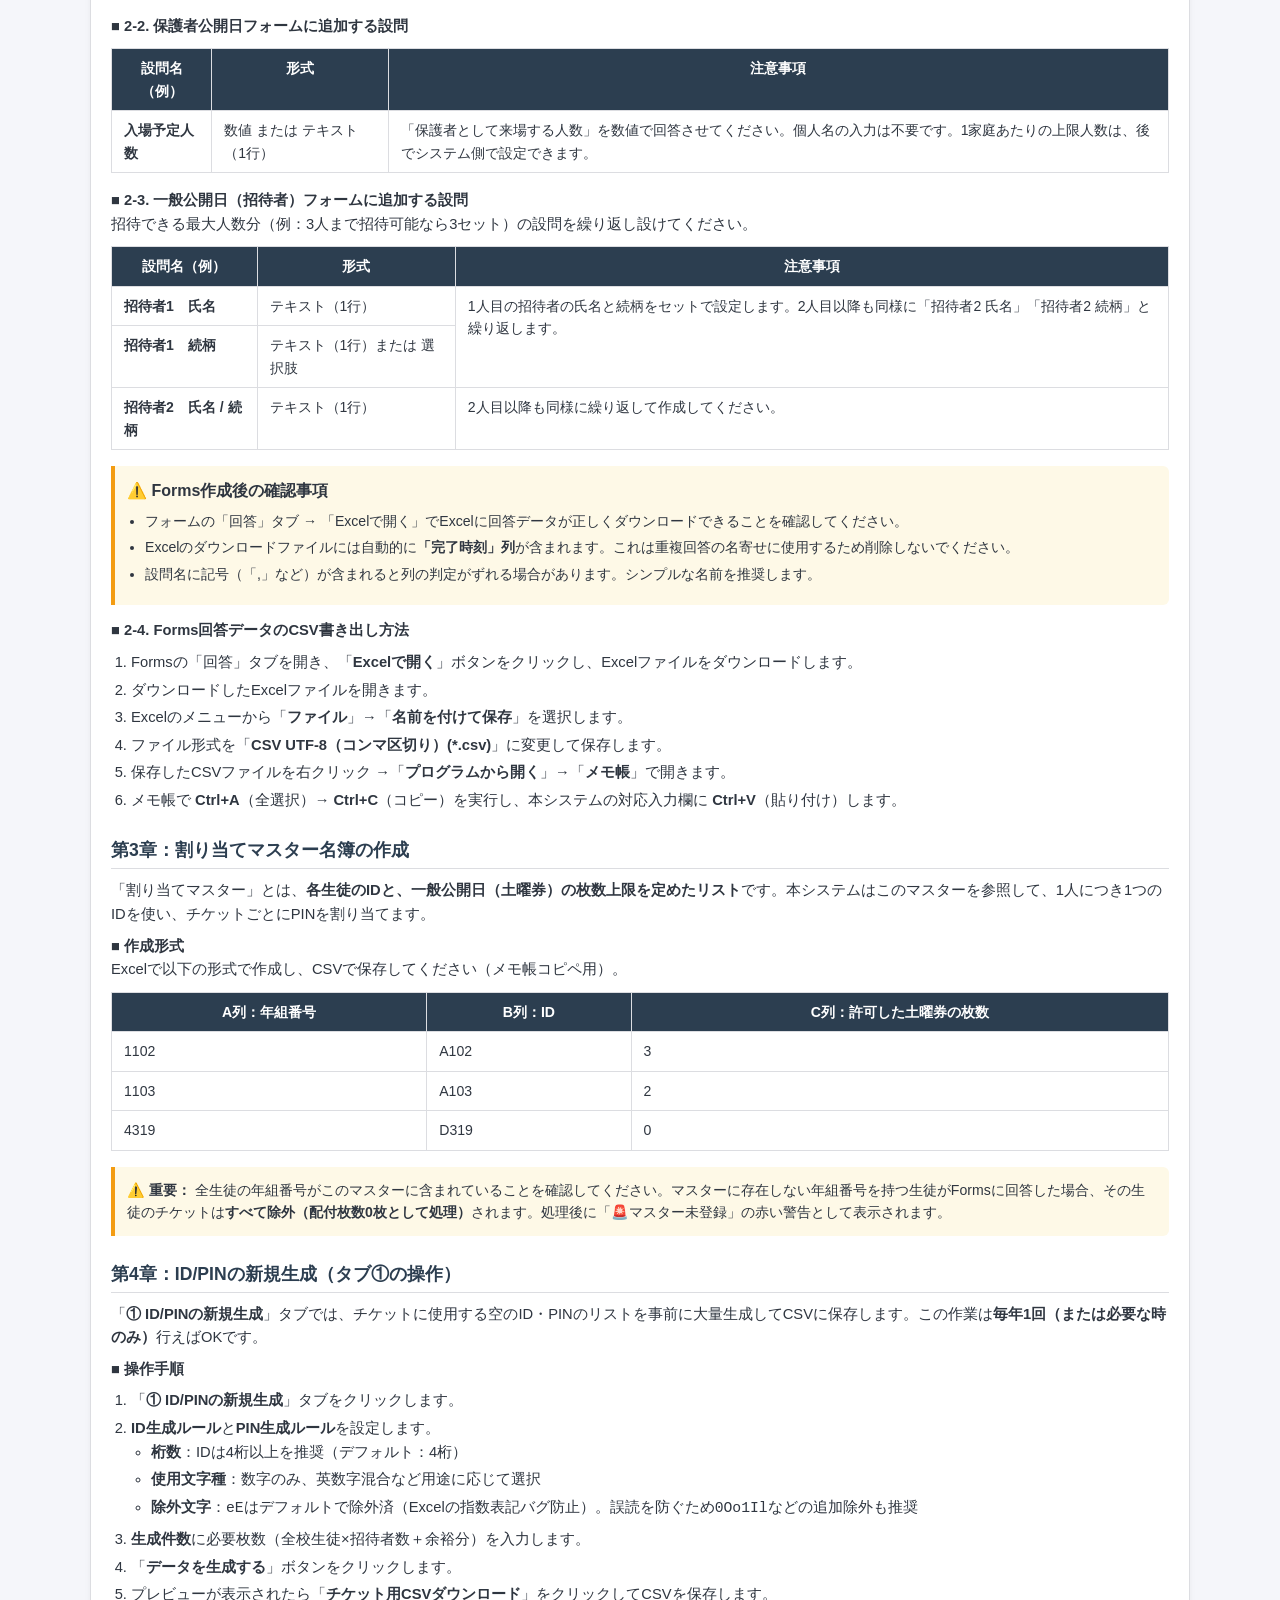
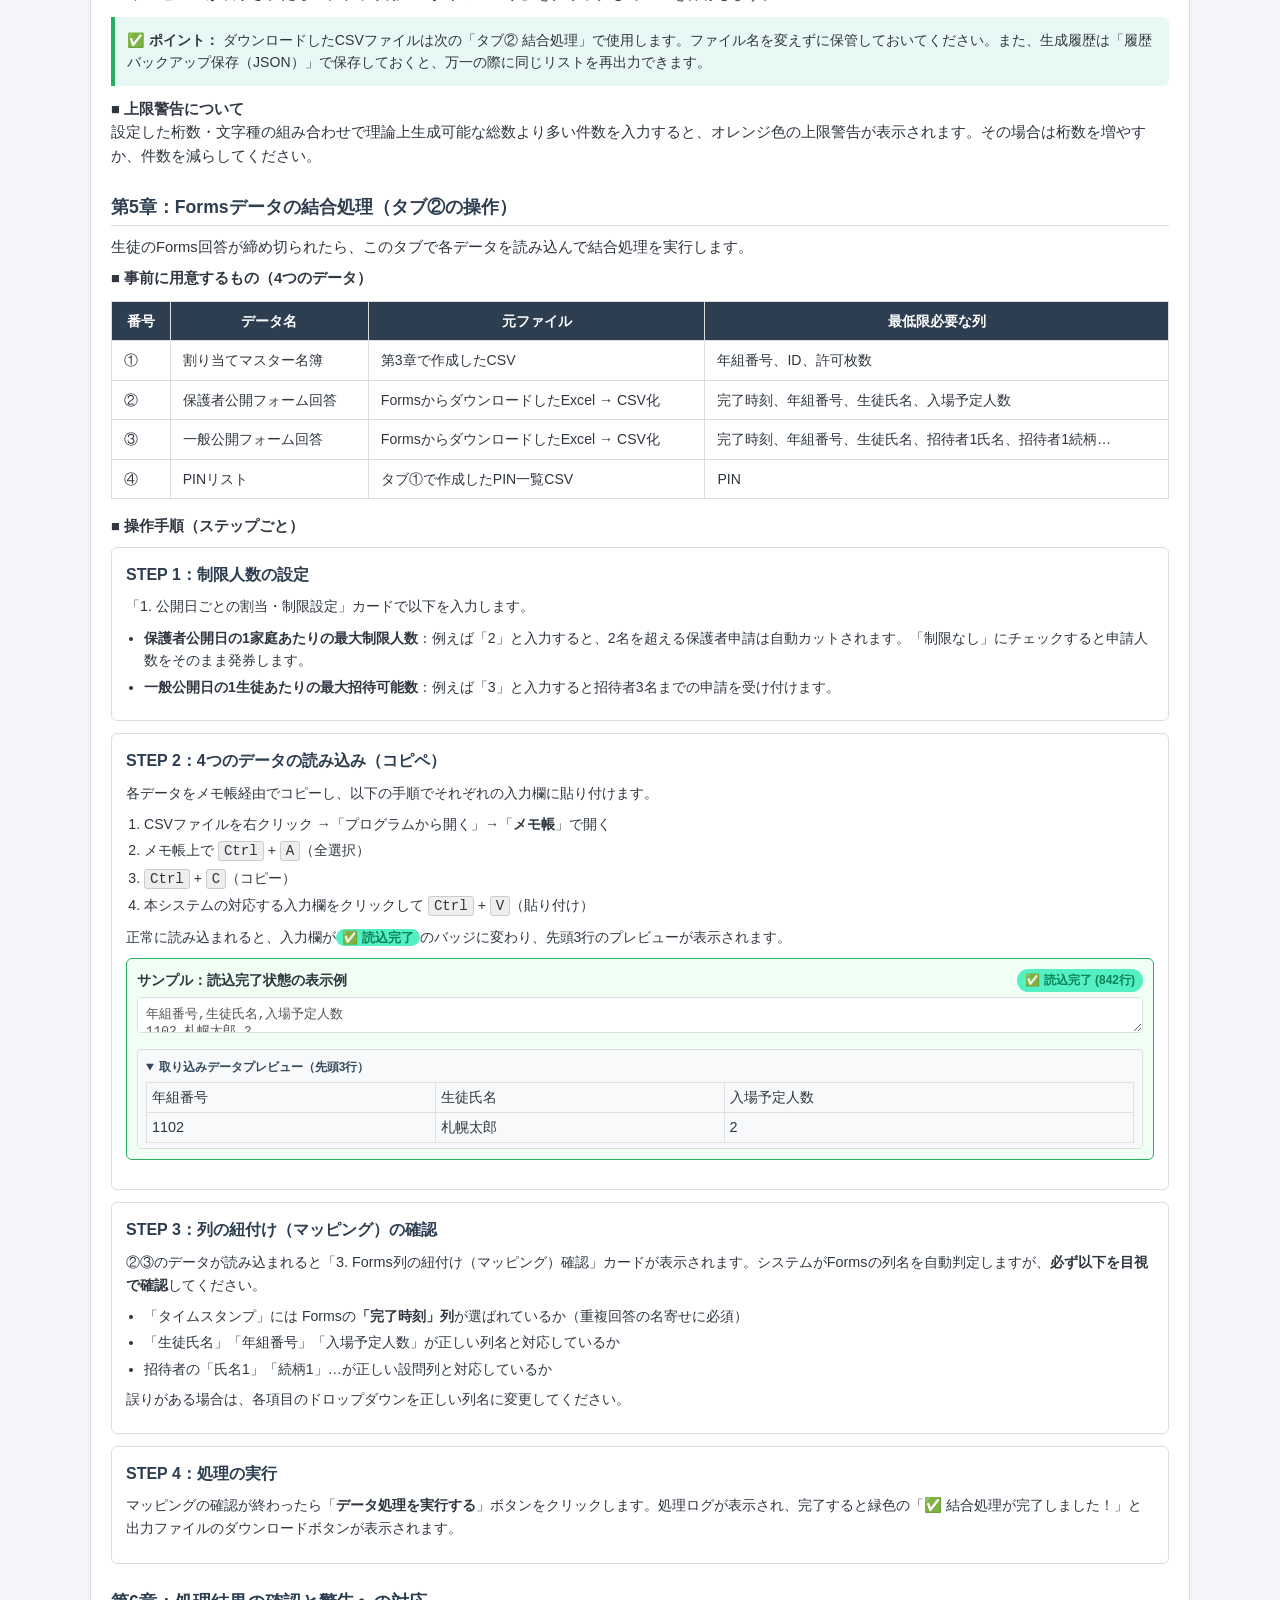
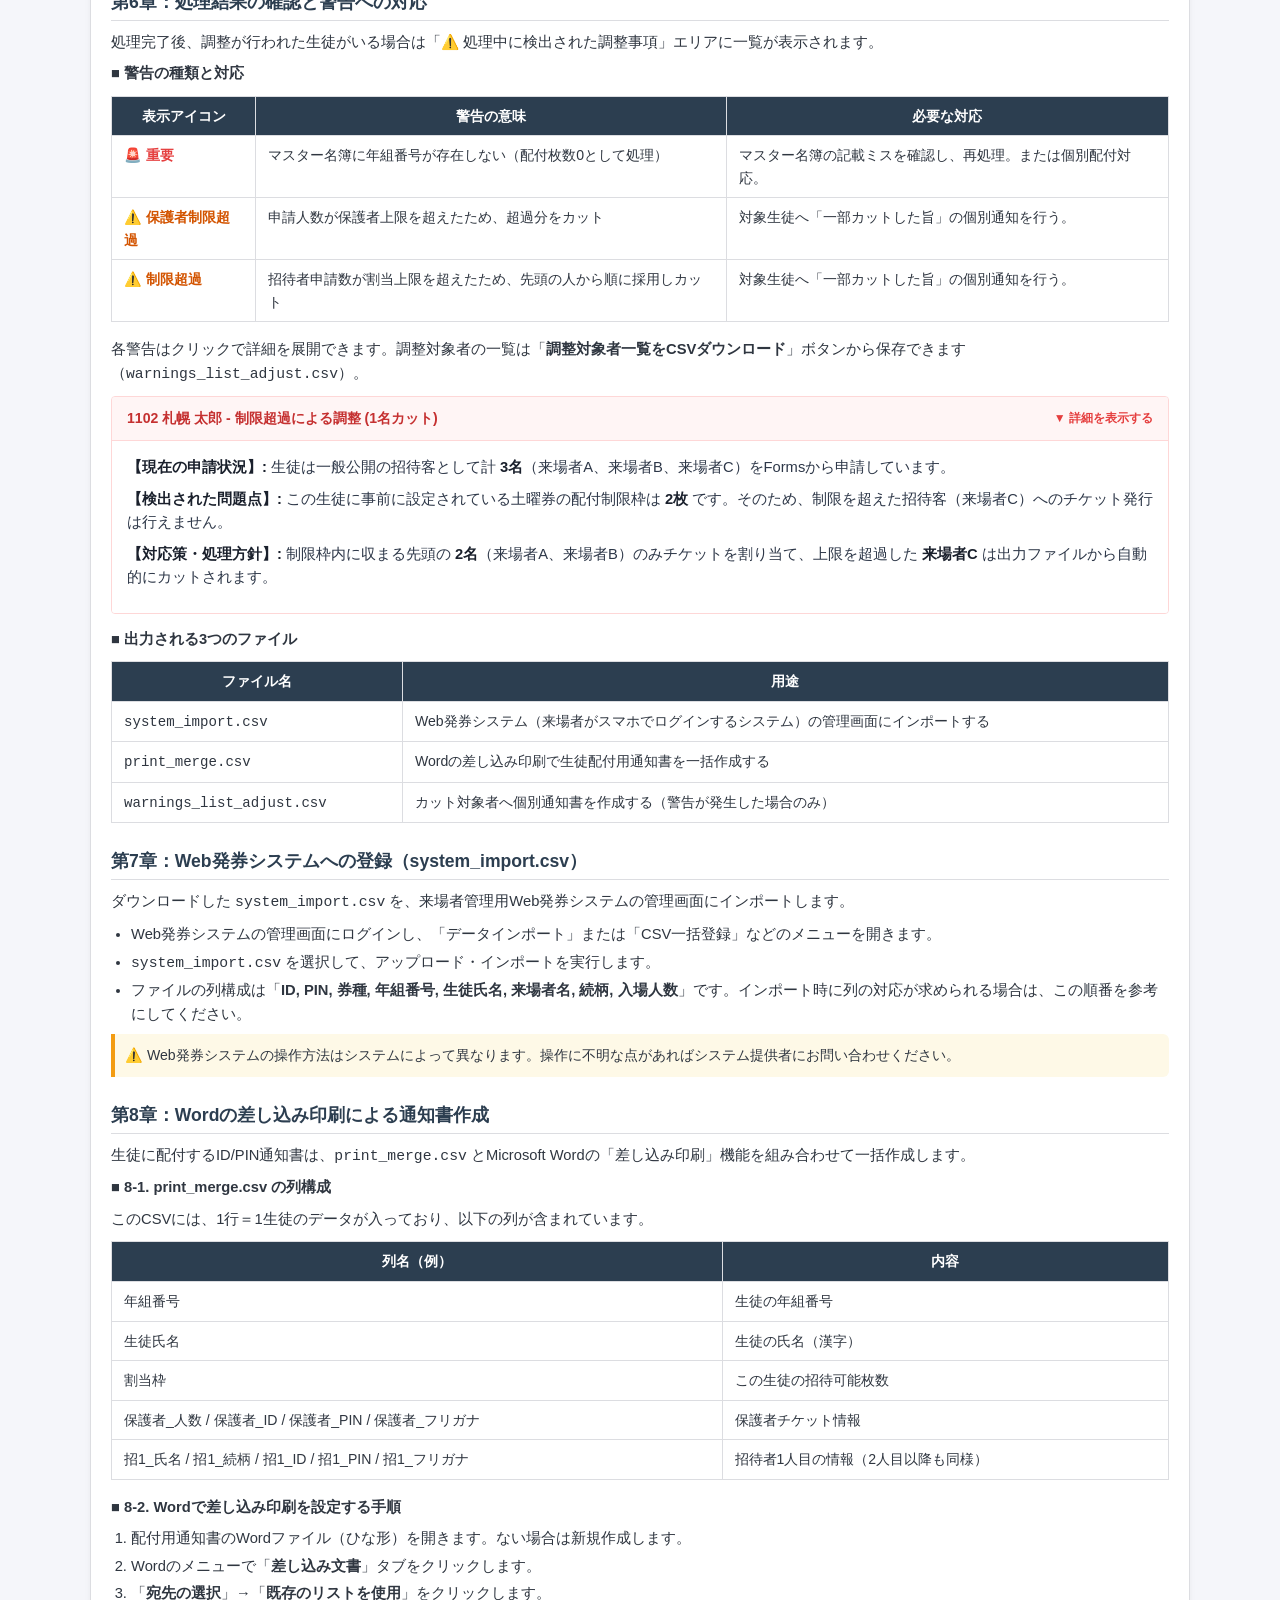
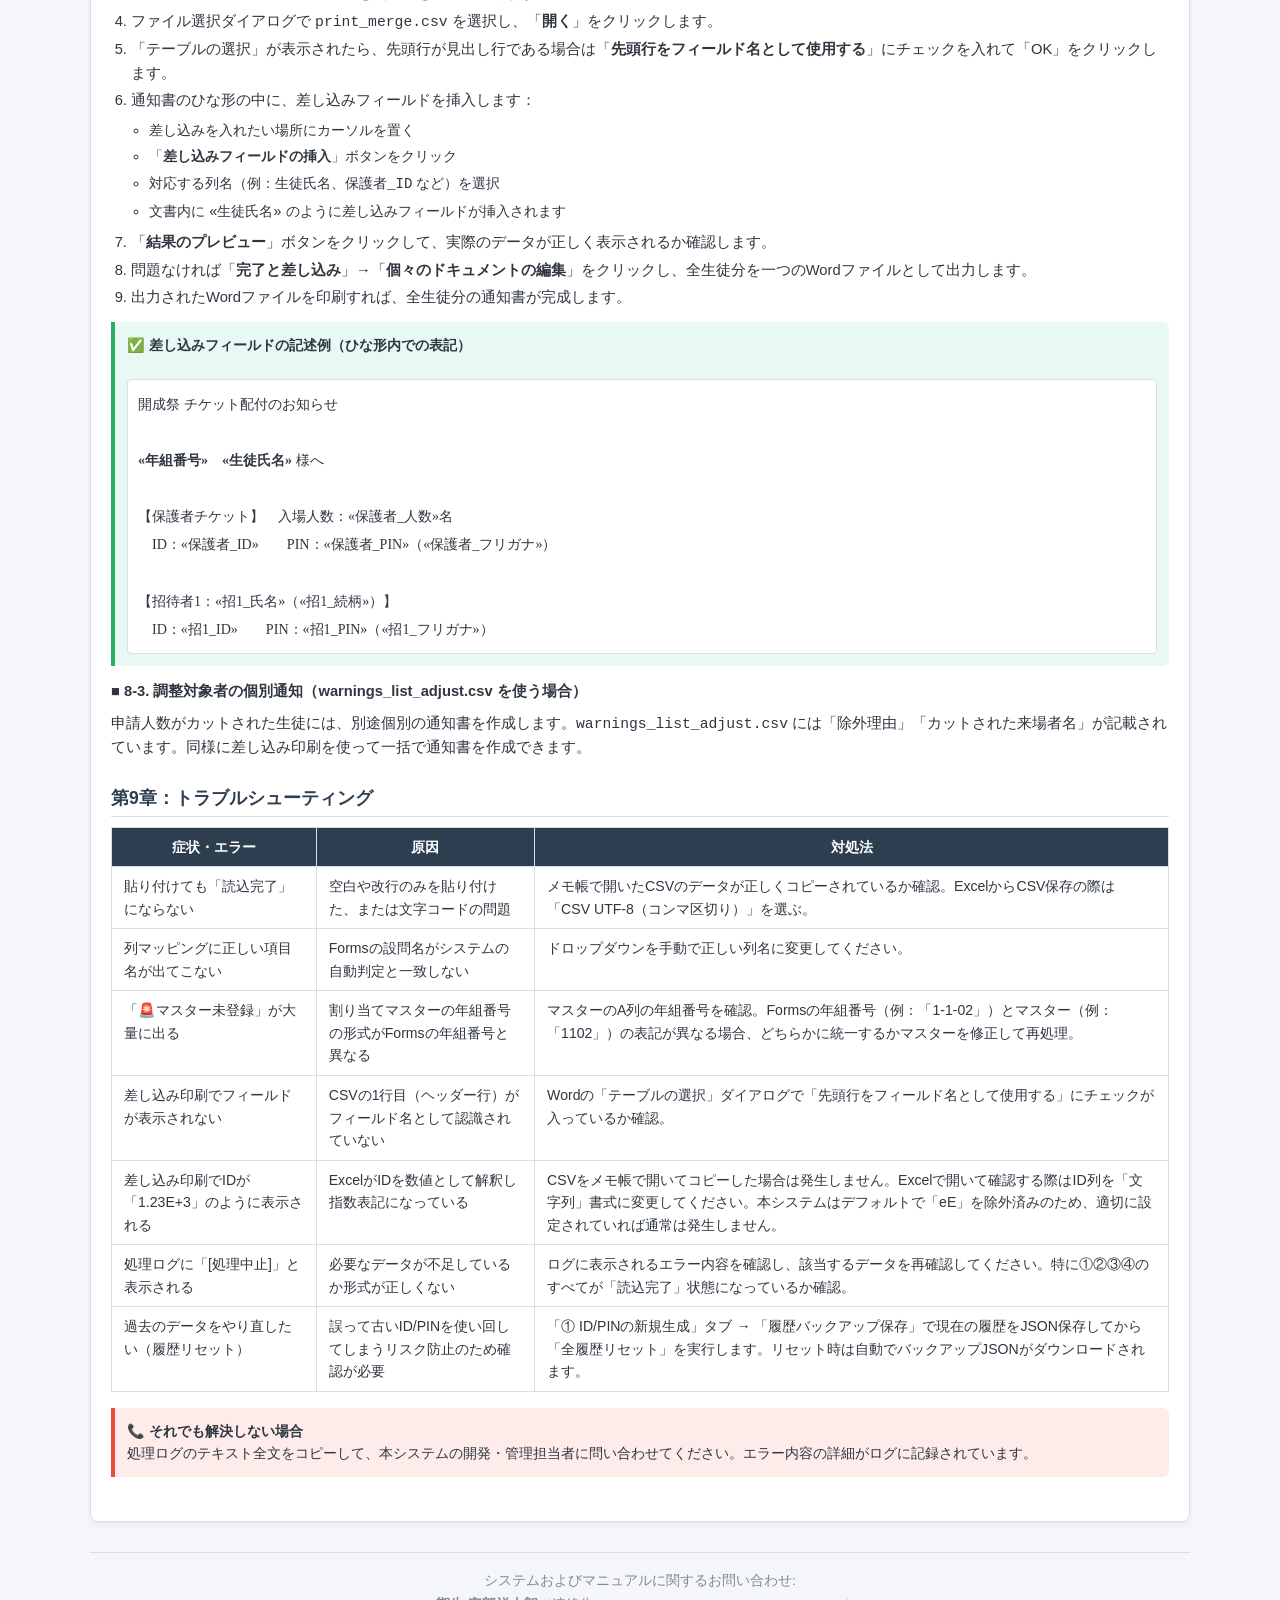
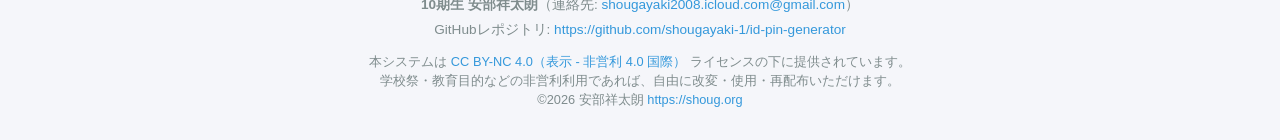
==== commit 16bc7d2f: "アップデート" ====
--- a/app.html
+++ b/app.html
@@ -737,18 +737,18 @@
             <!-- 第3章 -->
             <div class="manual-section" id="chap3">
                 <h3>第3章：割り当てマスター名簿の作成</h3>
-                <p>「割り当てマスター」とは、<strong>各生徒に配付する一般公開日（土曜券）の枚数上限を定めたリスト</strong>です。本システムはこのマスターを参照して、申請人数が上限を超えた分を自動的にカットします。</p>
+                <p>「割り当てマスター」とは、<strong>各生徒のIDと、一般公開日（土曜券）の枚数上限を定めたリスト</strong>です。本システムはこのマスターを参照して、1人につき1つのIDを使い、チケットごとにPINを割り当てます。</p>
 
                 <p><strong>■ 作成形式</strong><br>
                 Excelで以下の形式で作成し、CSVで保存してください（メモ帳コピペ用）。</p>
                 <table class="manual-table">
                     <thead>
-                        <tr><th>A列：年組番号</th><th>B列：許可した土曜券の枚数</th></tr>
+                        <tr><th>A列：年組番号</th><th>B列：ID</th><th>C列：許可した土曜券の枚数</th></tr>
                     </thead>
                     <tbody>
-                        <tr><td>1102</td><td>3</td></tr>
-                        <tr><td>1103</td><td>2</td></tr>
-                        <tr><td>4319</td><td>3</td></tr>
+                        <tr><td>1102</td><td>A102</td><td>3</td></tr>
+                        <tr><td>1103</td><td>A103</td><td>2</td></tr>
+                        <tr><td>4319</td><td>D319</td><td>0</td></tr>
                     </tbody>
                 </table>
 
@@ -800,7 +800,7 @@
                             <td>①</td>
                             <td>割り当てマスター名簿</td>
                             <td>第3章で作成したCSV</td>
-                            <td>年組番号、許可枚数</td>
+                            <td>年組番号、ID、許可枚数</td>
                         </tr>
                         <tr>
                             <td>②</td>
@@ -816,9 +816,9 @@
                         </tr>
                         <tr>
                             <td>④</td>
-                            <td>ID/PINリスト</td>
-                            <td>タブ①でダウンロードしたCSV</td>
-                            <td>ID、PIN</td>
+                            <td>PINリスト</td>
+                            <td>タブ①で作成したPIN一覧CSV</td>
+                            <td>PIN</td>
                         </tr>
                     </tbody>
                 </table>
@@ -1160,7 +1160,7 @@
             <!-- 次のステップへのナビゲーション誘導 -->
             <div class="next-step-box" id="nextStepNav" style="display: block;">
                 <h3>👉 次のステップ</h3>
-                <p>空のチケットリストのダウンロードが完了しました。次に<strong>「② Formsデータの結合（本番処理）」</strong>タブをクリックし、ここでダウンロードしたCSVファイルを <strong>「④ ID/PINリスト」</strong> 欄に読み込ませて処理を開始してください。</p>
+                <p>PINリストのダウンロードが完了しました。次に<strong>「② Formsデータの結合（本番処理）」</strong>タブをクリックし、ここでダウンロードしたCSVファイルのPIN列を <strong>「④ PINリスト」</strong> 欄に読み込ませて処理を開始してください。</p>
             </div>
         </div>
 
@@ -1187,7 +1187,7 @@
     <div id="processorTab" class="tab-content">
         <div class="guide-box">
             <h3>🔰 ② Formsデータの結合（本番処理）の使い方</h3>
-            <p>Forms回答データと、事前作成した空のID/PINリストを紐付け、「システム登録用」「印刷用」のデータを作ります。</p>
+            <p>Forms回答データと、生徒ごとのID台帳、事前作成したPINリストを紐付け、「システム登録用」「印刷用」のデータを作ります。</p>
             <ol>
                 <li><strong>STEP 1: 各データ入力</strong>を行います。最初からコピペ入力用のボックスが表示されています。</li>
                 <li><strong>STEP 2: 列の紐付け（マッピング）</strong>が自動推測されます。ズレがある場合は正しい項目を選択し直してください。</li>
@@ -1225,7 +1225,7 @@
             <!-- ① 割り当てマスター -->
             <div class="form-group" id="fg_quota" style="border: 1px solid var(--border-color); padding: 12px; border-radius: 6px; margin-bottom:15px;">
                 <label>
-                    ① 年組番号と許可した土曜券(旧招待券)の枚数
+                    ① 年組番号・ID・許可した土曜券(旧招待券)の枚数
                     <span id="badge_quota" class="file-status">未読込</span>
                 </label>
                 
@@ -1245,7 +1245,7 @@
                 <div style="text-align: right; margin-top:5px;">
                     <button id="btn_toggle_quota" class="btn btn-secondary btn-sm" onclick="toggleInputMethod('quota')">ファイル選択に切り替える</button>
                 </div>
-                <p class="help-text">A列に「年組番号」、B列に「許可した土曜券の枚数」が入ったリスト（割り当てマスター）</p>
+                <p class="help-text">A列に「年組番号」、B列に「ID」、C列に「許可した土曜券の枚数」が入ったリスト（割り当てマスター）</p>
             </div>
 
             <!-- ② 保護者Forms -->
@@ -1300,15 +1300,15 @@
                 </div>
             </div>
 
-            <!-- ④ ID/PIN リスト -->
+            <!-- ④ PIN リスト -->
             <div class="form-group" id="fg_idpin" style="border: 1px solid var(--border-color); padding: 12px; border-radius: 6px;">
                 <label>
-                    ④ ID/PIN リスト
+                    ④ PIN リスト
                     <span id="badge_idpin" class="file-status">未読込</span>
                 </label>
                 
                 <div id="paste_area_idpin" class="paste-textarea-container">
-                    <p class="help-text" style="color:var(--accent-color);">生成した空チケットデータをExcel等からCSVにしてメモ帳で開き、全コピーして以下に貼り付けてください。</p>
+                    <p class="help-text" style="color:var(--accent-color);">生成したPIN一覧をメモ帳等で開き、全コピーして以下に貼り付けてください。ID列は不要です。</p>
                     <textarea id="paste_idpin" rows="4" placeholder="メモ帳で開いたデータをここにペーストしてください" oninput="handlePastedInput('idpin')"></textarea>
                 </div>
 
@@ -1321,7 +1321,7 @@
                 <div style="text-align: right; margin-top:5px;">
                     <button id="btn_toggle_idpin" class="btn btn-secondary btn-sm" onclick="toggleInputMethod('idpin')">ファイル選択に切り替える</button>
                 </div>
-                <p class="help-text">「① ID/PINの新規生成」でダウンロードした空チケットリストを指定します</p>
+                <p class="help-text">チケット1枚につきPINを1つ消費します。各生徒のIDは①の割り当てマスターから取得します。</p>
             </div>
         </div>
 
@@ -1890,7 +1890,10 @@
             for (let i = 1; i < parsed.length; i++) {
                 if (parsed[i][0]) {
                     const cleanKey = standardizeClassNum(parsed[i][0]);
-                    quotaMap.set(cleanKey, parseInt(parsed[i][1]) || 0);
+                    quotaMap.set(cleanKey, {
+                        id: (parsed[i][1] || '').trim(),
+                        quota: parseInt(parsed[i][2]) || 0
+                    });
                 }
             }
             setElementLoaded('fg_quota', 'badge_quota', parsed.length);
@@ -2087,10 +2090,10 @@
         trArea.style.display = 'block';
         let solutions = '';
         
-        if (errorMessage.includes("ID/PINが不足") || errorMessage.includes("枯渇")) {
+        if (errorMessage.includes("PINが不足") || errorMessage.includes("枯渇")) {
             solutions = `
-                <li><strong>推測される原因:</strong> 割り当てる空のID/PINチケットの枚数が、Forms申請者の総数に対して不足しています。</li>
-                <li><strong>解決方法:</strong> 「① ID/PINの新規生成」タブに切り替え、生成件数を増やして再度チケットリストを新規発行し、④に読み込み直してください。</li>
+                <li><strong>推測される原因:</strong> チケットに割り当てるPINの件数が、発行対象チケット数に対して不足しています。</li>
+                <li><strong>解決方法:</strong> 「① ID/PINの新規生成」タブでPINを多めに発行し、④にPIN一覧として読み込み直してください。</li>
             `;
         } else if (errorMessage.includes("undefined") || errorMessage.includes("Cannot read properties")) {
             solutions = `
@@ -2116,8 +2119,8 @@
         document.getElementById('troubleshooterArea').style.display = 'none';
         
         // 必須入力チェックの厳格化
-        if (idpinRawData.length < 2) {
-            alert("【エラー】\n④ ID/PIN リストが読み込まれていません。\n処理を実行できません。ダウンロードした空チケットリストを指定してください。");
+        if (idpinRawData.length < 1) {
+            alert("【エラー】\n④ PIN リストが読み込まれていません。\n処理を実行できません。事前作成したPIN一覧を指定してください。");
             return;
         }
         if (quotaMap.size === 0) {
@@ -2138,10 +2141,16 @@
         mapDefPar.forEach(c => mPar[c.id] = document.getElementById(c.id) ? parseInt(document.getElementById(c.id).value) : -1);
         mapDefInv.forEach(c => mInv[c.id] = document.getElementById(c.id) ? parseInt(document.getElementById(c.id).value) : -1);
 
-        let pool = idpinRawData.slice(1).map(r => ({ id: r[0], pin: r[1] }));
+        let pool = idpinRawData
+            .map(r => (r[0] || '').trim())
+            .filter(v => v && v.toUpperCase() !== 'PIN');
+        if (pool.length === 0) {
+            alert("【エラー】\n④ PIN リストに使用できるPINがありません。\nPINを1列で貼り付けるか、先頭行に「PIN」と書いた一覧を指定してください。");
+            return;
+        }
         let poolIdx = 0;
-        const getTicket = () => { 
-            if(poolIdx >= pool.length) throw new Error("ID/PINが不足（枯渇）しています！「① ID/PIN新規生成」タブで多めの件数で事前発行してください。"); 
+        const getPin = () => { 
+            if(poolIdx >= pool.length) throw new Error("PINが不足（枯渇）しています！「① ID/PIN新規生成」タブで多めの件数でPINを事前発行してください。"); 
             return pool[poolIdx++]; 
         };
 
@@ -2168,7 +2177,7 @@
             }
         }
 
-        const allClassNums = Array.from(new Set([...validPar.keys(), ...validInv.keys()])).sort();
+        const allClassNums = Array.from(new Set([...quotaMap.keys(), ...validPar.keys(), ...validInv.keys()])).sort();
         generatedSystemData = []; generatedPrintData = [];
         flaggedIssues = []; 
         cutCount = 0;
@@ -2182,15 +2191,22 @@
                 
                 // 割り当てマスターの有無判定と「0」扱い警告の収集
                 let allowedQuota = 0;
+                let studentId = '';
                 let masterRegistered = true;
                 if (!quotaMap.has(classNum)) {
                     masterRegistered = false;
                     allowedQuota = 0;
                 } else {
-                    allowedQuota = quotaMap.get(classNum);
+                    const masterRow = quotaMap.get(classNum);
+                    studentId = masterRow.id;
+                    allowedQuota = masterRow.quota;
                 }
-
-                let printRow = { classNum, studentName, allowedQuota, parNum:'', parId:'', parPin:'', parFuri:'', invs:[] };
+                const canIssueTickets = Boolean(studentId);
+                if (!canIssueTickets) {
+                    allowedQuota = 0;
+                }
+
+                let printRow = { classNum, studentName, studentId, allowedQuota, parNum:'', parId:'', parPin:'', parFuri:'', invs:[] };
 
                 // 1. 保護者チケットの割り当て（入場予定人数分を一括した1つのチケット）
                 if(rPar) {
@@ -2207,12 +2223,12 @@
 
                     printRow.parNum = parNumVal;
                     
-                    if (parNumVal > 0) {
-                        const t = getTicket();
-                        printRow.parId = t.id; printRow.parPin = t.pin; printRow.parFuri = getFurigana(t.pin);
+                    if (parNumVal > 0 && canIssueTickets) {
+                        const pin = getPin();
+                        printRow.parId = studentId; printRow.parPin = pin; printRow.parFuri = getFurigana(pin);
                         generatedSystemData.push({ 
-                            id: t.id, 
-                            pin: t.pin, 
+                            id: studentId, 
+                            pin: pin, 
                             type: '入場券', 
                             classNum, 
                             studentName, 
@@ -2220,6 +2236,19 @@
                             relation: '保護者', 
                             num: parNumVal 
                         });
+                    } else if (parNumVal > 0 && !canIssueTickets) {
+                        cutCount += parNumVal;
+                        flaggedIssues.push({
+                            classNum: classNum,
+                            studentName: studentName,
+                            quota: 0,
+                            requestedCount: parNumVal,
+                            allNames: [`保護者等 ${parNumVal}名`],
+                            cutNames: [`保護者等 ${parNumVal}名`],
+                            acceptedNames: [],
+                            reasonType: 'MISSING_ID'
+                        });
+                        logProcessorMessage(`⚠️ ID未設定エラー: ${classNum} ${studentName} は「① 割り当てマスター」にIDがないため、保護者公開のチケットを発行できませんでした。`);
                     }
 
                     // 保護者側の制限超過による警告カット
@@ -2255,9 +2284,9 @@
 
                     requestedNames.forEach((item, index) => {
                         if (index < allowedQuota) {
-                            const t = getTicket();
-                            printRow.invs.push({ name: item.name, rel: item.rel, id:t.id, pin:t.pin, furi:getFurigana(t.pin) });
-                            generatedSystemData.push({ id:t.id, pin:t.pin, type:'招待券', classNum, studentName, visitorName: item.name, relation: item.rel, num: 1 });
+                            const pin = getPin();
+                            printRow.invs.push({ name: item.name, rel: item.rel, id:studentId, pin:pin, furi:getFurigana(pin) });
+                            generatedSystemData.push({ id:studentId, pin:pin, type:'招待券', classNum, studentName, visitorName: item.name, relation: item.rel, num: 1 });
                             acceptedInvs.push(item.name);
                         } else {
                             cutCount++;
@@ -2278,6 +2307,18 @@
                             reasonType: 'NOT_IN_MASTER'
                         });
                         logProcessorMessage(`⚠️ マスター未登録エラー: ${classNum} ${studentName} は「① 割り当てマスター」に存在しません。招待券配付枠が 0 件となり、すべての招待客「${cutNames.join('、')}」がカットされました。`);
+                    } else if (!canIssueTickets && cutNames.length > 0) {
+                        flaggedIssues.push({
+                            classNum: classNum,
+                            studentName: studentName,
+                            quota: 0,
+                            requestedCount: requestedNames.length,
+                            allNames: requestedNames.map(n => n.name),
+                            cutNames: cutNames,
+                            acceptedNames: [],
+                            reasonType: 'MISSING_ID'
+                        });
+                        logProcessorMessage(`⚠️ ID未設定エラー: ${classNum} ${studentName} は「① 割り当てマスター」にIDがないため、招待券を発行できませんでした。`);
                     } else if (cutNames.length > 0) {
                         flaggedIssues.push({
                             classNum: classNum,
@@ -2311,6 +2352,10 @@
                         header.innerText = `🚨 ${issue.classNum} ${issue.studentName} - 【重要】マスター未登録による除外 (${issue.cutNames.length}名カット)`;
                         header.style.backgroundColor = '#fff5f5';
                         header.style.color = '#e53e3e';
+                    } else if (issue.reasonType === 'MISSING_ID') {
+                        header.innerText = `🚨 ${issue.classNum} ${issue.studentName} - 【重要】ID未設定による除外 (${issue.cutNames.length}件)`;
+                        header.style.backgroundColor = '#fff5f5';
+                        header.style.color = '#e53e3e';
                     } else if (issue.reasonType === 'PARENT_QUOTA_OVER') {
                         header.innerText = `⚠️ ${issue.classNum} ${issue.studentName} - 【保護者制限超過】申請人数のカット (${issue.cutNames.join('、')})`;
                     } else {
@@ -2332,6 +2377,13 @@
                             <p><strong>【現在の申請状況】:</strong> 生徒は招待客として計 <strong>${issue.requestedCount}名</strong>（${issue.allNames.join('、')}）をFormsにて申請しています。</p>
                             <p><strong>【検出された問題点】:</strong> 「① 割り当てマスター名簿」の中に、この生徒の標準化年組番号 <strong>「${issue.classNum}」</strong> が見つかりませんでした。これにより配付枠の上限が自動的に <strong>0 枚</strong> として処理されています。</p>
                             <p><strong>【対応策・処理方針】:</strong> 割り当て枠がないため、申請された <strong>${issue.cutNames.join('、')}</strong> は自動的に配付リストからすべて除外されました。マスター名簿の記載ミスを確認するか、個別配布の対象としてください。</p>
+                        `;
+                    } else if (issue.reasonType === 'MISSING_ID') {
+                        body.innerHTML = `
+                            <p style="color:#e53e3e; font-weight:bold;">🚨 【警告】この生徒にはIDが設定されていません</p>
+                            <p><strong>【現在の申請状況】:</strong> 発行対象として計 <strong>${issue.requestedCount}件</strong>（${issue.allNames.join('、')}）があります。</p>
+                            <p><strong>【検出された問題点】:</strong> 「① 割り当てマスター名簿」のID列が空のため、PINを割り当てても有効なチケットIDを出力できません。</p>
+                            <p><strong>【対応策・処理方針】:</strong> 対象の <strong>${issue.cutNames.join('、')}</strong> は出力から除外しました。①のID列を確認してください。</p>
                         `;
                     } else if (issue.reasonType === 'PARENT_QUOTA_OVER') {
                         body.innerHTML = `
@@ -2356,7 +2408,7 @@
 
             document.getElementById('downloadArea').style.display = 'flex';
             logProcessorMessage(`✅ 結合処理が完了しました！ (対象生徒数: ${allClassNums.length}名)`);
-            logProcessorMessage(`✅ 発行チケット枚数: ${poolIdx}枚 (制限超過・未登録による除外カット数: ${cutCount}件)`);
+            logProcessorMessage(`✅ 発行チケット枚数: ${poolIdx}枚 / 使用PIN数: ${poolIdx}件 (制限超過・未登録による除外カット数: ${cutCount}件)`);
 
         } catch(e) {
             logProcessorMessage(`[処理中止] ${e.message}`);
@@ -2374,14 +2426,14 @@
 
     function downloadPrintCSV() {
         const iLimit = parseInt(document.getElementById('maxInvitees').value) || 3;
-        let csv = "年組番号,生徒氏名,割当枠,保護者_人数,保護者_ID,保護者_PIN,保護者_フリガナ";
+        let csv = "年組番号,生徒氏名,生徒_ID,割当枠,保護者_人数,保護者_ID,保護者_PIN,保護者_フリガナ";
         for(let i=1; i<=iLimit; i++) {
             csv += `,招${i}_氏名,招${i}_続柄,招${i}_ID,招${i}_PIN,招${i}_フリガナ`;
         }
         csv += "\n";
 
         generatedPrintData.forEach(d => {
-            let r = `${d.classNum},${escapeCSV(d.studentName)},${d.allowedQuota},${escapeCSV(d.parNum)},${d.parId},${d.parPin},${d.parFuri}`;
+            let r = `${d.classNum},${escapeCSV(d.studentName)},${escapeCSV(d.studentId)},${d.allowedQuota},${escapeCSV(d.parNum)},${escapeCSV(d.parId)},${d.parPin},${d.parFuri}`;
             for(let i=0; i<iLimit; i++) {
                 const inv = d.invs[i] || {};
                 r += `,${escapeCSV(inv.name)},${escapeCSV(inv.rel)},${inv.id||''},${inv.pin||''},${inv.furi||''}`;
@@ -2399,6 +2451,8 @@
             let reason = '';
             if (issue.reasonType === 'NOT_IN_MASTER') {
                 reason = '割り当てマスターに生徒の年組番号なし';
+            } else if (issue.reasonType === 'MISSING_ID') {
+                reason = '割り当てマスターのID未設定';
             } else if (issue.reasonType === 'PARENT_QUOTA_OVER') {
                 reason = '保護者枠制限の上限超過';
             } else {
@@ -2514,4 +2568,4 @@
 </script>
 
 </body>
-</html>+</html>
